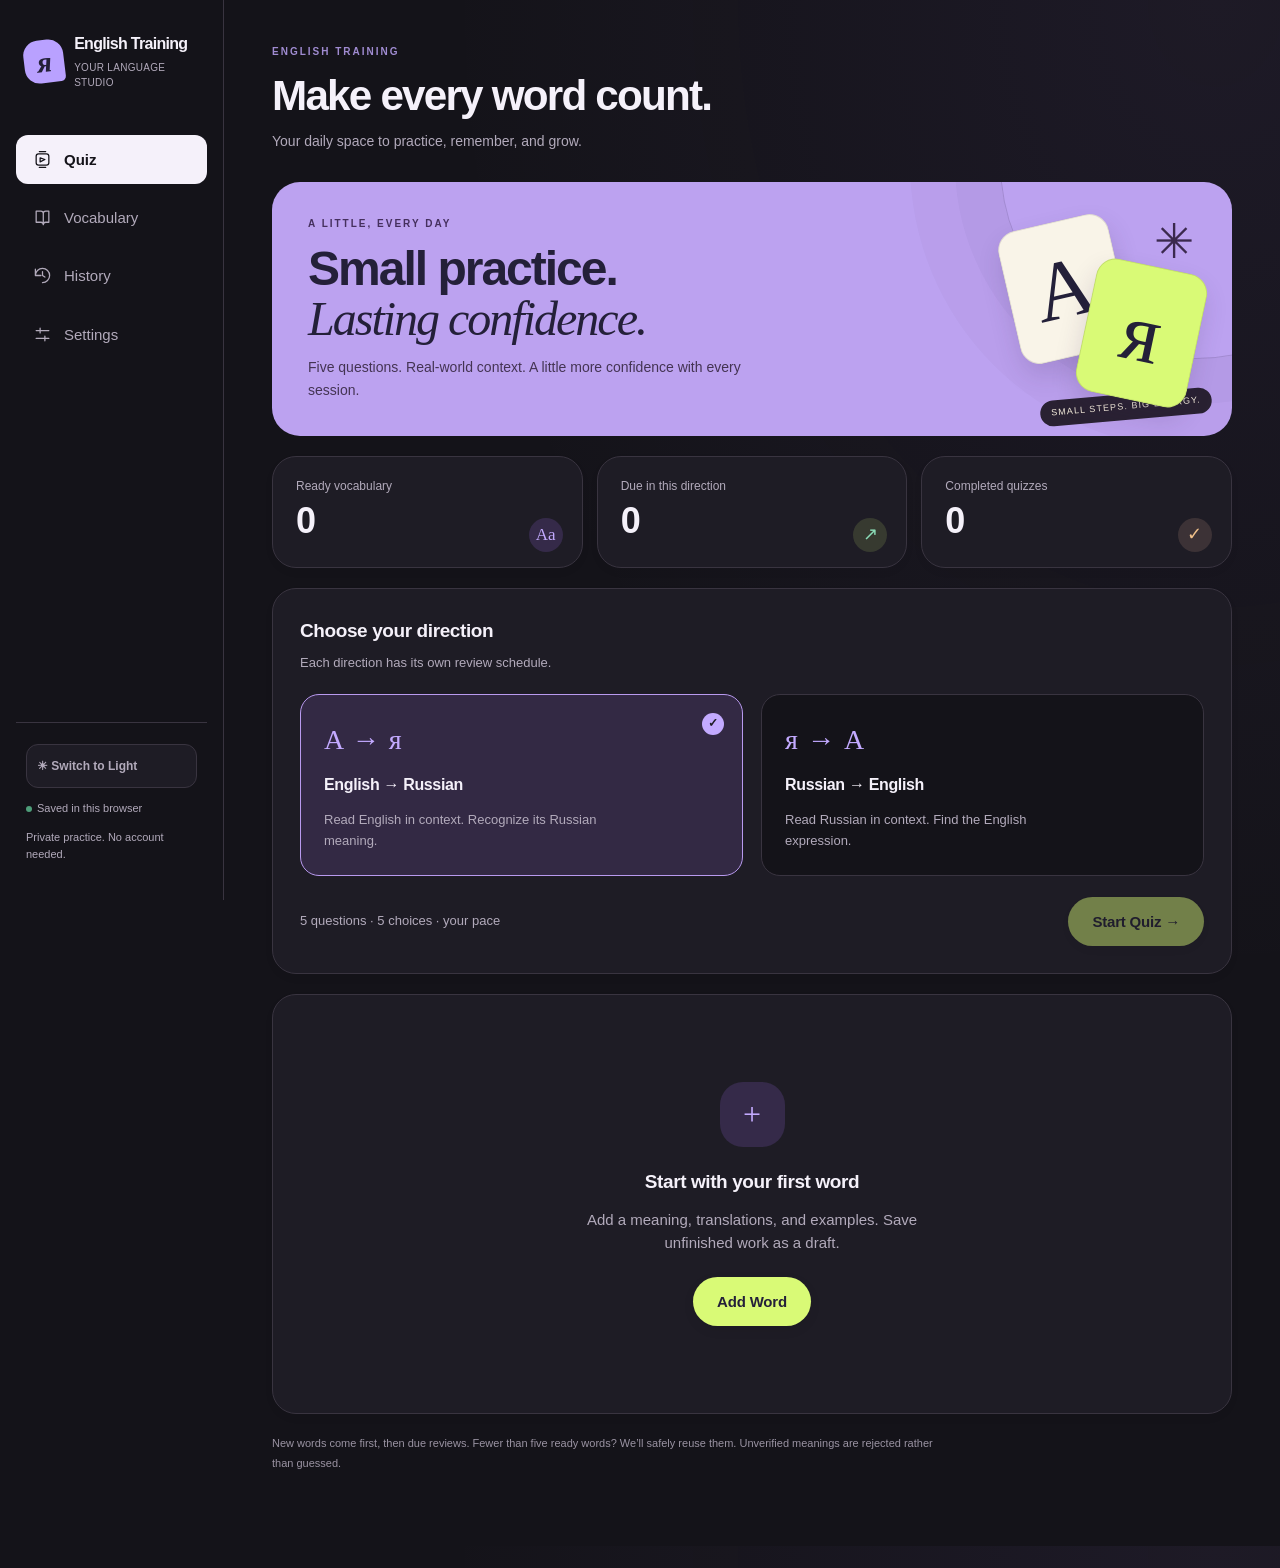
==== index.html @ c555d063 "Publish existing English Training app with supplied vocabulary pack" ====
<!doctype html>
<html lang="en" data-theme="dark"><head><meta charset="utf-8"><meta name="viewport" content="width=device-width,initial-scale=1">
<meta http-equiv="Content-Security-Policy" content="default-src 'none'; script-src 'unsafe-inline'; style-src 'unsafe-inline'; img-src data:; connect-src 'self'; base-uri 'none'; form-action 'none'">
<meta name="description" content="Private, offline English vocabulary practice with Russian translations, contextual quizzes, and spaced repetition.">
<title>English Training — Your daily vocabulary practice</title><style>:root{--blue:#4264dd;--blue-soft:#edf1ff;--ink:#1d293d;--muted:#6e7889;--line:#e6e9f0;--paper:#fff;--bg:#f6f7fb;--green:#267e5b;--orange:#a86321;--radius:18px;font:15px/1.55 -apple-system,BlinkMacSystemFont,"Segoe UI",sans-serif;color:var(--ink);color-scheme:light;--primary-bg:#4264dd;--primary-hover:#3454c9;--hover:#f0f2f9;--subtle:#f7f8fc;--selected:#f4f7ff;--word-selected:#f0f3ff;--direction-selected:#f7f9ff;--hero-start:#edf2ff;--hero-end:#f8f9ff;--hero-border:#dfe6fe;--field-border:#dce1ea;--focus:#7d98f0;--focus-ring:#91a6ff;--selection-border:#9caff6;--choice-border:#8ca3f5;--placeholder:#9ba2ae;--context:#566079;--info-bg:#f7f9ff;--info-text:#53617c;--info-border:#e4e9fa;--warn-bg:#fff8ee;--warn-text:#896638;--warn-border:#f5e6cd;--error-bg:#fff1ef;--error-text:#a64039;--error-border:#f3d4cf;--green-bg:#ebf6f0;--orange-bg:#fff3e6;--gray-bg:#f0f2f5;--correct-bg:#f1faf5;--correct-border:#9ccdb7;--progress-bg:#e7ebf6;--dialog-footer:#fcfcfe;--code-bg:#edf0f6;--danger:#b64b47;--toast-bg:#253552;--toast-text:#fff;--decorative:#4264dd0b;--feedback-green:#60a282;--feedback-orange:#dba264}*{box-sizing:border-box}body{margin:0;background:var(--bg)}button,input,textarea,select{font:inherit}button{cursor:pointer;border:1px solid var(--line);background:var(--paper);color:var(--ink);padding:9px 15px;border-radius:9px;font-weight:600;transition:background .15s,transform .15s}button:hover:not(:disabled){background:var(--hover)}button:active:not(:disabled){transform:translateY(1px)}button:disabled{opacity:.45;cursor:not-allowed}button:focus-visible,a:focus-visible{outline:3px solid var(--focus-ring);outline-offset:3px}.primary{background:var(--primary-bg);color:white;border-color:var(--primary-bg)}.primary:hover:not(:disabled){background:var(--primary-hover)}.quiet{border:0;background:transparent;color:var(--blue)}.danger{color:var(--danger)}.small{font-size:12px;padding:6px 10px}.app{display:grid;grid-template-columns:238px minmax(0,1fr);min-height:100vh}.sidebar{background:var(--paper);border-right:1px solid var(--line);padding:30px 18px 20px;display:flex;flex-direction:column;position:sticky;top:0;height:100vh}.brand{display:flex;gap:12px;align-items:center;margin:0 7px 38px}.logo{display:grid;place-items:center;color:white;background:linear-gradient(140deg,#6b8af3,#4264dd);width:43px;height:43px;border-radius:13px;font-size:23px;font-weight:700;box-shadow:0 5px 12px #4264dd22}.brand strong{font-size:15px;letter-spacing:-.3px}.brand small{display:block;color:var(--muted);font-size:11px;margin-top:3px}.nav{display:flex;flex-direction:column;gap:7px}.nav button{display:flex;gap:12px;align-items:center;border:0;text-align:left;background:transparent;font-weight:500;padding:12px 16px;color:var(--muted)}.nav button.active{background:var(--blue-soft);color:var(--blue);font-weight:650}.nav svg{width:19px;height:19px}.sidebar-foot{margin-top:auto;font-size:11px;color:var(--muted);padding:15px 10px;display:grid;gap:12px}.sidebar-foot .dot{display:inline-block;width:6px;height:6px;background:#4e9d79;border-radius:50%;margin-right:5px}main{padding:44px 48px 65px;max-width:1400px;width:100%;margin:auto}h1,h2,h3,p{margin:0}h1{font-size:32px;line-height:1.25;letter-spacing:-1.1px;font-weight:700}h2{font-size:19px;letter-spacing:-.4px}h3{font-size:15px}.eyebrow{color:var(--blue);font-size:10px;font-weight:750;letter-spacing:1.7px;text-transform:uppercase;margin-bottom:12px}.sub{color:var(--muted);margin-top:11px;max-width:690px;line-height:1.6}.heading{display:flex;justify-content:space-between;align-items:flex-start;gap:20px;margin-bottom:30px}.heading .primary{white-space:nowrap}.stack{display:grid;gap:23px}.card{background:var(--paper);border:1px solid var(--line);border-radius:var(--radius);padding:26px;box-shadow:0 2px 4px #17294d02}.hero{background:linear-gradient(120deg,var(--hero-start),var(--hero-end));border:1px solid var(--hero-border);padding:34px;border-radius:20px;position:relative;overflow:hidden}.hero .hero-text{max-width:590px}.hero .primary{margin-top:24px}.hero .decoration{position:absolute;right:30px;top:25px;font-size:110px;line-height:1;color:var(--decorative);font-weight:800;pointer-events:none}.stats{display:grid;grid-template-columns:repeat(3,1fr);gap:18px}.stat{padding:20px 24px}.stat .value{font-size:29px;font-weight:700;letter-spacing:-1px;margin-top:9px}.caption,.muted{color:var(--muted)}.caption{font-size:12px}.row{display:flex;align-items:center;gap:12px}.between{justify-content:space-between}.wrap{flex-wrap:wrap}.badge{font-size:10px;font-weight:700;letter-spacing:.25px;color:var(--blue);background:var(--blue-soft);padding:4px 9px;border-radius:20px;white-space:nowrap;display:inline-block}.badge.green{background:var(--green-bg);color:var(--green)}.badge.orange{background:var(--orange-bg);color:var(--orange)}.badge.gray{background:var(--gray-bg);color:var(--muted)}.directions{display:grid;grid-template-columns:1fr 1fr;gap:15px;margin:21px 0}.direction{padding:21px;text-align:left;border:1px solid var(--line);border-radius:12px;display:grid;gap:10px;font-weight:400}.direction.selected{border-color:var(--selection-border);background:var(--info-bg);box-shadow:0 0 0 1px #9caff633}.direction .glyph{font-size:24px;color:var(--blue)}.direction strong{font-size:15px}.direction .caption{line-height:1.6}.section-title{margin-bottom:17px}.footer-note{font-size:12px;color:var(--muted);line-height:1.8}.empty{padding:60px 25px;text-align:center;color:var(--muted)}.empty .glyph{display:grid;place-items:center;font-size:29px;background:var(--blue-soft);width:65px;height:65px;border-radius:20px;margin:0 auto 20px;color:var(--blue)}.empty h2{color:var(--ink);margin-bottom:12px}.empty p{max-width:380px;margin:auto}.empty button{margin-top:22px}.toolbar{display:flex;gap:12px;margin-bottom:20px}.toolbar input{flex:1;min-width:140px}input,textarea,select{color:var(--ink);border:1px solid var(--field-border);border-radius:8px;background:var(--paper);padding:10px 12px;outline:none}input:focus,textarea:focus,select:focus{border-color:var(--focus);box-shadow:0 0 0 3px #4264dd10}textarea{resize:vertical;min-height:80px;line-height:1.6;width:100%}input{min-width:0}input::placeholder,textarea::placeholder{color:var(--placeholder)}.library-layout{display:grid;grid-template-columns:minmax(230px,.85fr) minmax(0,1.2fr);gap:21px;align-items:start}.word-list{padding:7px;max-height:75vh;overflow-y:auto}.word-item{border:0;border-radius:10px;display:block;width:100%;padding:17px;text-align:left;font-weight:400;background:var(--paper);margin:3px 0}.word-item.selected{background:var(--word-selected)}.word-item:hover{background:var(--subtle)}.word-item strong{font-size:15px}.word-item .translation{font-size:13px;color:var(--muted);margin:6px 0}.word-item .caption{font-size:10px}.word-detail{display:grid;gap:21px}.detail-title{font-size:30px;letter-spacing:-.8px;line-height:1.3;margin:12px 0}.block{margin-top:17px}.label{font-size:10px;font-weight:750;letter-spacing:1.1px;color:var(--muted);text-transform:uppercase;margin-bottom:7px}.bilingual{display:grid;gap:7px}.bilingual+.bilingual{margin-top:18px;padding-top:18px;border-top:1px solid var(--line)}.learning{background:var(--bg);padding:17px;border-radius:10px;display:grid;gap:8px;margin-top:12px}.notice{padding:15px 18px;background:var(--info-bg);color:var(--info-text);border:1px solid var(--info-border);border-radius:10px;font-size:12px;line-height:1.7}.notice.warn{background:var(--warn-bg);border-color:var(--warn-border);color:var(--warn-text)}.notice.error{background:var(--error-bg);border-color:var(--error-border);color:var(--error-text)}#alert-region{margin-bottom:20px}#alert-region:empty{display:none}.error-actions{display:flex;gap:12px;margin-top:10px}.quiz-progress{height:5px;border-radius:10px;background:var(--progress-bg);overflow:hidden;margin:16px 0 24px}.quiz-progress span{display:block;height:100%;background:var(--blue)}.question .prompt{font-size:31px;line-height:1.35;font-weight:700;letter-spacing:-.5px;margin:15px 0}.question .context{font-size:18px;color:var(--context);line-height:1.7}.choices{display:grid;gap:11px}.choice{display:flex;gap:15px;align-items:center;padding:16px 18px;width:100%;text-align:left;font-weight:400;border-radius:12px}.choice .num{display:grid;place-items:center;width:28px;height:28px;border-radius:7px;background:var(--bg);color:var(--muted);font-size:11px;flex-shrink:0}.choice .check{margin-left:auto;color:var(--blue);font-weight:750}.choice.selected{border-color:var(--choice-border);background:var(--selected)}.choice.correct{border-color:var(--correct-border);background:var(--correct-bg)}.choice:disabled{opacity:1;cursor:default}.feedback{border-left:3px solid var(--feedback-green)}.feedback h2{color:var(--green)}.feedback.incorrect,.feedback.unknown{border-left-color:var(--feedback-orange)}.feedback.incorrect h2,.feedback.unknown h2{color:var(--orange)}.feedback-section{margin-top:19px}.feedback-section+.feedback-section{padding-top:17px;border-top:1px solid var(--line)}.feedback-label{font-size:19px;font-weight:650;margin-bottom:9px}.feedback-example{font-style:italic;color:var(--muted);margin-top:9px}.score{font-size:55px;color:var(--blue);font-weight:750;letter-spacing:-2px}.counts{display:grid;gap:8px;text-align:right}.history-list{display:grid;gap:13px}.history-item{text-align:left;padding:22px;background:var(--paper);border-radius:14px;font-weight:400}.history-item:hover{border-color:#bac9f7}.history-item .score-mini{font-size:24px;font-weight:700;color:var(--blue)}.review-choice{font-size:13px;padding:5px 0;color:var(--muted)}.review-choice.correct{color:var(--green);font-weight:600}.import-record{padding:17px 0;border-top:1px solid var(--line);display:grid;gap:7px}.import-record:first-of-type{margin-top:17px}.file-name{font-weight:600;font-size:13px;overflow-wrap:anywhere}.settings-grid{display:grid;gap:23px}details>summary{cursor:pointer;font-weight:600;list-style-position:outside;margin:5px 0}.meanings{display:grid;grid-template-columns:1fr 1fr;gap:12px;margin-top:16px;max-height:350px;overflow:auto}.meaning{padding:13px;background:var(--bg);border-radius:9px;font-size:12px}.meaning span{display:block;color:var(--muted);margin-top:5px}.guide{font-size:13px;color:var(--muted);line-height:1.85}.guide li+li{margin-top:9px}dialog{border:1px solid var(--line);border-radius:20px;padding:0;color:var(--ink);box-shadow:0 30px 100px #0f234e30;max-height:91vh;width:660px;max-width:94vw}dialog::backdrop{background:#1b294d55;backdrop-filter:blur(3px)}.dialog-head{padding:25px 28px 21px;border-bottom:1px solid var(--line)}.dialog-content{padding:24px 28px;max-height:62vh;overflow-y:auto;display:grid;gap:23px}.dialog-foot{padding:18px 28px;display:flex;gap:10px;justify-content:flex-end;border-top:1px solid var(--line);background:var(--dialog-footer)}.dialog-foot .cancel{margin-right:auto}label.field{display:grid;gap:9px;font-weight:600;font-size:13px}.fields{display:grid;gap:10px}.translation-field{display:flex;gap:10px}.translation-field input{flex:1}.example-fields{padding:17px;border:1px solid var(--line);border-radius:12px;display:grid;gap:12px}.example-fields textarea{min-height:62px}.file-input{position:absolute;width:1px;height:1px;overflow:hidden;opacity:0}.spinner{display:inline-block;width:13px;height:13px;border:2px solid #ccd5f5;border-top-color:var(--blue);border-radius:50%;animation:spin 1s linear infinite}@keyframes spin{to{transform:rotate(360deg)}}.toast{position:fixed;bottom:24px;right:24px;padding:14px 22px;color:var(--toast-text);background:var(--toast-bg);border-radius:12px;box-shadow:0 5px 30px #1d293d22;z-index:10;max-width:90vw}.hidden{display:none!important}.divider{height:1px;background:var(--line);margin:19px 0}code{background:var(--code-bg);padding:2px 5px;border-radius:4px;font-size:12px}.network-note{font-size:11px;opacity:.8}a{color:var(--blue)}.two-columns{display:grid;grid-template-columns:1fr 1fr;gap:13px}@media(min-width:1350px){main{padding:48px 65px}}@media(max-width:1000px){main{padding:30px 26px}.app{grid-template-columns:204px 1fr}.sidebar{padding:25px 12px}.brand{gap:8px;margin-left:0}.brand strong{font-size:13px}.library-layout{grid-template-columns:1fr}.word-list{max-height:330px}.stats{gap:10px}.stat{padding:17px}.directions{grid-template-columns:1fr}.hero .decoration{display:none}}@media(max-width:650px){.app{display:block}.sidebar{position:sticky;top:0;height:auto;border-right:0;border-bottom:1px solid var(--line);z-index:4;padding:12px 15px}.brand{margin:0 0 10px}.brand small,.sidebar-foot{display:none}.logo{width:31px;height:31px;font-size:19px;border-radius:9px}.brand strong{font-size:14px}.nav{flex-direction:row;justify-content:space-between;gap:4px}.nav button{padding:8px 10px;font-size:11px;gap:6px}.nav svg{width:15px;height:15px}main{padding:26px 18px 45px}h1{font-size:27px}.heading{flex-wrap:wrap;gap:15px}.card{padding:20px}.hero{padding:24px}.stats{grid-template-columns:1fr 1fr}.stats .stat:last-child{grid-column:1/-1}.toolbar{flex-wrap:wrap}.toolbar input{flex-basis:100%}.toolbar select{flex:1}.meanings,.two-columns{grid-template-columns:1fr}.question .prompt{font-size:27px}.row.wrap-mobile{flex-wrap:wrap}.dialog-foot{padding:15px}.dialog-head,.dialog-content{padding:20px}.direction{padding:17px}.score{font-size:46px}}@media(prefers-reduced-motion:reduce){*{transition:none!important;animation:none!important}}

/* Appearance settings: native controls and all semantic surfaces follow the same palette. */
:root[data-theme="dark"]{--blue:#a4baff;--blue-soft:#253552;--ink:#e6ecf6;--muted:#a7b4c9;--line:#334158;--paper:#1a2434;--bg:#111824;--green:#8bdbb6;--orange:#f0c18b;--primary-bg:#4963cf;--primary-hover:#3e55bc;--hover:#27364c;--subtle:#202e43;--selected:#26395e;--word-selected:#26395e;--direction-selected:#22334e;--hero-start:#1c2d49;--hero-end:#192438;--hero-border:#384d6c;--field-border:#41516b;--focus:#a4baff;--focus-ring:#b4c7ff;--selection-border:#8ba5e9;--choice-border:#8ba5e9;--placeholder:#9daac0;--context:#bdc9dd;--info-bg:#1e2e47;--info-text:#c4d1e8;--info-border:#3c5070;--warn-bg:#372d20;--warn-text:#f0cd98;--warn-border:#6b573a;--error-bg:#3b252a;--error-text:#ffbbb3;--error-border:#77505a;--green-bg:#193a31;--orange-bg:#3c2d1d;--gray-bg:#2b3546;--correct-bg:#1b392f;--correct-border:#5da585;--progress-bg:#2b3850;--dialog-footer:#172131;--code-bg:#2b3850;--danger:#ffb1ab;--toast-bg:#dce7ff;--toast-text:#18223b;--decorative:#a4baff16;--feedback-green:#8bdbb6;--feedback-orange:#f0c18b;color-scheme:dark}
@media(prefers-color-scheme:dark){:root[data-theme="system"]{--blue:#a4baff;--blue-soft:#253552;--ink:#e6ecf6;--muted:#a7b4c9;--line:#334158;--paper:#1a2434;--bg:#111824;--green:#8bdbb6;--orange:#f0c18b;--primary-bg:#4963cf;--primary-hover:#3e55bc;--hover:#27364c;--subtle:#202e43;--selected:#26395e;--word-selected:#26395e;--direction-selected:#22334e;--hero-start:#1c2d49;--hero-end:#192438;--hero-border:#384d6c;--field-border:#41516b;--focus:#a4baff;--focus-ring:#b4c7ff;--selection-border:#8ba5e9;--choice-border:#8ba5e9;--placeholder:#9daac0;--context:#bdc9dd;--info-bg:#1e2e47;--info-text:#c4d1e8;--info-border:#3c5070;--warn-bg:#372d20;--warn-text:#f0cd98;--warn-border:#6b573a;--error-bg:#3b252a;--error-text:#ffbbb3;--error-border:#77505a;--green-bg:#193a31;--orange-bg:#3c2d1d;--gray-bg:#2b3546;--correct-bg:#1b392f;--correct-border:#5da585;--progress-bg:#2b3850;--dialog-footer:#172131;--code-bg:#2b3850;--danger:#ffb1ab;--toast-bg:#dce7ff;--toast-text:#18223b;--decorative:#a4baff16;--feedback-green:#8bdbb6;--feedback-orange:#f0c18b;color-scheme:dark}}
.theme-controls{display:flex;gap:7px;align-items:center;flex-wrap:wrap}.theme-controls button{font-size:12px;padding:8px 13px}.theme-controls button[aria-pressed="true"]{background:var(--blue-soft);color:var(--blue);border-color:var(--selection-border)}#theme-toggle{display:flex;align-items:center;gap:8px;text-align:left;padding:9px 10px;color:var(--muted);font-size:12px}@media(max-width:650px){.sidebar-foot{display:flex;padding:8px 0 0;align-items:center;justify-content:space-between;gap:8px}.sidebar-foot>span{display:none}.sidebar-foot #resume-side{font-size:11px;padding:5px}.sidebar-foot #theme-toggle{font-size:11px;padding:5px 9px}}
dialog{background:var(--paper)}

/* Focused practice layout and accessible interaction refinements. */
main{max-width:1240px}button{min-height:44px}.small{min-height:36px}.caption{font-size:13px}.eyebrow,.label{font-size:11px}.heading{margin-bottom:28px}.card{box-shadow:0 6px 24px #00000008}.nav button{border-radius:12px}.nav button.active{box-shadow:inset 3px 0 var(--blue)}.hero{padding:28px 32px}.direction{position:relative;min-height:155px}.direction.selected::after{content:'✓';position:absolute;right:18px;top:18px;width:26px;height:26px;border-radius:50%;display:grid;place-items:center;background:var(--blue-soft);color:var(--blue);font-weight:700}.direction:hover:not(:disabled),.choice:hover:not(:disabled){border-color:var(--selection-border)}.question{padding:30px}.question .prompt{font-size:clamp(28px,3.2vw,40px);overflow-wrap:anywhere}.question .context{border-left:3px solid var(--line);padding-left:18px;margin-top:18px}.quiz-progress{height:8px}.quiz-progress span{transition:width .2s ease}.choice{min-height:62px}.choice.selected{box-shadow:inset 3px 0 var(--blue)}.choice.correct{box-shadow:inset 3px 0 var(--green)}.choice.wrong{border-color:var(--error-border);background:var(--error-bg);box-shadow:inset 3px 0 var(--danger)}.choice.wrong .check{color:var(--danger)}.choice[data-id="unknown"]{border-style:dashed;color:var(--muted);min-height:48px}.quiz-actions{position:sticky;bottom:16px;z-index:3;background:var(--paper);border:1px solid var(--line);border-radius:14px;padding:16px 20px;box-shadow:0 8px 28px #00000018;gap:16px}.quiz-actions .primary{min-width:155px}.keyboard-hint{font-size:12px;color:var(--muted);margin-top:5px}kbd{font:inherit;font-size:11px;border:1px solid var(--line);border-bottom-width:2px;border-radius:4px;padding:1px 5px;background:var(--bg)}.word-list{scrollbar-gutter:stable}.word-item.selected{box-shadow:inset 3px 0 var(--blue)}.word-item strong,.translation,.feedback-label{overflow-wrap:anywhere}.toolbar input{min-height:46px}.feedback{scroll-margin:24px}.feedback h2{font-size:21px}.feedback-example{line-height:1.8}dialog{overscroll-behavior:contain}.dialog-content{scrollbar-gutter:stable}.history-item{min-height:125px}
@media(min-width:1001px){.library-layout>div:last-child{position:sticky;top:24px}.directions{gap:18px}}
@media(max-width:650px){main{padding:24px 16px 36px}.sidebar{background:var(--paper)}.nav button{min-height:44px;flex:1;justify-content:center}.nav button.active{box-shadow:inset 0 -3px var(--blue)}.hero{padding:24px}.question{padding:23px}.question .context{font-size:16px}.quiz-actions{bottom:8px;padding:13px;flex-wrap:wrap}.quiz-actions>span{flex:1;min-width:130px}.quiz-actions .primary{min-width:130px;flex:1}.keyboard-hint{display:none}.choice{padding:15px 13px;gap:11px}.stats{grid-template-columns:repeat(3,minmax(0,1fr));gap:8px}.stats .stat:last-child{grid-column:auto}.stat{padding:14px 10px}.stat .caption{font-size:11px}.stat .value{font-size:25px}.dialog-foot{flex-wrap:wrap}.dialog-foot button{flex:1;white-space:nowrap}.heading .primary{width:100%}}
@media(prefers-reduced-motion:reduce){.quiz-progress span{transition:none}}

/* Language studio — expressive typography, tactile cards, restrained motion. */
:root{--studio-accent:#d9fa76;--studio-violet:#b9a1ff;--studio-peach:#ffc4a3;--studio-ink:#242039;--radius:24px;--blue:#6741c4;--blue-soft:#eee8ff;--bg:#f4f1eb;--paper:#fffcf7;--line:#e0dbd2;--primary-bg:#6842c7;--primary-hover:#5633ad;--focus-ring:#8661d6;--hover:#eee9f4;--selected:#eee6ff;--word-selected:#eee6ff;--choice-border:#8862db;--selection-border:#8862db;--hero-border:#c6b1fb;--hero-start:#cdb7ff;--hero-end:#bea1f3;--ink:#272334;--muted:#716c7c}
:root[data-theme="dark"]{--bg:#141319;--paper:#1e1c25;--ink:#f5f1fa;--muted:#b2aabb;--line:#393440;--blue:#c3aaff;--blue-soft:#352a49;--primary-bg:#d9fa76;--primary-hover:#e4ff99;--hover:#2b2635;--selected:#332944;--word-selected:#332944;--choice-border:#c3aaff;--selection-border:#b99aef;--hero-border:#bd9df5;--field-border:#4a4256;--focus:#cfb8ff;--focus-ring:#c3aaff;--info-bg:#2a2535;--info-text:#d4c9e7;--info-border:#483b60;--subtle:#29242f;--progress-bg:#37303f;--dialog-footer:#19161f;--gray-bg:#302a38;--context:#d0c6da;--code-bg:#332c3e}
@media(prefers-color-scheme:dark){:root[data-theme="system"]{--bg:#141319;--paper:#1e1c25;--ink:#f5f1fa;--muted:#b2aabb;--line:#393440;--blue:#c3aaff;--blue-soft:#352a49;--primary-bg:#d9fa76;--primary-hover:#e4ff99;--hover:#2b2635;--selected:#332944;--word-selected:#332944;--choice-border:#c3aaff;--selection-border:#b99aef;--field-border:#4a4256;--focus:#cfb8ff;--focus-ring:#c3aaff;--info-bg:#2a2535;--info-text:#d4c9e7;--info-border:#483b60;--subtle:#29242f;--progress-bg:#37303f;--dialog-footer:#19161f;--gray-bg:#302a38;--context:#d0c6da;--code-bg:#332c3e}}
body{background:radial-gradient(ellipse at 95% 0%,#a078e211,transparent 45%),var(--bg);-webkit-font-smoothing:antialiased}::selection{background:#bba0ff;color:#21172f}.app{grid-template-columns:224px minmax(0,1fr)}main{max-width:1260px;padding:44px 48px 72px}.sidebar{background:var(--bg);padding:32px 16px 22px;border-color:var(--line)}.brand{margin:0 8px 44px;gap:10px}.brand strong{font-size:16px;letter-spacing:-.7px}.brand small{font-size:10px;letter-spacing:.3px}.logo{background:var(--studio-violet);color:var(--studio-ink);border-radius:15px 15px 5px 15px;box-shadow:none;font-family:Georgia,serif;font-style:italic;font-size:29px;transform:rotate(-7deg)}.nav{gap:9px}.nav button{border-radius:14px;padding:13px 17px;transition:background .18s,color .18s}.nav button.active{background:var(--ink);color:var(--bg);box-shadow:none}.nav button svg{stroke-width:1.6}.sidebar-foot{border-top:1px solid var(--line);padding-top:21px}.heading{align-items:center;margin-bottom:30px}.heading .eyebrow{letter-spacing:2px;font-size:10px;opacity:.8}.heading h1{font-size:clamp(30px,3.3vw,44px);font-weight:680;letter-spacing:-1.8px;line-height:1.12}.heading .sub{font-size:14px;max-width:580px}.stack{gap:20px}.card{border-radius:24px;padding:27px;box-shadow:0 4px 15px #00000005}.primary{border:0;border-radius:100px;padding:13px 24px;box-shadow:0 4px 12px #00000012;font-weight:750;letter-spacing:-.2px;transition:transform .18s,background .18s,box-shadow .18s}.primary:hover:not(:disabled){transform:translateY(-2px);box-shadow:0 8px 20px #00000020}.primary:active:not(:disabled){transform:translateY(0)}:root[data-theme="dark"] .primary{color:var(--studio-ink)}@media(prefers-color-scheme:dark){:root[data-theme="system"] .primary{color:var(--studio-ink)}}button:not(.primary){border-radius:12px}.hero{isolation:isolate;background:#bca2f0;color:var(--studio-ink);border:0;border-radius:28px;padding:34px 36px;min-height:254px;display:flex;align-items:center;overflow:hidden}.hero::before{content:'';position:absolute;width:390px;height:390px;right:-160px;top:-215px;border:1px solid #32224430;border-radius:50%;box-shadow:0 0 0 45px #32224408,0 0 0 90px #32224406;z-index:-1}.hero .hero-text{max-width:66%;position:relative;z-index:2}.hero .eyebrow{color:#45305e;font-size:10px;letter-spacing:2px}.hero h2{font-size:clamp(30px,3.8vw,48px)!important;line-height:1.05!important;letter-spacing:-2px;font-weight:650}.hero h2 em{font-family:Georgia,'Times New Roman',serif;font-weight:400}.hero .sub{color:#443453;font-size:14px;line-height:1.65;max-width:440px}.hero-art{position:absolute;right:34px;top:50%;width:190px;height:190px;transform:translateY(-50%);pointer-events:none;z-index:1}.letter-tile{display:grid;place-items:center;position:absolute;width:113px;height:136px;border-radius:20px;border:1px solid #29233220;box-shadow:0 12px 24px #39204b25;font-size:84px;line-height:1;font-family:Georgia,serif}.letter-tile.first{background:#f9f4e8;left:0;top:7px;transform:rotate(-13deg)}.letter-tile.second{background:var(--studio-accent);right:0;bottom:3px;transform:rotate(12deg)}.studio-spark{position:absolute;right:4px;top:-9px;font-size:48px;color:#3b294e}.hero-stamp{position:absolute;bottom:16px;right:20px;background:#292132;color:#f5eddc;border-radius:30px;padding:6px 11px;font-size:9px;letter-spacing:1.1px;transform:rotate(-5deg)}.stats{gap:14px}.stat{position:relative;padding:20px 23px;overflow:hidden;min-height:112px}.stat::after{position:absolute;right:19px;bottom:15px;width:34px;height:34px;border-radius:50%;display:grid;place-items:center;font-size:18px;background:var(--blue-soft);color:var(--blue)}.stat:nth-child(1)::after{content:'Aa';font-family:Georgia,serif;font-size:17px}.stat:nth-child(2)::after{content:'↗';background:#d9fa7622;color:var(--green)}.stat:nth-child(3)::after{content:'✓';background:#ffc4a322;color:var(--orange)}.stat .caption{font-size:12px}.stat .value{font-size:36px;letter-spacing:-1.7px;margin-top:7px;line-height:1}.direction{border-radius:19px!important;background:var(--bg);padding:23px;gap:12px;transition:border-color .18s,background .18s,transform .18s}.direction:hover:not(:disabled){transform:translateY(-2px)}.direction.selected{background:var(--selected);border-color:var(--selection-border);box-shadow:none}.direction .glyph{font-size:28px;letter-spacing:1px;font-family:Georgia,serif}.direction strong{font-size:16px;letter-spacing:-.35px}.direction .caption{font-size:13px;max-width:300px}.direction.selected::after{border-radius:50%;background:var(--blue);color:var(--paper);width:22px;height:22px;font-size:12px}.badge{padding:5px 10px;font-size:10px;letter-spacing:.3px}.question{background:radial-gradient(ellipse at top right,#a478e514,transparent 60%),var(--paper);padding:34px}.question .prompt{font-size:clamp(32px,4vw,48px);letter-spacing:-1.4px}.question .context{font-family:Georgia,'Times New Roman',serif;font-style:italic;font-size:21px;font-weight:400;line-height:1.65;border-left:2px solid var(--blue);padding-left:20px}.choices{gap:10px}.choice{border-radius:17px!important;min-height:65px;padding:15px 19px;font-size:16px}.choice .num{background:var(--bg);border:1px solid var(--line);width:30px;height:30px;border-radius:9px;font-size:12px}.choice.selected .num{background:var(--blue);border-color:transparent;color:var(--paper)}.quiz-progress{height:6px;background:var(--line)}.quiz-progress span{background:var(--studio-violet);border-radius:10px}.quiz-actions{border-radius:20px;background:var(--paper);box-shadow:0 10px 40px #00000026;padding:17px 22px}.feedback{border-radius:20px}.feedback-label{font-size:23px;letter-spacing:-.5px}.feedback-example{font-family:Georgia,serif;font-size:17px}.score{font-size:70px;color:var(--blue);font-weight:650}.toolbar{background:var(--paper);border:1px solid var(--line);border-radius:18px;padding:8px;gap:8px}.toolbar input{border:0;background:transparent;padding-left:15px}.toolbar select{border:0;background:var(--bg);border-radius:11px}.toolbar button{background:var(--bg)}input,textarea,select{border-radius:11px}.word-list{padding:8px}.word-item{border-radius:15px!important;padding:17px 18px;margin:4px 0}.detail-title{font-size:38px;font-weight:650;letter-spacing:-1.3px}.bilingual .muted{font-family:Georgia,serif;font-style:italic}.learning{border-radius:15px}.history-item{border-radius:21px!important;padding:25px}.history-item .score-mini{font-size:33px;letter-spacing:-1px}.settings-grid{gap:18px}.notice{border-radius:14px}.meaning{border-radius:13px}dialog{border-radius:26px;box-shadow:0 30px 100px #00000055}.dialog-head{padding:27px 29px}.dialog-head h2{font-size:25px;letter-spacing:-.8px}.dialog-foot{border-radius:0 0 26px 26px}.empty .glyph{border-radius:23px;font-family:Georgia,serif;font-size:32px}.toast{border-radius:18px}.footer-note{font-size:11px;opacity:.85;max-width:680px}
@media(min-width:1350px){main{padding:48px 60px 80px}}
@media(max-width:1000px){.app{grid-template-columns:190px minmax(0,1fr)}main{padding:30px 25px 60px}.brand strong{font-size:13px}.sidebar{padding:28px 12px}.hero-art{right:20px;transform:translateY(-50%) scale(.8);transform-origin:right center}.hero{padding:30px;min-height:240px}.hero .hero-text{max-width:68%}.directions{grid-template-columns:1fr 1fr}.direction{padding:18px}.direction strong{font-size:14px}}
@media(max-width:650px){.app{display:block}.sidebar{padding:12px 16px 9px;background:var(--bg);border-bottom:1px solid var(--line)}.brand{margin:0 0 9px}.brand strong{font-size:15px}.logo{font-size:23px}.nav{gap:5px}.nav button{padding:10px 6px;border-radius:11px;gap:6px;font-size:11px}.nav button.active{box-shadow:none}.sidebar-foot{border:0;padding:6px 0 0}main{padding:26px 16px 40px}.heading h1{font-size:32px;letter-spacing:-1.1px}.heading .sub{font-size:13px}.hero{border-radius:23px;padding:27px 24px;min-height:260px;align-items:flex-start}.hero .hero-text{max-width:100%;padding-right:0}.hero h2{font-size:36px!important;letter-spacing:-1.4px}.hero .sub{font-size:12px;max-width:70%;margin-top:16px}.hero-art{display:block;right:9px;top:auto;bottom:4px;transform:scale(.48);transform-origin:right bottom}.hero-stamp{display:none}.hero .eyebrow{font-size:9px}.stat{padding:17px 11px;min-height:116px;border-radius:19px}.stat .caption{font-size:10px;max-width:75px;min-height:30px;line-height:1.4}.stat .value{font-size:30px}.stat::after{width:23px;height:23px;right:9px;bottom:12px;font-size:13px}.stat:nth-child(1)::after{font-size:11px}.card{padding:22px;border-radius:22px}.directions{grid-template-columns:1fr;gap:10px}.direction{min-height:120px;padding:19px;gap:7px}.direction .glyph{font-size:24px}.direction strong{font-size:16px}.direction .caption{max-width:none}.question .context{font-size:18px}.choice{font-size:15px;min-height:62px;padding:14px}.quiz-actions{padding:14px;border-radius:18px}.quiz-actions .primary{font-size:14px}.word-list{padding:7px}.toolbar{padding:7px;border-radius:16px}.detail-title{font-size:33px}.question .prompt{font-size:34px}.history-item{padding:20px}.card.stat{padding:17px 11px}.footer-note{font-size:11px}}
@media(prefers-reduced-motion:reduce){.primary:hover:not(:disabled),.direction:hover:not(:disabled){transform:none}}
</style></head>
<body><div class="app"><aside class="sidebar" aria-label="Main navigation"><div class="brand"><div class="logo" aria-hidden="true">я</div><div><strong>English Training</strong><small>YOUR LANGUAGE STUDIO</small></div></div><nav class="nav" aria-label="Learning pages"><button type="button" data-route="quiz"><svg viewBox="0 0 24 24" fill="none" stroke="currentColor" stroke-width="1.7" stroke-linecap="round" stroke-linejoin="round" aria-hidden="true"><rect x="4" y="5" width="16" height="14" rx="3"/><path d="M8 2h8M8 22h8M9 10l6 2-6 3z"/></svg><span>Quiz</span></button><button type="button" data-route="vocabulary"><svg viewBox="0 0 24 24" fill="none" stroke="currentColor" stroke-width="1.7" stroke-linecap="round" stroke-linejoin="round" aria-hidden="true"><path d="M4 4h6a3 3 0 013 3v14a3 3 0 00-3-3H4zm16 0h-4a3 3 0 00-3 3v14a3 3 0 013-3h4z"/></svg><span>Vocabulary</span></button><button type="button" data-route="history"><svg viewBox="0 0 24 24" fill="none" stroke="currentColor" stroke-width="1.7" stroke-linecap="round" stroke-linejoin="round" aria-hidden="true"><path d="M3 12a9 9 0 119 9M3 4v8h7M12 7v5l3 2"/></svg><span>History</span></button><button type="button" data-route="settings"><svg viewBox="0 0 24 24" fill="none" stroke="currentColor" stroke-width="1.7" stroke-linecap="round" stroke-linejoin="round" aria-hidden="true"><path d="M4 7h16M4 17h16M9 4v6M15 14v6"/></svg><span>Settings</span></button></nav><div class="sidebar-foot"><button type="button" id="theme-toggle" data-action="toggle-theme" aria-label="Switch to light mode">☀ Switch to Light</button><button type="button" id="resume-side" class="quiet hidden" data-action="resume">↗ Resume Quiz</button><span><span class="dot"></span><span id="storage-label">Checking storage…</span></span><span>Private practice. No account needed.</span></div></aside><main id="main"><div id="alert-region"></div><div id="page"></div></main></div>
<dialog id="editor-dialog" aria-labelledby="editor-title"></dialog>
<dialog id="discard-dialog" aria-labelledby="discard-title"><div class="dialog-head"><h2 id="discard-title">Discard unsaved changes?</h2><p class="sub">Your changes have not been saved.</p></div><div class="dialog-foot"><button type="button" data-action="discard-cancel">Keep Editing</button><button type="button" class="danger" data-action="discard-confirm">Discard Changes</button></div></dialog>
<dialog id="delete-dialog" aria-labelledby="delete-title"><div class="dialog-head"><h2 id="delete-title">Delete this word?</h2><p id="delete-description" class="sub"></p></div><div class="dialog-foot"><button type="button" data-action="delete-cancel">Cancel</button><button type="button" class="danger" id="delete-confirm" data-action="delete-confirm">Delete Word</button></div></dialog>
<input type="file" id="json-files" class="file-input" accept=".json,application/json" multiple aria-label="Import vocabulary JSON files">
<div id="toast" class="toast hidden" role="status" aria-live="polite"></div><noscript><p style="padding:30px">Enable JavaScript in your browser to use English Training.</p></noscript><script>globalThis.TRAINING_DICTIONARY = [
  {
    "id": "attempt",
    "family": "action",
    "aliases": [
      "attempt",
      "try",
      "make an attempt"
    ],
    "content": {
      "english_term": "attempt",
      "russian_translations": [
        "пытаться",
        "предпринимать попытку",
        "попытка"
      ],
      "explanation_en": "To try to do something, especially something difficult.",
      "explanation_ru": "Пробовать или прилагать усилия для выполнения действия.",
      "examples": [
        {
          "en": "I will attempt to solve the problem.",
          "ru": "Я попытаюсь решить эту проблему."
        }
      ]
    },
    "conflicts": [],
    "partOfSpeech": "verb"
  },
  {
    "id": "achieve",
    "family": "action",
    "aliases": [
      "achieve",
      "accomplish",
      "attain"
    ],
    "content": {
      "english_term": "achieve",
      "russian_translations": [
        "достигать",
        "достичь"
      ],
      "explanation_en": "To successfully reach a goal through effort.",
      "explanation_ru": "Успешно достичь цели благодаря усилиям.",
      "examples": [
        {
          "en": "She worked hard to achieve her goal.",
          "ru": "Она усердно работала, чтобы достичь своей цели."
        }
      ]
    },
    "conflicts": [],
    "partOfSpeech": "verb"
  },
  {
    "id": "avoid",
    "family": "action",
    "aliases": [
      "avoid",
      "shun"
    ],
    "content": {
      "english_term": "avoid",
      "russian_translations": [
        "избегать",
        "избежать"
      ],
      "explanation_en": "To keep away from something or prevent it from happening.",
      "explanation_ru": "Держаться в стороне от чего-либо или предотвращать это.",
      "examples": [
        {
          "en": "We avoid this busy road.",
          "ru": "Мы избегаем этой оживлённой дороги."
        }
      ]
    },
    "conflicts": [],
    "partOfSpeech": "verb"
  },
  {
    "id": "improve",
    "family": "action",
    "aliases": [
      "improve",
      "enhance"
    ],
    "content": {
      "english_term": "improve",
      "russian_translations": [
        "улучшать",
        "улучшаться",
        "улучшить"
      ],
      "explanation_en": "To make something better or become better.",
      "explanation_ru": "Делать что-либо лучше или становиться лучше.",
      "examples": [
        {
          "en": "Practice will improve your skills.",
          "ru": "Практика улучшит ваши навыки."
        }
      ]
    },
    "conflicts": [],
    "partOfSpeech": "verb"
  },
  {
    "id": "remember",
    "family": "memory",
    "aliases": [
      "remember",
      "recall"
    ],
    "content": {
      "english_term": "remember",
      "russian_translations": [
        "помнить",
        "вспоминать"
      ],
      "explanation_en": "To keep or bring information back into your mind.",
      "explanation_ru": "Сохранять сведения в памяти или вспоминать их.",
      "examples": [
        {
          "en": "I remember your name.",
          "ru": "Я помню ваше имя."
        }
      ]
    },
    "conflicts": [],
    "partOfSpeech": "verb"
  },
  {
    "id": "forget",
    "family": "memory",
    "aliases": [
      "forget"
    ],
    "content": {
      "english_term": "forget",
      "russian_translations": [
        "забывать",
        "забыть"
      ],
      "explanation_en": "To fail to remember something.",
      "explanation_ru": "Не суметь вспомнить что-либо.",
      "examples": [
        {
          "en": "Do not forget your keys.",
          "ru": "Не забудьте свои ключи."
        }
      ]
    },
    "conflicts": [],
    "partOfSpeech": "verb"
  },
  {
    "id": "borrow",
    "family": "transfer",
    "aliases": [
      "borrow"
    ],
    "content": {
      "english_term": "borrow",
      "russian_translations": [
        "брать взаймы",
        "одалживать у кого-либо",
        "занимать"
      ],
      "explanation_en": "To receive something temporarily and return it later.",
      "explanation_ru": "Временно брать что-либо с обязательством вернуть.",
      "examples": [
        {
          "en": "May I borrow your pen?",
          "ru": "Можно одолжить у вас ручку?"
        }
      ]
    },
    "conflicts": [],
    "partOfSpeech": "verb"
  },
  {
    "id": "lend",
    "family": "transfer",
    "aliases": [
      "lend"
    ],
    "content": {
      "english_term": "lend",
      "russian_translations": [
        "давать взаймы",
        "одалживать кому-либо"
      ],
      "explanation_en": "To give something temporarily, expecting it back.",
      "explanation_ru": "Временно давать что-либо с ожиданием возврата.",
      "examples": [
        {
          "en": "I can lend you my pen.",
          "ru": "Я могу дать вам свою ручку на время."
        }
      ]
    },
    "conflicts": [],
    "partOfSpeech": "verb"
  },
  {
    "id": "purchase",
    "family": "transfer",
    "aliases": [
      "purchase",
      "buy"
    ],
    "content": {
      "english_term": "purchase",
      "russian_translations": [
        "покупать",
        "покупка",
        "купить"
      ],
      "explanation_en": "To obtain something by paying for it.",
      "explanation_ru": "Приобретать что-либо за деньги.",
      "examples": [
        {
          "en": "They will purchase a new table.",
          "ru": "Они купят новый стол."
        }
      ]
    },
    "conflicts": [],
    "partOfSpeech": "verb"
  },
  {
    "id": "sell",
    "family": "transfer",
    "aliases": [
      "sell"
    ],
    "content": {
      "english_term": "sell",
      "russian_translations": [
        "продавать",
        "продать"
      ],
      "explanation_en": "To give something to someone in exchange for money.",
      "explanation_ru": "Передавать что-либо другому за деньги.",
      "examples": [
        {
          "en": "They sell fresh bread here.",
          "ru": "Здесь продают свежий хлеб."
        }
      ]
    },
    "conflicts": [],
    "partOfSpeech": "verb"
  },
  {
    "id": "arrive",
    "family": "movement",
    "aliases": [
      "arrive",
      "reach a destination"
    ],
    "content": {
      "english_term": "arrive",
      "russian_translations": [
        "прибывать",
        "прибыть",
        "приезжать"
      ],
      "explanation_en": "To reach a place at the end of a journey.",
      "explanation_ru": "Добраться до места в конце пути.",
      "examples": [
        {
          "en": "We arrive at noon.",
          "ru": "Мы прибываем в полдень."
        }
      ]
    },
    "conflicts": [],
    "partOfSpeech": "verb"
  },
  {
    "id": "depart",
    "family": "movement",
    "aliases": [
      "depart",
      "leave"
    ],
    "content": {
      "english_term": "depart",
      "russian_translations": [
        "уезжать",
        "отправляться",
        "отбывать"
      ],
      "explanation_en": "To leave a place, especially to start a journey.",
      "explanation_ru": "Покидать место, особенно отправляясь в путь.",
      "examples": [
        {
          "en": "The train will depart soon.",
          "ru": "Поезд скоро отправится."
        }
      ]
    },
    "conflicts": [],
    "partOfSpeech": "verb"
  },
  {
    "id": "enter",
    "family": "movement",
    "aliases": [
      "enter",
      "go in"
    ],
    "content": {
      "english_term": "enter",
      "russian_translations": [
        "входить",
        "войти"
      ],
      "explanation_en": "To go into a place.",
      "explanation_ru": "Перемещаться внутрь какого-либо места.",
      "examples": [
        {
          "en": "Please enter the room quietly.",
          "ru": "Пожалуйста, войдите в комнату тихо."
        }
      ]
    },
    "conflicts": [],
    "partOfSpeech": "verb"
  },
  {
    "id": "return",
    "family": "movement",
    "aliases": [
      "return",
      "come back",
      "go back"
    ],
    "content": {
      "english_term": "return",
      "russian_translations": [
        "возвращаться",
        "вернуться",
        "возвращать"
      ],
      "explanation_en": "To come or go back to a place.",
      "explanation_ru": "Приходить или отправляться обратно.",
      "examples": [
        {
          "en": "We will return home tomorrow.",
          "ru": "Мы вернёмся домой завтра."
        }
      ]
    },
    "conflicts": [],
    "partOfSpeech": "verb"
  },
  {
    "id": "increase",
    "family": "change",
    "aliases": [
      "increase",
      "grow"
    ],
    "content": {
      "english_term": "increase",
      "russian_translations": [
        "увеличивать",
        "увеличиваться",
        "увеличение"
      ],
      "explanation_en": "To become greater in size, number, or amount.",
      "explanation_ru": "Становиться больше по размеру, числу или количеству.",
      "examples": [
        {
          "en": "Prices may increase next month.",
          "ru": "Цены могут увеличиться в следующем месяце."
        }
      ]
    },
    "conflicts": [],
    "partOfSpeech": "verb"
  },
  {
    "id": "decrease",
    "family": "change",
    "aliases": [
      "decrease",
      "reduce",
      "diminish"
    ],
    "content": {
      "english_term": "decrease",
      "russian_translations": [
        "уменьшать",
        "уменьшаться",
        "уменьшение"
      ],
      "explanation_en": "To become smaller in size, number, or amount.",
      "explanation_ru": "Становиться меньше по размеру, числу или количеству.",
      "examples": [
        {
          "en": "The noise began to decrease.",
          "ru": "Шум начал уменьшаться."
        }
      ]
    },
    "conflicts": [],
    "partOfSpeech": "verb"
  },
  {
    "id": "begin",
    "family": "change",
    "aliases": [
      "begin",
      "start"
    ],
    "content": {
      "english_term": "begin",
      "russian_translations": [
        "начинать",
        "начинаться",
        "начать"
      ],
      "explanation_en": "To start doing something or start happening.",
      "explanation_ru": "Приступать к действию или начинать происходить.",
      "examples": [
        {
          "en": "The lesson will begin at nine.",
          "ru": "Урок начнётся в девять."
        }
      ]
    },
    "conflicts": [],
    "partOfSpeech": "verb"
  },
  {
    "id": "finish",
    "family": "change",
    "aliases": [
      "finish",
      "complete",
      "end"
    ],
    "content": {
      "english_term": "finish",
      "russian_translations": [
        "заканчивать",
        "закончить",
        "завершать"
      ],
      "explanation_en": "To bring an activity to an end.",
      "explanation_ru": "Доводить действие до конца.",
      "examples": [
        {
          "en": "Please finish your work today.",
          "ru": "Пожалуйста, закончите свою работу сегодня."
        }
      ]
    },
    "conflicts": [],
    "partOfSpeech": "verb"
  },
  {
    "id": "explain",
    "family": "communication",
    "aliases": [
      "explain",
      "clarify"
    ],
    "content": {
      "english_term": "explain",
      "russian_translations": [
        "объяснять",
        "объяснить"
      ],
      "explanation_en": "To make something clear by giving details.",
      "explanation_ru": "Делать что-либо понятным, сообщая подробности.",
      "examples": [
        {
          "en": "Can you explain this rule?",
          "ru": "Можете объяснить это правило?"
        }
      ]
    },
    "conflicts": [],
    "partOfSpeech": "verb"
  },
  {
    "id": "ask",
    "family": "communication",
    "aliases": [
      "ask",
      "inquire"
    ],
    "content": {
      "english_term": "ask",
      "russian_translations": [
        "спрашивать",
        "спросить",
        "задавать вопрос"
      ],
      "explanation_en": "To say a question in order to get information.",
      "explanation_ru": "Задавать вопрос, чтобы получить сведения.",
      "examples": [
        {
          "en": "I want to ask a question.",
          "ru": "Я хочу задать вопрос."
        }
      ]
    },
    "conflicts": [],
    "partOfSpeech": "verb"
  },
  {
    "id": "answer",
    "family": "communication",
    "aliases": [
      "answer",
      "respond",
      "reply"
    ],
    "content": {
      "english_term": "answer",
      "russian_translations": [
        "отвечать",
        "ответить",
        "ответ"
      ],
      "explanation_en": "To respond to a question.",
      "explanation_ru": "Давать ответ на вопрос.",
      "examples": [
        {
          "en": "Please answer the question.",
          "ru": "Пожалуйста, ответьте на вопрос."
        }
      ]
    },
    "conflicts": [],
    "partOfSpeech": "verb"
  },
  {
    "id": "listen",
    "family": "communication",
    "aliases": [
      "listen"
    ],
    "content": {
      "english_term": "listen",
      "russian_translations": [
        "слушать",
        "выслушивать"
      ],
      "explanation_en": "To pay attention to sounds or someone speaking.",
      "explanation_ru": "Внимательно воспринимать звуки или чью-либо речь.",
      "examples": [
        {
          "en": "Listen to the instructions carefully.",
          "ru": "Внимательно слушайте инструкции."
        }
      ]
    },
    "conflicts": [],
    "partOfSpeech": "verb"
  },
  {
    "id": "happy",
    "family": "feeling",
    "aliases": [
      "happy",
      "joyful",
      "glad",
      "cheerful"
    ],
    "content": {
      "english_term": "happy",
      "russian_translations": [
        "счастливый",
        "радостный",
        "довольный"
      ],
      "explanation_en": "Feeling pleasure or joy.",
      "explanation_ru": "Испытывающий радость или удовольствие.",
      "examples": [
        {
          "en": "She felt happy after the visit.",
          "ru": "Она чувствовала себя счастливой после визита."
        }
      ]
    },
    "conflicts": [],
    "partOfSpeech": "adjective"
  },
  {
    "id": "sad",
    "family": "feeling",
    "aliases": [
      "sad",
      "sorrowful",
      "unhappy"
    ],
    "content": {
      "english_term": "sad",
      "russian_translations": [
        "грустный",
        "печальный"
      ],
      "explanation_en": "Feeling sorrow or unhappiness.",
      "explanation_ru": "Испытывающий грусть или печаль.",
      "examples": [
        {
          "en": "He felt sad when his friend left.",
          "ru": "Ему было грустно, когда друг уехал."
        }
      ]
    },
    "conflicts": [],
    "partOfSpeech": "adjective"
  },
  {
    "id": "angry",
    "family": "feeling",
    "aliases": [
      "angry",
      "furious",
      "annoyed"
    ],
    "content": {
      "english_term": "angry",
      "russian_translations": [
        "сердитый",
        "злой",
        "разгневанный"
      ],
      "explanation_en": "Feeling strong displeasure or annoyance.",
      "explanation_ru": "Испытывающий сильное недовольство или раздражение.",
      "examples": [
        {
          "en": "She was angry about the delay.",
          "ru": "Она сердилась из-за задержки."
        }
      ]
    },
    "conflicts": [],
    "partOfSpeech": "adjective"
  },
  {
    "id": "afraid",
    "family": "feeling",
    "aliases": [
      "afraid",
      "scared",
      "frightened"
    ],
    "content": {
      "english_term": "afraid",
      "russian_translations": [
        "испуганный",
        "боящийся"
      ],
      "explanation_en": "Feeling fear about danger or harm.",
      "explanation_ru": "Испытывающий страх перед опасностью или вредом.",
      "examples": [
        {
          "en": "The child was afraid of the storm.",
          "ru": "Ребёнок боялся грозы."
        }
      ]
    },
    "conflicts": [],
    "partOfSpeech": "adjective"
  },
  {
    "id": "tired",
    "family": "feeling",
    "aliases": [
      "tired",
      "exhausted",
      "weary"
    ],
    "content": {
      "english_term": "tired",
      "russian_translations": [
        "уставший",
        "усталый"
      ],
      "explanation_en": "Needing rest because of effort or lack of sleep.",
      "explanation_ru": "Нуждающийся в отдыхе из-за нагрузки или недосыпания.",
      "examples": [
        {
          "en": "I am tired after the long walk.",
          "ru": "Я устал после долгой прогулки."
        }
      ]
    },
    "conflicts": [],
    "partOfSpeech": "adjective"
  },
  {
    "id": "confident",
    "family": "feeling",
    "aliases": [
      "confident",
      "self-assured"
    ],
    "content": {
      "english_term": "confident",
      "russian_translations": [
        "уверенный",
        "уверенный в себе"
      ],
      "explanation_en": "Believing in your ability to do something.",
      "explanation_ru": "Верящий в свою способность сделать что-либо.",
      "examples": [
        {
          "en": "She is confident about the exam.",
          "ru": "Она уверена в себе перед экзаменом."
        }
      ]
    },
    "conflicts": [],
    "partOfSpeech": "adjective"
  },
  {
    "id": "careful",
    "family": "quality",
    "aliases": [
      "careful",
      "cautious"
    ],
    "content": {
      "english_term": "careful",
      "russian_translations": [
        "осторожный",
        "внимательный"
      ],
      "explanation_en": "Taking care to avoid mistakes or danger.",
      "explanation_ru": "Действующий внимательно, чтобы избежать ошибок или опасности.",
      "examples": [
        {
          "en": "Be careful on the wet floor.",
          "ru": "Будьте осторожны на мокром полу."
        }
      ]
    },
    "conflicts": [],
    "partOfSpeech": "adjective"
  },
  {
    "id": "brave",
    "family": "quality",
    "aliases": [
      "brave",
      "courageous"
    ],
    "content": {
      "english_term": "brave",
      "russian_translations": [
        "смелый",
        "храбрый"
      ],
      "explanation_en": "Willing to face danger despite fear.",
      "explanation_ru": "Готовый встретиться с опасностью, несмотря на страх.",
      "examples": [
        {
          "en": "The brave firefighter entered the building.",
          "ru": "Храбрый пожарный вошёл в здание."
        }
      ]
    },
    "conflicts": [],
    "partOfSpeech": "adjective"
  },
  {
    "id": "honest",
    "family": "quality",
    "aliases": [
      "honest",
      "truthful"
    ],
    "content": {
      "english_term": "honest",
      "russian_translations": [
        "честный",
        "правдивый"
      ],
      "explanation_en": "Telling the truth and not deceiving people.",
      "explanation_ru": "Говорящий правду и не обманывающий людей.",
      "examples": [
        {
          "en": "Give me an honest answer.",
          "ru": "Дайте мне честный ответ."
        }
      ]
    },
    "conflicts": [],
    "partOfSpeech": "adjective"
  },
  {
    "id": "patient",
    "family": "quality",
    "aliases": [
      "patient"
    ],
    "content": {
      "english_term": "patient",
      "russian_translations": [
        "терпеливый"
      ],
      "explanation_en": "Able to wait calmly without becoming annoyed.",
      "explanation_ru": "Способный спокойно ждать, не раздражаясь.",
      "examples": [
        {
          "en": "Our teacher is very patient.",
          "ru": "Наш учитель очень терпелив."
        }
      ]
    },
    "conflicts": [],
    "partOfSpeech": "adjective"
  },
  {
    "id": "generous",
    "family": "quality",
    "aliases": [
      "generous"
    ],
    "content": {
      "english_term": "generous",
      "russian_translations": [
        "щедрый"
      ],
      "explanation_en": "Willing to give money, time, or help freely.",
      "explanation_ru": "Охотно отдающий деньги, время или помощь.",
      "examples": [
        {
          "en": "That was a generous gift.",
          "ru": "Это был щедрый подарок."
        }
      ]
    },
    "conflicts": [],
    "partOfSpeech": "adjective"
  },
  {
    "id": "reliable",
    "family": "quality",
    "aliases": [
      "reliable",
      "dependable",
      "trustworthy"
    ],
    "content": {
      "english_term": "reliable",
      "russian_translations": [
        "надёжный",
        "надежный"
      ],
      "explanation_en": "Able to be trusted to do what is expected.",
      "explanation_ru": "Тот, кому можно доверять выполнение ожидаемого.",
      "examples": [
        {
          "en": "This is a reliable service.",
          "ru": "Это надёжная служба."
        }
      ]
    },
    "conflicts": [],
    "partOfSpeech": "adjective"
  },
  {
    "id": "quiet",
    "family": "sound",
    "aliases": [
      "quiet",
      "silent"
    ],
    "content": {
      "english_term": "quiet",
      "russian_translations": [
        "тихий",
        "спокойный"
      ],
      "explanation_en": "Making little or no noise.",
      "explanation_ru": "Создающий мало шума или не создающий его.",
      "examples": [
        {
          "en": "The library is quiet.",
          "ru": "В библиотеке тихо."
        }
      ]
    },
    "conflicts": [],
    "partOfSpeech": "adjective"
  },
  {
    "id": "loud",
    "family": "sound",
    "aliases": [
      "loud",
      "noisy"
    ],
    "content": {
      "english_term": "loud",
      "russian_translations": [
        "громкий"
      ],
      "explanation_en": "Producing a strong or high-volume sound.",
      "explanation_ru": "Создающий сильный, хорошо слышимый звук.",
      "examples": [
        {
          "en": "The music is too loud.",
          "ru": "Музыка слишком громкая."
        }
      ]
    },
    "conflicts": [],
    "partOfSpeech": "adjective"
  },
  {
    "id": "ancient",
    "family": "age",
    "aliases": [
      "ancient"
    ],
    "content": {
      "english_term": "ancient",
      "russian_translations": [
        "древний"
      ],
      "explanation_en": "Belonging to the very distant past.",
      "explanation_ru": "Относящийся к очень далёкому прошлому.",
      "examples": [
        {
          "en": "We visited an ancient city.",
          "ru": "Мы посетили древний город."
        }
      ]
    },
    "conflicts": [],
    "partOfSpeech": "adjective"
  },
  {
    "id": "modern",
    "family": "age",
    "aliases": [
      "modern",
      "contemporary"
    ],
    "content": {
      "english_term": "modern",
      "russian_translations": [
        "современный"
      ],
      "explanation_en": "Relating to the present or recent times.",
      "explanation_ru": "Относящийся к настоящему или недавнему времени.",
      "examples": [
        {
          "en": "They live in a modern building.",
          "ru": "Они живут в современном здании."
        }
      ]
    },
    "conflicts": [],
    "partOfSpeech": "adjective"
  },
  {
    "id": "expensive",
    "family": "cost",
    "aliases": [
      "expensive",
      "costly"
    ],
    "content": {
      "english_term": "expensive",
      "russian_translations": [
        "дорогой",
        "дорогостоящий"
      ],
      "explanation_en": "Costing a lot of money.",
      "explanation_ru": "Стоящий много денег.",
      "examples": [
        {
          "en": "This coat is expensive.",
          "ru": "Это пальто дорогое."
        }
      ]
    },
    "conflicts": [],
    "partOfSpeech": "adjective"
  },
  {
    "id": "cheap",
    "family": "cost",
    "aliases": [
      "cheap",
      "inexpensive"
    ],
    "content": {
      "english_term": "cheap",
      "russian_translations": [
        "дешёвый",
        "дешевый",
        "недорогой"
      ],
      "explanation_en": "Costing little money.",
      "explanation_ru": "Стоящий мало денег.",
      "examples": [
        {
          "en": "We found a cheap hotel.",
          "ru": "Мы нашли недорогую гостиницу."
        }
      ]
    },
    "conflicts": [],
    "partOfSpeech": "adjective"
  },
  {
    "id": "journey",
    "family": "noun",
    "aliases": [
      "journey",
      "trip"
    ],
    "content": {
      "english_term": "journey",
      "russian_translations": [
        "путешествие",
        "поездка",
        "путь"
      ],
      "explanation_en": "An act of travelling from one place to another.",
      "explanation_ru": "Перемещение из одного места в другое.",
      "examples": [
        {
          "en": "The journey took three hours.",
          "ru": "Поездка заняла три часа."
        }
      ]
    },
    "conflicts": [],
    "partOfSpeech": "noun"
  },
  {
    "id": "opportunity",
    "family": "noun",
    "aliases": [
      "opportunity",
      "chance"
    ],
    "content": {
      "english_term": "opportunity",
      "russian_translations": [
        "возможность",
        "благоприятная возможность"
      ],
      "explanation_en": "A suitable situation that makes something possible.",
      "explanation_ru": "Подходящая ситуация, позволяющая что-либо сделать.",
      "examples": [
        {
          "en": "This is an opportunity to learn.",
          "ru": "Это возможность научиться."
        }
      ]
    },
    "conflicts": [],
    "partOfSpeech": "noun"
  },
  {
    "id": "challenge",
    "family": "noun",
    "aliases": [
      "challenge"
    ],
    "content": {
      "english_term": "challenge",
      "russian_translations": [
        "сложная задача",
        "вызов",
        "трудность"
      ],
      "explanation_en": "A difficult task that tests your ability.",
      "explanation_ru": "Трудная задача, проверяющая способности.",
      "examples": [
        {
          "en": "Learning a new language is a challenge.",
          "ru": "Изучение нового языка — сложная задача."
        }
      ]
    },
    "conflicts": [],
    "partOfSpeech": "noun"
  },
  {
    "id": "knowledge",
    "family": "noun",
    "aliases": [
      "knowledge"
    ],
    "content": {
      "english_term": "knowledge",
      "russian_translations": [
        "знание",
        "знания"
      ],
      "explanation_en": "Information and understanding gained through experience or study.",
      "explanation_ru": "Сведения и понимание, полученные благодаря опыту или учёбе.",
      "examples": [
        {
          "en": "Reading increases your knowledge.",
          "ru": "Чтение расширяет ваши знания."
        }
      ]
    },
    "conflicts": [],
    "partOfSpeech": "noun"
  },
  {
    "id": "effort",
    "family": "noun",
    "aliases": [
      "effort"
    ],
    "content": {
      "english_term": "effort",
      "russian_translations": [
        "усилие",
        "усилия"
      ],
      "explanation_en": "Physical or mental energy used to do something.",
      "explanation_ru": "Физическая или умственная энергия, затраченная на действие.",
      "examples": [
        {
          "en": "This task requires effort.",
          "ru": "Эта задача требует усилий."
        }
      ]
    },
    "conflicts": [],
    "partOfSpeech": "noun"
  },
  {
    "id": "decision",
    "family": "noun",
    "aliases": [
      "decision"
    ],
    "content": {
      "english_term": "decision",
      "russian_translations": [
        "решение"
      ],
      "explanation_en": "A choice made after considering possibilities.",
      "explanation_ru": "Выбор, сделанный после рассмотрения возможностей.",
      "examples": [
        {
          "en": "We made a decision together.",
          "ru": "Мы приняли решение вместе."
        }
      ]
    },
    "conflicts": [],
    "partOfSpeech": "noun"
  },
  {
    "id": "weather",
    "family": "noun",
    "aliases": [
      "weather"
    ],
    "content": {
      "english_term": "weather",
      "russian_translations": [
        "погода"
      ],
      "explanation_en": "The conditions outside, including temperature, rain, and wind.",
      "explanation_ru": "Состояние атмосферы: температура, осадки и ветер.",
      "examples": [
        {
          "en": "The weather is warm today.",
          "ru": "Сегодня тёплая погода."
        }
      ]
    },
    "conflicts": [],
    "partOfSpeech": "noun"
  },
  {
    "id": "book",
    "family": "object",
    "aliases": [
      "book"
    ],
    "content": {
      "english_term": "book",
      "russian_translations": [
        "книга"
      ],
      "explanation_en": "A set of written or printed pages bound together.",
      "explanation_ru": "Скреплённые вместе страницы с текстом.",
      "examples": [
        {
          "en": "She opened the book.",
          "ru": "Она открыла книгу."
        }
      ]
    },
    "conflicts": [],
    "partOfSpeech": "noun"
  },
  {
    "id": "table",
    "family": "object",
    "aliases": [
      "table"
    ],
    "content": {
      "english_term": "table",
      "russian_translations": [
        "стол"
      ],
      "explanation_en": "A piece of furniture with a flat top and legs.",
      "explanation_ru": "Предмет мебели с плоской поверхностью на ножках.",
      "examples": [
        {
          "en": "Put the cup on the table.",
          "ru": "Поставьте чашку на стол."
        }
      ]
    },
    "conflicts": [],
    "partOfSpeech": "noun"
  },
  {
    "id": "window",
    "family": "object",
    "aliases": [
      "window"
    ],
    "content": {
      "english_term": "window",
      "russian_translations": [
        "окно"
      ],
      "explanation_en": "An opening with glass in a wall that lets in light.",
      "explanation_ru": "Проём со стеклом в стене, пропускающий свет.",
      "examples": [
        {
          "en": "Please open the window.",
          "ru": "Пожалуйста, откройте окно."
        }
      ]
    },
    "conflicts": [],
    "partOfSpeech": "noun"
  },
  {
    "id": "door",
    "family": "object",
    "aliases": [
      "door"
    ],
    "content": {
      "english_term": "door",
      "russian_translations": [
        "дверь"
      ],
      "explanation_en": "A movable barrier used to enter or leave a room.",
      "explanation_ru": "Подвижная преграда для входа в помещение и выхода из него.",
      "examples": [
        {
          "en": "He closed the door.",
          "ru": "Он закрыл дверь."
        }
      ]
    },
    "conflicts": [],
    "partOfSpeech": "noun"
  },
  {
    "id": "chair",
    "family": "object",
    "aliases": [
      "chair"
    ],
    "content": {
      "english_term": "chair",
      "russian_translations": [
        "стул"
      ],
      "explanation_en": "A seat for one person, usually with a back.",
      "explanation_ru": "Сиденье для одного человека, обычно со спинкой.",
      "examples": [
        {
          "en": "Please sit on this chair.",
          "ru": "Пожалуйста, сядьте на этот стул."
        }
      ]
    },
    "conflicts": [],
    "partOfSpeech": "noun"
  },
  {
    "id": "v76-01",
    "family": "noun",
    "aliases": [
      "abundance"
    ],
    "content": {
      "english_term": "Abundance",
      "russian_translations": [
        "изобилие",
        "обилие"
      ],
      "explanation_en": "A very large amount of something.",
      "explanation_ru": "Очень большое количество чего-либо.",
      "examples": [
        {
          "en": "The garden has an abundance of flowers.",
          "ru": "В саду обилие цветов."
        }
      ]
    },
    "conflicts": [],
    "partOfSpeech": "noun"
  },
  {
    "id": "v76-02",
    "family": "noun",
    "aliases": [
      "affirmation"
    ],
    "content": {
      "english_term": "Affirmation",
      "russian_translations": [
        "утверждение",
        "подтверждение"
      ],
      "explanation_en": "A statement that expresses support, confidence, or belief.",
      "explanation_ru": "Высказывание, выражающее поддержку, уверенность или убеждение.",
      "examples": [
        {
          "en": "Her words were an affirmation of our progress.",
          "ru": "Её слова были подтверждением нашего прогресса."
        }
      ]
    },
    "conflicts": [],
    "partOfSpeech": "noun"
  },
  {
    "id": "v76-03",
    "family": "adjective",
    "aliases": [
      "ambitious"
    ],
    "content": {
      "english_term": "Ambitious",
      "russian_translations": [
        "амбициозный",
        "честолюбивый"
      ],
      "explanation_en": "Having a strong desire to achieve success.",
      "explanation_ru": "Имеющий сильное стремление добиться успеха.",
      "examples": [
        {
          "en": "She is an ambitious young researcher.",
          "ru": "Она амбициозный молодой исследователь."
        }
      ]
    },
    "conflicts": [],
    "partOfSpeech": "adjective"
  },
  {
    "id": "v76-04",
    "family": "preposition",
    "aliases": [
      "amongst"
    ],
    "content": {
      "english_term": "Amongst",
      "russian_translations": [
        "среди",
        "между"
      ],
      "explanation_en": "In or surrounded by a group; another form of among.",
      "explanation_ru": "Внутри группы или в окружении чего-либо; вариант слова among.",
      "examples": [
        {
          "en": "He felt comfortable amongst friends.",
          "ru": "Он чувствовал себя спокойно среди друзей."
        }
      ]
    },
    "conflicts": [],
    "partOfSpeech": "preposition"
  },
  {
    "id": "v76-05",
    "family": "adjective",
    "aliases": [
      "ascending"
    ],
    "content": {
      "english_term": "Ascending",
      "russian_translations": [
        "возрастающий",
        "идущий вверх"
      ],
      "explanation_en": "Moving upward or increasing in value.",
      "explanation_ru": "Движущийся вверх или увеличивающийся по значению.",
      "examples": [
        {
          "en": "The chart shows an ascending trend.",
          "ru": "График показывает возрастающую тенденцию."
        }
      ]
    },
    "conflicts": [
      "v76-13"
    ],
    "partOfSpeech": "adjective"
  },
  {
    "id": "v76-06",
    "family": "noun",
    "aliases": [
      "ascending order"
    ],
    "content": {
      "english_term": "Ascending order",
      "russian_translations": [
        "порядок возрастания"
      ],
      "explanation_en": "An arrangement from the smallest value to the largest.",
      "explanation_ru": "Расположение от наименьшего значения к наибольшему.",
      "examples": [
        {
          "en": "Put the numbers in ascending order.",
          "ru": "Расположите числа в порядке возрастания."
        }
      ]
    },
    "conflicts": [],
    "partOfSpeech": "noun"
  },
  {
    "id": "v76-07",
    "family": "verb",
    "aliases": [
      "augment"
    ],
    "content": {
      "english_term": "Augment",
      "russian_translations": [
        "увеличивать",
        "дополнять"
      ],
      "explanation_en": "To increase something by adding to it.",
      "explanation_ru": "Увеличивать что-либо, добавляя к нему новые элементы.",
      "examples": [
        {
          "en": "We hired two assistants to augment the team.",
          "ru": "Мы наняли двух помощников, чтобы усилить команду."
        }
      ]
    },
    "conflicts": [],
    "partOfSpeech": "verb"
  },
  {
    "id": "v76-08",
    "family": "noun",
    "aliases": [
      "commodity"
    ],
    "content": {
      "english_term": "Commodity",
      "russian_translations": [
        "товар",
        "сырьевой товар"
      ],
      "explanation_en": "A basic product, often a raw material, that can be bought and sold.",
      "explanation_ru": "Основной товар, часто сырьё, который можно покупать и продавать.",
      "examples": [
        {
          "en": "Wheat is an important agricultural commodity.",
          "ru": "Пшеница — важный сельскохозяйственный товар."
        }
      ]
    },
    "conflicts": [],
    "partOfSpeech": "noun"
  },
  {
    "id": "v76-09",
    "family": "noun",
    "aliases": [
      "crew"
    ],
    "content": {
      "english_term": "Crew",
      "russian_translations": [
        "экипаж",
        "команда"
      ],
      "explanation_en": "A group of people who work together on a ship, aircraft, or similar task.",
      "explanation_ru": "Группа людей, совместно работающих на судне, самолёте или над общей задачей.",
      "examples": [
        {
          "en": "The crew prepared the aircraft for departure.",
          "ru": "Экипаж подготовил самолёт к вылету."
        }
      ]
    },
    "conflicts": [],
    "partOfSpeech": "noun"
  },
  {
    "id": "v76-10",
    "family": "verb",
    "aliases": [
      "delete"
    ],
    "content": {
      "english_term": "Delete",
      "russian_translations": [
        "удалять",
        "удалить"
      ],
      "explanation_en": "To remove text, a file, or another item.",
      "explanation_ru": "Убирать текст, файл или другой элемент.",
      "examples": [
        {
          "en": "Please delete the duplicate file.",
          "ru": "Пожалуйста, удалите дубликат файла."
        }
      ]
    },
    "conflicts": [],
    "partOfSpeech": "verb"
  },
  {
    "id": "v76-11",
    "family": "adjective",
    "aliases": [
      "delusional"
    ],
    "content": {
      "english_term": "Delusional",
      "russian_translations": [
        "страдающий бредовыми убеждениями",
        "оторванный от реальности"
      ],
      "explanation_en": "Holding beliefs that are clearly disconnected from reality; also used informally for unrealistic thinking.",
      "explanation_ru": "Придерживающийся убеждений, явно не соответствующих реальности; в разговорной речи — мыслящий нереалистично.",
      "examples": [
        {
          "en": "It is delusional to expect a year of work to be finished in one afternoon.",
          "ru": "Ожидать, что годовую работу закончат за один день, — значит отрываться от реальности."
        }
      ]
    },
    "conflicts": [],
    "partOfSpeech": "adjective"
  },
  {
    "id": "v76-12",
    "family": "noun",
    "aliases": [
      "deputy"
    ],
    "content": {
      "english_term": "Deputy",
      "russian_translations": [
        "заместитель"
      ],
      "explanation_en": "A person authorized to act for someone with a higher position.",
      "explanation_ru": "Человек, уполномоченный действовать вместо вышестоящего руководителя.",
      "examples": [
        {
          "en": "The deputy director chaired the meeting.",
          "ru": "Заместитель директора провёл совещание."
        }
      ]
    },
    "conflicts": [],
    "partOfSpeech": "noun"
  },
  {
    "id": "v76-13",
    "family": "adjective",
    "aliases": [
      "descending"
    ],
    "content": {
      "english_term": "Descending",
      "russian_translations": [
        "убывающий",
        "идущий вниз"
      ],
      "explanation_en": "Moving downward or decreasing in value.",
      "explanation_ru": "Движущийся вниз или уменьшающийся по значению.",
      "examples": [
        {
          "en": "The melody follows a descending pattern.",
          "ru": "Мелодия движется по нисходящему рисунку."
        }
      ]
    },
    "conflicts": [
      "v76-05"
    ],
    "partOfSpeech": "adjective"
  },
  {
    "id": "v76-14",
    "family": "noun",
    "aliases": [
      "descending order"
    ],
    "content": {
      "english_term": "Descending order",
      "russian_translations": [
        "порядок убывания"
      ],
      "explanation_en": "An arrangement from the largest value to the smallest.",
      "explanation_ru": "Расположение от наибольшего значения к наименьшему.",
      "examples": [
        {
          "en": "Sort the prices in descending order.",
          "ru": "Отсортируйте цены в порядке убывания."
        }
      ]
    },
    "conflicts": [],
    "partOfSpeech": "noun"
  },
  {
    "id": "v76-15",
    "family": "noun",
    "aliases": [
      "deviation"
    ],
    "content": {
      "english_term": "Deviation",
      "russian_translations": [
        "отклонение"
      ],
      "explanation_en": "A difference from what is expected, usual, or planned.",
      "explanation_ru": "Отличие от ожидаемого, обычного или запланированного.",
      "examples": [
        {
          "en": "The report explains the deviation from the original plan.",
          "ru": "В отчёте объясняется отклонение от первоначального плана."
        }
      ]
    },
    "conflicts": [],
    "partOfSpeech": "noun"
  },
  {
    "id": "v76-16",
    "family": "adjective",
    "aliases": [
      "different"
    ],
    "content": {
      "english_term": "Different",
      "russian_translations": [
        "другой",
        "отличающийся"
      ],
      "explanation_en": "Not the same as something or someone else.",
      "explanation_ru": "Не такой, как что-либо или кто-либо другой.",
      "examples": [
        {
          "en": "We need a different approach.",
          "ru": "Нам нужен другой подход."
        }
      ]
    },
    "conflicts": [],
    "partOfSpeech": "adjective"
  },
  {
    "id": "v76-17",
    "family": "adjective",
    "aliases": [
      "distinctive"
    ],
    "content": {
      "english_term": "Distinctive",
      "russian_translations": [
        "отличительный",
        "характерный"
      ],
      "explanation_en": "Having a quality that makes something easy to recognize.",
      "explanation_ru": "Обладающий качеством, по которому легко узнать предмет или человека.",
      "examples": [
        {
          "en": "The building has a distinctive roof.",
          "ru": "У здания характерная крыша."
        }
      ]
    },
    "conflicts": [],
    "partOfSpeech": "adjective"
  },
  {
    "id": "v76-18",
    "family": "noun",
    "aliases": [
      "distinctive feature"
    ],
    "content": {
      "english_term": "Distinctive feature",
      "russian_translations": [
        "отличительная черта",
        "отличительная особенность"
      ],
      "explanation_en": "A characteristic that helps distinguish something from others.",
      "explanation_ru": "Характеристика, позволяющая отличить что-либо от других объектов.",
      "examples": [
        {
          "en": "Its red roof is the house's most distinctive feature.",
          "ru": "Красная крыша — самая заметная отличительная особенность этого дома."
        }
      ]
    },
    "conflicts": [],
    "partOfSpeech": "noun"
  },
  {
    "id": "v76-19",
    "family": "verb",
    "aliases": [
      "distract"
    ],
    "content": {
      "english_term": "Distract",
      "russian_translations": [
        "отвлекать"
      ],
      "explanation_en": "To take someone's attention away from something.",
      "explanation_ru": "Переключать чьё-либо внимание с одного предмета на другой.",
      "examples": [
        {
          "en": "Notifications distract me from my work.",
          "ru": "Уведомления отвлекают меня от работы."
        }
      ]
    },
    "conflicts": [],
    "partOfSpeech": "verb"
  },
  {
    "id": "v76-20",
    "family": "noun",
    "aliases": [
      "domain"
    ],
    "content": {
      "english_term": "Domain",
      "russian_translations": [
        "область",
        "сфера"
      ],
      "explanation_en": "A particular field of knowledge or activity.",
      "explanation_ru": "Определённая область знаний или деятельности.",
      "examples": [
        {
          "en": "This problem is outside my domain of expertise.",
          "ru": "Эта проблема находится вне моей области компетенции."
        }
      ]
    },
    "conflicts": [],
    "partOfSpeech": "noun"
  },
  {
    "id": "v76-21",
    "family": "adjective",
    "aliases": [
      "embedded"
    ],
    "content": {
      "english_term": "Embedded",
      "russian_translations": [
        "встроенный",
        "внедрённый"
      ],
      "explanation_en": "Fixed or included firmly within something else.",
      "explanation_ru": "Прочно включённый или встроенный во что-либо другое.",
      "examples": [
        {
          "en": "The sensor is embedded in the device.",
          "ru": "Датчик встроен в устройство."
        }
      ]
    },
    "conflicts": [],
    "partOfSpeech": "adjective"
  },
  {
    "id": "v76-22",
    "family": "noun",
    "aliases": [
      "evolution"
    ],
    "content": {
      "english_term": "Evolution",
      "russian_translations": [
        "эволюция",
        "постепенное развитие"
      ],
      "explanation_en": "Gradual development or change over time.",
      "explanation_ru": "Постепенное развитие или изменение с течением времени.",
      "examples": [
        {
          "en": "The book describes the evolution of written language.",
          "ru": "В книге описывается развитие письменной речи."
        }
      ]
    },
    "conflicts": [],
    "partOfSpeech": "noun"
  },
  {
    "id": "v76-23",
    "family": "adjective",
    "aliases": [
      "fat"
    ],
    "content": {
      "english_term": "Fat",
      "russian_translations": [
        "толстый",
        "полный"
      ],
      "explanation_en": "Having a large amount of body fat; describing a person this way can sound rude.",
      "explanation_ru": "Имеющий много жировой ткани; такое описание человека может звучать грубо.",
      "examples": [
        {
          "en": "The cat became fat after eating too many treats.",
          "ru": "Кот растолстел, потому что ел слишком много лакомств."
        }
      ]
    },
    "conflicts": [],
    "partOfSpeech": "adjective"
  },
  {
    "id": "v76-24",
    "family": "adjective",
    "aliases": [
      "generic"
    ],
    "content": {
      "english_term": "Generic",
      "russian_translations": [
        "общий",
        "неспецифический",
        "типовой"
      ],
      "explanation_en": "Not specific to a particular person, product, or situation.",
      "explanation_ru": "Не относящийся к конкретному человеку, продукту или ситуации.",
      "examples": [
        {
          "en": "The website displayed a generic error message.",
          "ru": "На сайте появилось общее сообщение об ошибке."
        }
      ]
    },
    "conflicts": [],
    "partOfSpeech": "adjective"
  },
  {
    "id": "v76-25",
    "family": "adjective",
    "aliases": [
      "genuine"
    ],
    "content": {
      "english_term": "Genuine",
      "russian_translations": [
        "подлинный",
        "настоящий"
      ],
      "explanation_en": "Real or authentic rather than false or copied.",
      "explanation_ru": "Настоящий, а не поддельный или скопированный.",
      "examples": [
        {
          "en": "The museum confirmed that the painting was genuine.",
          "ru": "Музей подтвердил, что картина подлинная."
        }
      ]
    },
    "conflicts": [],
    "partOfSpeech": "adjective"
  },
  {
    "id": "v76-26",
    "family": "noun",
    "aliases": [
      "homie"
    ],
    "content": {
      "english_term": "Homie",
      "russian_translations": [
        "приятель",
        "кореш"
      ],
      "explanation_en": "An informal slang word for a close friend.",
      "explanation_ru": "Разговорное сленговое слово для близкого друга.",
      "examples": [
        {
          "en": "He's my homie from school.",
          "ru": "Он мой школьный кореш."
        }
      ]
    },
    "conflicts": [],
    "partOfSpeech": "noun"
  },
  {
    "id": "v76-27",
    "family": "noun",
    "aliases": [
      "hypocrisy"
    ],
    "content": {
      "english_term": "Hypocrisy",
      "russian_translations": [
        "лицемерие"
      ],
      "explanation_en": "Claiming to have moral standards that one's own behavior does not follow.",
      "explanation_ru": "Провозглашение моральных принципов, которым собственное поведение не соответствует.",
      "examples": [
        {
          "en": "He criticized the hypocrisy of demanding honesty while telling lies.",
          "ru": "Он осудил лицемерие людей, которые требуют честности, но сами лгут."
        }
      ]
    },
    "conflicts": [],
    "partOfSpeech": "noun"
  },
  {
    "id": "v76-28",
    "family": "verb",
    "aliases": [
      "i can't be bothered to"
    ],
    "content": {
      "english_term": "I can't be bothered to",
      "russian_translations": [
        "мне лень",
        "не хочу утруждать себя"
      ],
      "explanation_en": "An informal expression meaning that one does not want to make the effort to do something; it is followed by a verb.",
      "explanation_ru": "Разговорное выражение, означающее нежелание прилагать усилия; после него ставится глагол.",
      "examples": [
        {
          "en": "I can't be bothered to cook tonight.",
          "ru": "Мне лень готовить сегодня вечером."
        }
      ]
    },
    "conflicts": [
      "v76-29",
      "v76-30"
    ],
    "partOfSpeech": "verb"
  },
  {
    "id": "v76-29",
    "family": "verb",
    "aliases": [
      "i don't feel like going"
    ],
    "content": {
      "english_term": "I don't feel like going",
      "russian_translations": [
        "мне не хочется идти"
      ],
      "explanation_en": "An expression saying that one has no desire to go.",
      "explanation_ru": "Выражение, сообщающее об отсутствии желания идти.",
      "examples": [
        {
          "en": "I don't feel like going to the party tonight.",
          "ru": "Мне не хочется идти на вечеринку сегодня вечером."
        }
      ]
    },
    "conflicts": [
      "v76-28",
      "v76-30"
    ],
    "partOfSpeech": "verb"
  },
  {
    "id": "v76-30",
    "family": "verb",
    "aliases": [
      "i'm too lazy to go"
    ],
    "content": {
      "english_term": "I'm too lazy to go",
      "russian_translations": [
        "мне слишком лень идти"
      ],
      "explanation_en": "An informal way to say that unwillingness to make an effort prevents one from going.",
      "explanation_ru": "Разговорный способ сказать, что идти мешает нежелание прилагать усилия.",
      "examples": [
        {
          "en": "I'm too lazy to go to the shop today.",
          "ru": "Мне слишком лень идти в магазин сегодня."
        }
      ]
    },
    "conflicts": [
      "v76-28",
      "v76-29"
    ],
    "partOfSpeech": "verb"
  },
  {
    "id": "v76-31",
    "family": "adjective",
    "aliases": [
      "idle"
    ],
    "content": {
      "english_term": "Idle",
      "russian_translations": [
        "бездействующий",
        "незанятый"
      ],
      "explanation_en": "Not working, active, or being used.",
      "explanation_ru": "Не работающий, не действующий или не используемый.",
      "examples": [
        {
          "en": "The machine stood idle all morning.",
          "ru": "Станок бездействовал всё утро."
        }
      ]
    },
    "conflicts": [],
    "partOfSpeech": "adjective"
  },
  {
    "id": "v76-32",
    "family": "verb",
    "aliases": [
      "imitate"
    ],
    "content": {
      "english_term": "Imitate",
      "russian_translations": [
        "подражать",
        "имитировать"
      ],
      "explanation_en": "To copy someone's actions, behavior, or way of doing something.",
      "explanation_ru": "Копировать чьи-либо действия, поведение или способ выполнения чего-либо.",
      "examples": [
        {
          "en": "Children often imitate their parents.",
          "ru": "Дети часто подражают родителям."
        }
      ]
    },
    "conflicts": [
      "v76-33"
    ],
    "partOfSpeech": "verb"
  },
  {
    "id": "v76-33",
    "family": "verb",
    "aliases": [
      "impersonate"
    ],
    "content": {
      "english_term": "Impersonate",
      "russian_translations": [
        "выдавать себя за другого",
        "изображать другого человека"
      ],
      "explanation_en": "To pretend to be another person or copy their voice and manner.",
      "explanation_ru": "Притворяться другим человеком или копировать его голос и манеры.",
      "examples": [
        {
          "en": "The actor can impersonate several famous singers.",
          "ru": "Актёр умеет изображать нескольких известных певцов."
        }
      ]
    },
    "conflicts": [
      "v76-32"
    ],
    "partOfSpeech": "verb"
  },
  {
    "id": "v76-34",
    "family": "noun",
    "aliases": [
      "impersonation"
    ],
    "content": {
      "english_term": "Impersonation",
      "russian_translations": [
        "имитация",
        "изображение другого человека"
      ],
      "explanation_en": "An act of pretending to be another person or copying their voice and manner.",
      "explanation_ru": "Действие, при котором изображают другого человека, копируя его голос и манеры.",
      "examples": [
        {
          "en": "Her impersonation of the presenter made everyone laugh.",
          "ru": "Её пародия на ведущего всех рассмешила."
        }
      ]
    },
    "conflicts": [],
    "partOfSpeech": "noun"
  },
  {
    "id": "v76-35",
    "family": "noun",
    "aliases": [
      "impersonator"
    ],
    "content": {
      "english_term": "Impersonator",
      "russian_translations": [
        "пародист",
        "человек, выдающий себя за другого"
      ],
      "explanation_en": "Someone who pretends to be another person, often as entertainment.",
      "explanation_ru": "Человек, который изображает другого, часто ради развлечения.",
      "examples": [
        {
          "en": "An Elvis impersonator performed at the event.",
          "ru": "На мероприятии выступил пародист, изображающий Элвиса."
        }
      ]
    },
    "conflicts": [],
    "partOfSpeech": "noun"
  },
  {
    "id": "v76-36",
    "family": "noun",
    "aliases": [
      "incentive"
    ],
    "content": {
      "english_term": "Incentive",
      "russian_translations": [
        "стимул",
        "побуждение"
      ],
      "explanation_en": "Something that encourages a person to take action.",
      "explanation_ru": "То, что побуждает человека к действию.",
      "examples": [
        {
          "en": "The bonus provides an incentive to finish early.",
          "ru": "Премия служит стимулом закончить работу раньше."
        }
      ]
    },
    "conflicts": [],
    "partOfSpeech": "noun"
  },
  {
    "id": "v76-37",
    "family": "noun",
    "aliases": [
      "inference"
    ],
    "content": {
      "english_term": "Inference",
      "russian_translations": [
        "вывод",
        "умозаключение"
      ],
      "explanation_en": "A conclusion reached from evidence and reasoning rather than a direct statement.",
      "explanation_ru": "Заключение, сделанное на основе фактов и рассуждений, а не прямого сообщения.",
      "examples": [
        {
          "en": "Her inference was based on the available evidence.",
          "ru": "Её вывод основывался на имеющихся фактах."
        }
      ]
    },
    "conflicts": [],
    "partOfSpeech": "noun"
  },
  {
    "id": "v76-38",
    "family": "noun",
    "aliases": [
      "ingratitude"
    ],
    "content": {
      "english_term": "Ingratitude",
      "russian_translations": [
        "неблагодарность"
      ],
      "explanation_en": "A failure to show appreciation for help or kindness.",
      "explanation_ru": "Отсутствие признательности за помощь или доброту.",
      "examples": [
        {
          "en": "His ingratitude upset the people who had helped him.",
          "ru": "Его неблагодарность огорчила людей, которые ему помогли."
        }
      ]
    },
    "conflicts": [],
    "partOfSpeech": "noun"
  },
  {
    "id": "v76-39",
    "family": "adverb",
    "aliases": [
      "in plain english"
    ],
    "content": {
      "english_term": "In plain English",
      "russian_translations": [
        "простыми словами",
        "на понятном языке"
      ],
      "explanation_en": "Using clear, simple English without unnecessary technical language.",
      "explanation_ru": "Используя ясный, простой английский без ненужных специальных терминов.",
      "examples": [
        {
          "en": "Can you explain the result in plain English?",
          "ru": "Можете объяснить результат простыми словами?"
        }
      ]
    },
    "conflicts": [],
    "partOfSpeech": "adverb"
  },
  {
    "id": "v76-40",
    "family": "adjective",
    "aliases": [
      "lazy"
    ],
    "content": {
      "english_term": "Lazy",
      "russian_translations": [
        "ленивый"
      ],
      "explanation_en": "Unwilling to work or make an effort.",
      "explanation_ru": "Не желающий работать или прилагать усилия.",
      "examples": [
        {
          "en": "I felt lazy and stayed on the sofa.",
          "ru": "Мне было лень что-либо делать, и я остался на диване."
        }
      ]
    },
    "conflicts": [],
    "partOfSpeech": "adjective"
  },
  {
    "id": "v76-41",
    "family": "noun",
    "aliases": [
      "legal precedent"
    ],
    "content": {
      "english_term": "Legal precedent",
      "russian_translations": [
        "судебный прецедент"
      ],
      "explanation_en": "An earlier court decision used as a reference when considering similar legal questions.",
      "explanation_ru": "Предыдущее судебное решение, используемое как ориентир при рассмотрении сходных правовых вопросов.",
      "examples": [
        {
          "en": "The earlier judgment was cited as a legal precedent.",
          "ru": "На предыдущее решение сослались как на судебный прецедент."
        }
      ]
    },
    "conflicts": [
      "v76-53"
    ],
    "partOfSpeech": "noun"
  },
  {
    "id": "v76-42",
    "family": "verb",
    "aliases": [
      "leverage"
    ],
    "content": {
      "english_term": "Leverage",
      "russian_translations": [
        "использовать с выгодой",
        "эффективно использовать"
      ],
      "explanation_en": "To use an existing resource or advantage to achieve a result.",
      "explanation_ru": "Использовать имеющийся ресурс или преимущество для достижения результата.",
      "examples": [
        {
          "en": "We can leverage our experience to improve the process.",
          "ru": "Мы можем использовать наш опыт для улучшения процесса."
        }
      ]
    },
    "conflicts": [],
    "partOfSpeech": "verb"
  },
  {
    "id": "v76-43",
    "family": "adjective",
    "aliases": [
      "lightweight"
    ],
    "content": {
      "english_term": "Lightweight",
      "russian_translations": [
        "лёгкий",
        "маловесный"
      ],
      "explanation_en": "Weighing little compared with similar things.",
      "explanation_ru": "Имеющий небольшой вес по сравнению с похожими предметами.",
      "examples": [
        {
          "en": "This lightweight jacket is easy to pack.",
          "ru": "Эту лёгкую куртку удобно брать с собой."
        }
      ]
    },
    "conflicts": [],
    "partOfSpeech": "adjective"
  },
  {
    "id": "v76-44",
    "family": "adjective",
    "aliases": [
      "mechanical"
    ],
    "content": {
      "english_term": "Mechanical",
      "russian_translations": [
        "механический"
      ],
      "explanation_en": "Relating to machines or their moving parts.",
      "explanation_ru": "Относящийся к механизмам или их движущимся частям.",
      "examples": [
        {
          "en": "The car has a mechanical problem.",
          "ru": "У автомобиля механическая неисправность."
        }
      ]
    },
    "conflicts": [],
    "partOfSpeech": "adjective"
  },
  {
    "id": "v76-45",
    "family": "noun",
    "aliases": [
      "moat"
    ],
    "content": {
      "english_term": "Moat",
      "russian_translations": [
        "ров",
        "защитный ров"
      ],
      "explanation_en": "A deep ditch, often filled with water, around a castle or fort.",
      "explanation_ru": "Глубокая канава, часто заполненная водой, вокруг замка или крепости.",
      "examples": [
        {
          "en": "A wide moat surrounded the castle.",
          "ru": "Замок окружал широкий ров."
        }
      ]
    },
    "conflicts": [],
    "partOfSpeech": "noun"
  },
  {
    "id": "v76-46",
    "family": "adverb",
    "aliases": [
      "occasionally"
    ],
    "content": {
      "english_term": "Occasionally",
      "russian_translations": [
        "иногда",
        "изредка"
      ],
      "explanation_en": "Sometimes, but not often or regularly.",
      "explanation_ru": "Время от времени, но не часто и не регулярно.",
      "examples": [
        {
          "en": "We occasionally have lunch together.",
          "ru": "Мы иногда обедаем вместе."
        }
      ]
    },
    "conflicts": [],
    "partOfSpeech": "adverb"
  },
  {
    "id": "v76-47",
    "family": "adjective",
    "aliases": [
      "overseen"
    ],
    "content": {
      "english_term": "Overseen",
      "russian_translations": [
        "под контролем",
        "под наблюдением"
      ],
      "explanation_en": "The past participle of oversee: supervised or managed.",
      "explanation_ru": "Причастие прошедшего времени от oversee: находившийся под наблюдением или управлением.",
      "examples": [
        {
          "en": "The project was overseen by an experienced manager.",
          "ru": "Проект находился под контролем опытного руководителя."
        }
      ]
    },
    "conflicts": [
      "v76-48"
    ],
    "partOfSpeech": "adjective"
  },
  {
    "id": "v76-48",
    "family": "verb",
    "aliases": [
      "overseeing"
    ],
    "content": {
      "english_term": "Overseeing",
      "russian_translations": [
        "контролирующий",
        "осуществляющий надзор"
      ],
      "explanation_en": "Supervising or managing an activity; the -ing form of oversee.",
      "explanation_ru": "Наблюдение за деятельностью или управление ею; форма глагола oversee с окончанием -ing.",
      "examples": [
        {
          "en": "She is overseeing the installation of the new equipment.",
          "ru": "Она контролирует установку нового оборудования."
        }
      ]
    },
    "conflicts": [
      "v76-47"
    ],
    "partOfSpeech": "verb"
  },
  {
    "id": "v76-49",
    "family": "adjective",
    "aliases": [
      "perplexed"
    ],
    "content": {
      "english_term": "Perplexed",
      "russian_translations": [
        "озадаченный",
        "недоумевающий"
      ],
      "explanation_en": "Confused because something is difficult to understand.",
      "explanation_ru": "Растерянный из-за того, что что-либо трудно понять.",
      "examples": [
        {
          "en": "He looked perplexed by the instructions.",
          "ru": "Он выглядел озадаченным инструкциями."
        }
      ]
    },
    "conflicts": [],
    "partOfSpeech": "adjective"
  },
  {
    "id": "v76-50",
    "family": "noun",
    "aliases": [
      "pillars"
    ],
    "content": {
      "english_term": "Pillars",
      "russian_translations": [
        "столбы",
        "колонны"
      ],
      "explanation_en": "Tall vertical structures that support a building or part of it.",
      "explanation_ru": "Высокие вертикальные конструкции, поддерживающие здание или его часть.",
      "examples": [
        {
          "en": "Four stone pillars support the roof.",
          "ru": "Четыре каменные колонны поддерживают крышу."
        }
      ]
    },
    "conflicts": [],
    "partOfSpeech": "noun"
  },
  {
    "id": "v76-51",
    "family": "noun",
    "aliases": [
      "plain english"
    ],
    "content": {
      "english_term": "Plain English",
      "russian_translations": [
        "простой английский",
        "понятный английский"
      ],
      "explanation_en": "Clear English that avoids unnecessary complexity and jargon.",
      "explanation_ru": "Ясный английский язык без ненужных сложностей и профессионального жаргона.",
      "examples": [
        {
          "en": "The guide is written in plain English.",
          "ru": "Руководство написано понятным английским языком."
        }
      ]
    },
    "conflicts": [
      "v76-52"
    ],
    "partOfSpeech": "noun"
  },
  {
    "id": "v76-52",
    "family": "noun",
    "aliases": [
      "plain language"
    ],
    "content": {
      "english_term": "Plain language",
      "russian_translations": [
        "простой язык",
        "понятный язык"
      ],
      "explanation_en": "Language organized and written so its intended readers can understand it easily.",
      "explanation_ru": "Язык, организованный так, чтобы целевая аудитория могла легко его понять.",
      "examples": [
        {
          "en": "Please rewrite the notice in plain language.",
          "ru": "Пожалуйста, перепишите уведомление понятным языком."
        }
      ]
    },
    "conflicts": [
      "v76-51"
    ],
    "partOfSpeech": "noun"
  },
  {
    "id": "v76-53",
    "family": "noun",
    "aliases": [
      "precedent"
    ],
    "content": {
      "english_term": "Precedent",
      "russian_translations": [
        "прецедент"
      ],
      "explanation_en": "An earlier event or decision that serves as an example for later situations.",
      "explanation_ru": "Предыдущее событие или решение, служащее примером для последующих случаев.",
      "examples": [
        {
          "en": "There is a precedent for extending the deadline.",
          "ru": "Прецедент продления срока уже существует."
        }
      ]
    },
    "conflicts": [
      "v76-41"
    ],
    "partOfSpeech": "noun"
  },
  {
    "id": "v76-54",
    "family": "verb",
    "aliases": [
      "retrieve"
    ],
    "content": {
      "english_term": "Retrieve",
      "russian_translations": [
        "извлекать",
        "получать обратно"
      ],
      "explanation_en": "To get something back or obtain stored information.",
      "explanation_ru": "Получать что-либо обратно или извлекать сохранённую информацию.",
      "examples": [
        {
          "en": "The system can retrieve the saved document.",
          "ru": "Система может извлечь сохранённый документ."
        }
      ]
    },
    "conflicts": [],
    "partOfSpeech": "verb"
  },
  {
    "id": "v76-55",
    "family": "noun",
    "aliases": [
      "rollout"
    ],
    "content": {
      "english_term": "Rollout",
      "russian_translations": [
        "внедрение",
        "поэтапный запуск"
      ],
      "explanation_en": "The introduction of a new product, service, or system, often in stages.",
      "explanation_ru": "Вывод нового продукта, услуги или системы в использование, часто поэтапный.",
      "examples": [
        {
          "en": "The rollout of the new app begins next week.",
          "ru": "Внедрение нового приложения начнётся на следующей неделе."
        }
      ]
    },
    "conflicts": [],
    "partOfSpeech": "noun"
  },
  {
    "id": "v76-56",
    "family": "verb",
    "aliases": [
      "self-replicate"
    ],
    "content": {
      "english_term": "Self-replicate",
      "russian_translations": [
        "самовоспроизводиться"
      ],
      "explanation_en": "To produce copies of oneself or itself.",
      "explanation_ru": "Создавать копии самого себя.",
      "examples": [
        {
          "en": "Some simple organisms can self-replicate.",
          "ru": "Некоторые простые организмы способны самовоспроизводиться."
        }
      ]
    },
    "conflicts": [],
    "partOfSpeech": "verb"
  },
  {
    "id": "v76-57",
    "family": "adjective",
    "aliases": [
      "self-replicating"
    ],
    "content": {
      "english_term": "Self-replicating",
      "russian_translations": [
        "самовоспроизводящийся"
      ],
      "explanation_en": "Able to produce copies of itself.",
      "explanation_ru": "Способный создавать собственные копии.",
      "examples": [
        {
          "en": "The researchers studied a self-replicating molecule.",
          "ru": "Исследователи изучали самовоспроизводящуюся молекулу."
        }
      ]
    },
    "conflicts": [],
    "partOfSpeech": "adjective"
  },
  {
    "id": "v76-58",
    "family": "noun",
    "aliases": [
      "self-replication"
    ],
    "content": {
      "english_term": "Self-replication",
      "russian_translations": [
        "самовоспроизведение"
      ],
      "explanation_en": "The process of producing copies of oneself or itself.",
      "explanation_ru": "Процесс создания копий самого себя.",
      "examples": [
        {
          "en": "The experiment examined the process of self-replication.",
          "ru": "В эксперименте изучался процесс самовоспроизведения."
        }
      ]
    },
    "conflicts": [],
    "partOfSpeech": "noun"
  },
  {
    "id": "v76-59",
    "family": "verb",
    "aliases": [
      "set a precedent"
    ],
    "content": {
      "english_term": "Set a precedent",
      "russian_translations": [
        "создать прецедент"
      ],
      "explanation_en": "To establish an example that may influence similar situations in the future.",
      "explanation_ru": "Создать пример, способный повлиять на аналогичные ситуации в будущем.",
      "examples": [
        {
          "en": "This decision could set a precedent for future requests.",
          "ru": "Это решение может создать прецедент для будущих запросов."
        }
      ]
    },
    "conflicts": [
      "v76-60"
    ],
    "partOfSpeech": "verb"
  },
  {
    "id": "v76-60",
    "family": "verb",
    "aliases": [
      "set a dangerous precedent"
    ],
    "content": {
      "english_term": "Set a dangerous precedent",
      "russian_translations": [
        "создать опасный прецедент"
      ],
      "explanation_en": "To establish an example that could encourage harmful decisions or behavior later.",
      "explanation_ru": "Создать пример, который впоследствии может способствовать вредным решениям или действиям.",
      "examples": [
        {
          "en": "Ignoring this rule could set a dangerous precedent.",
          "ru": "Игнорирование этого правила может создать опасный прецедент."
        }
      ]
    },
    "conflicts": [
      "v76-59"
    ],
    "partOfSpeech": "verb"
  },
  {
    "id": "v76-61",
    "family": "adjective",
    "aliases": [
      "short"
    ],
    "content": {
      "english_term": "Short",
      "russian_translations": [
        "невысокий",
        "низкорослый"
      ],
      "explanation_en": "Having less than average height, when describing a person.",
      "explanation_ru": "Имеющий рост ниже среднего, если речь идёт о человеке.",
      "examples": [
        {
          "en": "He is short, but his brother is tall.",
          "ru": "Он невысокий, а его брат высокий."
        }
      ]
    },
    "conflicts": [],
    "partOfSpeech": "adjective"
  },
  {
    "id": "v76-62",
    "family": "adjective",
    "aliases": [
      "skinny"
    ],
    "content": {
      "english_term": "Skinny",
      "russian_translations": [
        "тощий",
        "очень худой"
      ],
      "explanation_en": "Very thin, often in a way that suggests being too thin; informal.",
      "explanation_ru": "Очень худой, часто с оттенком чрезмерной худобы; разговорное слово.",
      "examples": [
        {
          "en": "The rescued dog was skinny and hungry.",
          "ru": "Спасённая собака была тощей и голодной."
        }
      ]
    },
    "conflicts": [
      "v76-63",
      "v76-65"
    ],
    "partOfSpeech": "adjective"
  },
  {
    "id": "v76-63",
    "family": "adjective",
    "aliases": [
      "slim"
    ],
    "content": {
      "english_term": "Slim",
      "russian_translations": [
        "стройный"
      ],
      "explanation_en": "Thin in an attractive or healthy-looking way.",
      "explanation_ru": "Худощавый в привлекательном или здоровом смысле.",
      "examples": [
        {
          "en": "She has a slim build.",
          "ru": "У неё стройное телосложение."
        }
      ]
    },
    "conflicts": [
      "v76-62",
      "v76-65"
    ],
    "partOfSpeech": "adjective"
  },
  {
    "id": "v76-64",
    "family": "adjective",
    "aliases": [
      "tall"
    ],
    "content": {
      "english_term": "Tall",
      "russian_translations": [
        "высокий"
      ],
      "explanation_en": "Having greater than average height, especially when describing a person.",
      "explanation_ru": "Имеющий рост выше среднего, особенно если речь идёт о человеке.",
      "examples": [
        {
          "en": "Her brother is very tall.",
          "ru": "Её брат очень высокий."
        }
      ]
    },
    "conflicts": [],
    "partOfSpeech": "adjective"
  },
  {
    "id": "v76-65",
    "family": "adjective",
    "aliases": [
      "thin"
    ],
    "content": {
      "english_term": "Thin",
      "russian_translations": [
        "худой",
        "худощавый"
      ],
      "explanation_en": "Having little body fat; a relatively neutral description of body build.",
      "explanation_ru": "Имеющий мало жировой ткани; относительно нейтральное описание телосложения.",
      "examples": [
        {
          "en": "He was thin when he was younger.",
          "ru": "В молодости он был худым."
        }
      ]
    },
    "conflicts": [
      "v76-62",
      "v76-63"
    ],
    "partOfSpeech": "adjective"
  },
  {
    "id": "v76-66",
    "family": "preposition",
    "aliases": [
      "through"
    ],
    "content": {
      "english_term": "Through",
      "russian_translations": [
        "через",
        "сквозь"
      ],
      "explanation_en": "From one side or end of something to the other.",
      "explanation_ru": "С одной стороны или из одного конца чего-либо на другую сторону или в другой конец.",
      "examples": [
        {
          "en": "We walked through the tunnel.",
          "ru": "Мы прошли через туннель."
        }
      ]
    },
    "conflicts": [],
    "partOfSpeech": "preposition"
  },
  {
    "id": "v76-67",
    "family": "noun",
    "aliases": [
      "throughput"
    ],
    "content": {
      "english_term": "Throughput",
      "russian_translations": [
        "пропускная способность",
        "объём обработки"
      ],
      "explanation_en": "The amount of work, material, or data processed in a given time.",
      "explanation_ru": "Количество работы, материала или данных, обрабатываемых за определённое время.",
      "examples": [
        {
          "en": "The upgrade increased the system's throughput.",
          "ru": "Обновление увеличило пропускную способность системы."
        }
      ]
    },
    "conflicts": [],
    "partOfSpeech": "noun"
  },
  {
    "id": "v76-68",
    "family": "noun",
    "aliases": [
      "thumb"
    ],
    "content": {
      "english_term": "Thumb",
      "russian_translations": [
        "большой палец руки"
      ],
      "explanation_en": "The short, thick finger on the side of the hand.",
      "explanation_ru": "Короткий толстый палец, расположенный сбоку кисти руки.",
      "examples": [
        {
          "en": "He pressed the button with his thumb.",
          "ru": "Он нажал кнопку большим пальцем руки."
        }
      ]
    },
    "conflicts": [],
    "partOfSpeech": "noun"
  },
  {
    "id": "v76-69",
    "family": "adjective",
    "aliases": [
      "transactional"
    ],
    "content": {
      "english_term": "Transactional",
      "russian_translations": [
        "основанный на обмене",
        "ориентированный на выгоду"
      ],
      "explanation_en": "Based mainly on an exchange of goods, services, or benefits.",
      "explanation_ru": "Основанный прежде всего на обмене товарами, услугами или выгодами.",
      "examples": [
        {
          "en": "Their relationship was purely transactional.",
          "ru": "Их отношения строились исключительно на взаимной выгоде."
        }
      ]
    },
    "conflicts": [],
    "partOfSpeech": "adjective"
  },
  {
    "id": "v76-70",
    "family": "noun",
    "aliases": [
      "turnover"
    ],
    "content": {
      "english_term": "Turnover",
      "russian_translations": [
        "оборот",
        "выручка"
      ],
      "explanation_en": "The total value of a business's sales during a period; this entry uses the business-sales meaning.",
      "explanation_ru": "Общая стоимость продаж компании за период; здесь используется значение, связанное с выручкой.",
      "examples": [
        {
          "en": "The company reported higher annual turnover.",
          "ru": "Компания сообщила об увеличении годового оборота."
        }
      ]
    },
    "conflicts": [],
    "partOfSpeech": "noun"
  },
  {
    "id": "v76-71",
    "family": "adjective",
    "aliases": [
      "unique"
    ],
    "content": {
      "english_term": "Unique",
      "russian_translations": [
        "уникальный",
        "единственный в своём роде"
      ],
      "explanation_en": "Being the only one of its kind.",
      "explanation_ru": "Единственный в своём роде.",
      "examples": [
        {
          "en": "Each handmade bowl is unique.",
          "ru": "Каждая миска ручной работы уникальна."
        }
      ]
    },
    "conflicts": [],
    "partOfSpeech": "adjective"
  },
  {
    "id": "v76-72",
    "family": "adjective",
    "aliases": [
      "unlikely"
    ],
    "content": {
      "english_term": "Unlikely",
      "russian_translations": [
        "маловероятный"
      ],
      "explanation_en": "Not expected or not likely to happen.",
      "explanation_ru": "Такой, который вряд ли произойдёт.",
      "examples": [
        {
          "en": "A delay is unlikely in this weather.",
          "ru": "В такую погоду задержка маловероятна."
        }
      ]
    },
    "conflicts": [],
    "partOfSpeech": "adjective"
  },
  {
    "id": "v76-73",
    "family": "adjective",
    "aliases": [
      "unprecedented"
    ],
    "content": {
      "english_term": "Unprecedented",
      "russian_translations": [
        "беспрецедентный",
        "небывалый"
      ],
      "explanation_en": "Never known or experienced before.",
      "explanation_ru": "Никогда ранее не известный и не наблюдавшийся.",
      "examples": [
        {
          "en": "The storm caused unprecedented damage.",
          "ru": "Буря нанесла небывалый ущерб."
        }
      ]
    },
    "conflicts": [
      "v76-76"
    ],
    "partOfSpeech": "adjective"
  },
  {
    "id": "v76-74",
    "family": "noun",
    "aliases": [
      "unprecedented growth"
    ],
    "content": {
      "english_term": "Unprecedented growth",
      "russian_translations": [
        "беспрецедентный рост"
      ],
      "explanation_en": "An increase on a scale not previously experienced.",
      "explanation_ru": "Увеличение в масштабах, которые ранее не наблюдались.",
      "examples": [
        {
          "en": "The town experienced unprecedented growth.",
          "ru": "Город пережил беспрецедентный рост."
        }
      ]
    },
    "conflicts": [],
    "partOfSpeech": "noun"
  },
  {
    "id": "v76-75",
    "family": "noun",
    "aliases": [
      "variant"
    ],
    "content": {
      "english_term": "Variant",
      "russian_translations": [
        "вариант",
        "разновидность"
      ],
      "explanation_en": "A form or version that differs from another form of the same thing.",
      "explanation_ru": "Форма или версия, отличающаяся от другой формы того же объекта.",
      "examples": [
        {
          "en": "This model is a smaller variant of the original design.",
          "ru": "Эта модель — уменьшенный вариант первоначальной конструкции."
        }
      ]
    },
    "conflicts": [],
    "partOfSpeech": "noun"
  },
  {
    "id": "v76-76",
    "family": "adjective",
    "aliases": [
      "without precedent"
    ],
    "content": {
      "english_term": "Without precedent",
      "russian_translations": [
        "не имеющий прецедента",
        "беспрецедентный"
      ],
      "explanation_en": "Having no known earlier example of the same kind.",
      "explanation_ru": "Не имеющий известного предыдущего примера того же рода.",
      "examples": [
        {
          "en": "The scale of the event was without precedent.",
          "ru": "Масштаб события не имел прецедента."
        }
      ]
    },
    "conflicts": [
      "v76-73"
    ],
    "partOfSpeech": "adjective"
  },
  {
    "id": "extra-before",
    "family": "preposition",
    "aliases": [
      "before"
    ],
    "content": {
      "english_term": "before",
      "russian_translations": [
        "до"
      ],
      "explanation_en": "Earlier than something.",
      "explanation_ru": "Раньше чего-либо.",
      "examples": [
        {
          "en": "Come before noon.",
          "ru": "Приходи до полудня."
        }
      ]
    },
    "conflicts": [],
    "partOfSpeech": "preposition"
  },
  {
    "id": "extra-after",
    "family": "preposition",
    "aliases": [
      "after"
    ],
    "content": {
      "english_term": "after",
      "russian_translations": [
        "после"
      ],
      "explanation_en": "Later than something.",
      "explanation_ru": "Позже чего-либо.",
      "examples": [
        {
          "en": "We rest after lunch.",
          "ru": "Мы отдыхаем после обеда."
        }
      ]
    },
    "conflicts": [],
    "partOfSpeech": "preposition"
  },
  {
    "id": "extra-under",
    "family": "preposition",
    "aliases": [
      "under"
    ],
    "content": {
      "english_term": "under",
      "russian_translations": [
        "под"
      ],
      "explanation_en": "Below something.",
      "explanation_ru": "Ниже чего-либо.",
      "examples": [
        {
          "en": "The cat is under the table.",
          "ru": "Кошка под столом."
        }
      ]
    },
    "conflicts": [],
    "partOfSpeech": "preposition"
  },
  {
    "id": "extra-above",
    "family": "preposition",
    "aliases": [
      "above"
    ],
    "content": {
      "english_term": "above",
      "russian_translations": [
        "над"
      ],
      "explanation_en": "Higher than something.",
      "explanation_ru": "Выше чего-либо.",
      "examples": [
        {
          "en": "The lamp is above the desk.",
          "ru": "Лампа над столом."
        }
      ]
    },
    "conflicts": [],
    "partOfSpeech": "preposition"
  },
  {
    "id": "extra-without",
    "family": "preposition",
    "aliases": [
      "without"
    ],
    "content": {
      "english_term": "without",
      "russian_translations": [
        "без"
      ],
      "explanation_en": "Not having something.",
      "explanation_ru": "При отсутствии чего-либо.",
      "examples": [
        {
          "en": "I drink tea without sugar.",
          "ru": "Я пью чай без сахара."
        }
      ]
    },
    "conflicts": [],
    "partOfSpeech": "preposition"
  },
  {
    "id": "extra-always",
    "family": "adverb",
    "aliases": [
      "always"
    ],
    "content": {
      "english_term": "always",
      "russian_translations": [
        "всегда"
      ],
      "explanation_en": "On every occasion.",
      "explanation_ru": "Каждый раз.",
      "examples": [
        {
          "en": "I always read at night.",
          "ru": "Я всегда читаю вечером."
        }
      ]
    },
    "conflicts": [],
    "partOfSpeech": "adverb"
  },
  {
    "id": "extra-never",
    "family": "adverb",
    "aliases": [
      "never"
    ],
    "content": {
      "english_term": "never",
      "russian_translations": [
        "никогда"
      ],
      "explanation_en": "At no time.",
      "explanation_ru": "Ни в какое время.",
      "examples": [
        {
          "en": "I never smoke.",
          "ru": "Я никогда не курю."
        }
      ]
    },
    "conflicts": [],
    "partOfSpeech": "adverb"
  },
  {
    "id": "extra-quickly",
    "family": "adverb",
    "aliases": [
      "quickly"
    ],
    "content": {
      "english_term": "quickly",
      "russian_translations": [
        "быстро"
      ],
      "explanation_en": "At a fast speed.",
      "explanation_ru": "С большой скоростью.",
      "examples": [
        {
          "en": "She ran quickly.",
          "ru": "Она бежала быстро."
        }
      ]
    },
    "conflicts": [],
    "partOfSpeech": "adverb"
  },
  {
    "id": "extra-carefully",
    "family": "adverb",
    "aliases": [
      "carefully"
    ],
    "content": {
      "english_term": "carefully",
      "russian_translations": [
        "осторожно"
      ],
      "explanation_en": "With attention to avoid mistakes or harm.",
      "explanation_ru": "Внимательно, чтобы избежать ошибок или вреда.",
      "examples": [
        {
          "en": "Drive carefully.",
          "ru": "Веди машину осторожно."
        }
      ]
    },
    "conflicts": [],
    "partOfSpeech": "adverb"
  },
  {
    "id": "extra-here",
    "family": "adverb",
    "aliases": [
      "here"
    ],
    "content": {
      "english_term": "here",
      "russian_translations": [
        "здесь"
      ],
      "explanation_en": "In this place.",
      "explanation_ru": "В этом месте.",
      "examples": [
        {
          "en": "Wait here.",
          "ru": "Жди здесь."
        }
      ]
    },
    "conflicts": [],
    "partOfSpeech": "adverb"
  }
];

/* English Training: pure, browser-independent domain rules. No network or DOM access. */
(function (root) {
'use strict';
const DAY=86400000, MAX_BYTES=1048576;
const norm=s=>String(s??'').trim().normalize('NFC').toLocaleLowerCase('en-US');
const clone=o=>JSON.parse(JSON.stringify(o));
const uid=()=>{const b=new Uint8Array(16); if(root.crypto?.getRandomValues)root.crypto.getRandomValues(b);else for(let i=0;i<16;i++)b[i]=Math.floor(Math.random()*256); b[6]=(b[6]&15)|64;b[8]=(b[8]&63)|128;const h=Array.from(b,x=>x.toString(16).padStart(2,'0')).join('');return `${h.slice(0,8)}-${h.slice(8,12)}-${h.slice(12,16)}-${h.slice(16,20)}-${h.slice(20)}`;};
const shuffle=a=>{a=a.slice();for(let i=a.length-1;i>0;i--){const j=Math.floor(Math.random()*(i+1));[a[i],a[j]]=[a[j],a[i]];}return a;};
const blankContent=()=>({english_term:'',russian_translations:[],explanation_en:'',explanation_ru:'',examples:[]});
const initial=()=>({schema:1,revision:0,words:[],sessions:[],learning:{},scheduling:{},imports:[],settings:{folderName:''}});
const initialLearning=()=>({repetitions:0,intervalDays:0,ease:2.5,nextReview:null,lastPracticed:null,correctCount:0,incorrectCount:0,unknownCount:0});
function invalid(message,existingID){const e=new Error(message);e.existingID=existingID;throw e;}
function validate(c) {
 if(!c||typeof c!=='object'||Array.isArray(c))invalid('One JSON object is required per vocabulary entry.');
 const strings=['english_term','explanation_en','explanation_ru'];
 if(strings.some(k=>typeof c[k]!=='string')||!Array.isArray(c.russian_translations)||c.russian_translations.some(x=>typeof x!=='string')||!Array.isArray(c.examples)||c.examples.some(x=>!x||typeof x.en!=='string'||typeof x.ru!=='string'))invalid('Field types do not match the vocabulary JSON schema.');
 if(!norm(c.english_term))invalid('Enter an English word or phrase.');
 if(!c.russian_translations.length||c.russian_translations.some(x=>!norm(x)))invalid('Add at least one nonempty Russian translation.');
 if(!norm(c.explanation_en)||!norm(c.explanation_ru))invalid('Complete both English and Russian explanations.');
 if(!c.examples.length||c.examples.some(x=>!norm(x.en)||!norm(x.ru)))invalid('Add at least one complete bilingual example; finish both languages of every pair.');
 if(c.english_term.length>300||c.russian_translations.length>50||c.examples.length>50||c.explanation_en.length>20000||c.explanation_ru.length>20000||c.russian_translations.some(x=>x.length>1000)||c.examples.some(x=>x.en.length>10000||x.ru.length>10000))invalid('Entry exceeds the content limits. Shorten its text or reduce the number of examples/translations.');
 return true;
}
function trim(c){return {english_term:c.english_term.trim(),russian_translations:c.russian_translations.map(x=>x.trim()),explanation_en:c.explanation_en.trim(),explanation_ru:c.explanation_ru.trim(),examples:c.examples.map(x=>({en:x.en.trim(),ru:x.ru.trim()}))};}
function duplicate(state,term,excluding){const n=norm(term);return n?state.words.find(w=>w.deletedAt==null&&w.id!==excluding&&norm(w.content.english_term)===n):undefined;}
function saveWord(s,word,status,now=Date.now()) {
 if(!['draft','ready'].includes(status))invalid('Invalid vocabulary status.');
 const c=trim(word.content);
 if(status==='ready')validate(c);
 const existing=duplicate(s,c.english_term,word.id);
 if(existing)invalid('This English term already exists. Open the existing entry to edit its meaning.',existing.id);
 const old=s.words.find(w=>w.id===word.id);
 if(old&&old.deletedAt!=null)invalid('This entry was deleted. Create a new entry instead.');
 const w={id:old?.id||word.id||uid(),content:c,status,createdAt:old?.createdAt??now,updatedAt:now,deletedAt:null};
 if(old)s.words[s.words.indexOf(old)]=w;else s.words.push(w);
 for(const d of ['enRu','ruEn'])s.learning[`${w.id}:${d}`]??=initialLearning();
 return w;
}
function deleteWord(s,id,now=Date.now()){const w=s.words.find(w=>w.id===id);if(w){w.deletedAt=now;w.updatedAt=now;}}
function resolve(c,dictionary){const ru=new Set(c.russian_translations.map(norm));const found=dictionary.filter(m=>m.aliases.map(norm).includes(norm(c.english_term))&&ru.size&&[...ru].every(t=>m.content.russian_translations.map(norm).includes(t)));return found.length===1?found[0]:null;}
function hideAnswers(sentence,aliases){let text=sentence;for(const a of aliases.slice().sort((a,b)=>b.length-a.length)){if(!a.trim())continue;const escaped=a.replace(/[.*+?^${}()|[\]\\]/g,'\\$&');const re=new RegExp('(^|[^\\p{L}\\p{N}])('+escaped+')(?=$|[^\\p{L}\\p{N}])','giu');text=text.replace(re,(_,prefix)=>prefix+'____');}return text;}
function makeChoice(c,meaningID,d,example){return {id:uid(),label:d==='enRu'?c.russian_translations.join('; '):c.english_term,definition:d==='enRu'?c.explanation_ru:c.explanation_en,example:d==='enRu'?example.ru:example.en,meaningID};}
function generate(s,d,dictionary,now=Date.now()){
 if(!['enRu','ruEn'].includes(d))invalid('Choose a quiz direction.');
 const words=shuffle(s.words.filter(w=>w.deletedAt==null&&w.status==='ready'));
 if(!words.length)invalid('Add a ready word before starting a quiz.');
 const rank=w=>{const l=s.learning[`${w.id}:${d}`]||initialLearning();return l.lastPracticed===null?0:(l.nextReview??0)<=now?1:2;};
 words.sort((a,b)=>{const ra=rank(a),rb=rank(b);if(ra!==rb)return ra-rb;if(ra===1){const x=s.learning[`${a.id}:${d}`],y=s.learning[`${b.id}:${d}`];return (y.incorrectCount+y.unknownCount)-(x.incorrectCount+x.unknownCount)||(x.nextReview??0)-(y.nextReview??0);}return 0;});
 const selected=words.slice(0,5),questions=[];
 for(let i=0;i<5;i++){
  const w=selected[i%selected.length],c=w.content;validate(c);const sense=resolve(c,dictionary);
  if(!sense)invalid(`Cannot verify a safe offline quiz for “${c.english_term}”. Check Supported Meanings in Settings and the stored Russian translations. Your entry is saved; no quiz has been created.`);
  const en=new Set(sense.aliases.map(norm)),ru=new Set(sense.content.russian_translations.map(norm));
  const safe=dictionary.filter(m=>m.id!==sense.id&&m.partOfSpeech===sense.partOfSpeech&&!sense.conflicts.includes(m.id)&&!m.conflicts.includes(sense.id)&&!m.aliases.some(a=>en.has(norm(a)))&&!m.content.russian_translations.some(a=>ru.has(norm(a))));
  let question=null;
  for(let attempt=0;attempt<12&&!question;attempt++){
   const candidates=[...shuffle(safe.filter(m=>m.family===sense.family)),...shuffle(safe.filter(m=>m.family!==sense.family))].slice(0,4);
   if(candidates.length!==4)continue;
   const example=c.examples[(i+attempt)%c.examples.length],feedback=c.examples.length>1?c.examples[(i+attempt+1)%c.examples.length]:example;
   const correct=makeChoice(c,sense.id,d,feedback),choices=shuffle([correct,...candidates.map(m=>makeChoice(m.content,m.id,d,m.content.examples[0]))]);
   if(new Set(choices.map(x=>norm(x.label))).size!==5||new Set(choices.map(x=>x.meaningID)).size!==5)continue;
   question={id:uid(),wordID:w.id,prompt:d==='enRu'?c.english_term:c.russian_translations.join('; '),context:hideAnswers(d==='enRu'?example.en:example.ru,d==='enRu'?sense.content.russian_translations:sense.aliases),choices,correctID:correct.id};
  }
  if(!question)invalid(`Could not generate five unambiguous choices for “${c.english_term}” after 12 attempts. Edit its meaning or examples.`);
  questions.push(question);
 }
 return shuffle(questions);
}
function start(s,d,dictionary,now=Date.now()){const active=s.sessions.find(x=>x.status==='in_progress');if(active)return active;const questions=generate(s,d,dictionary,now);const session={id:uid(),direction:d,status:'in_progress',startedAt:now,completedAt:null,currentIndex:0,questions,answers:[],score:0};s.sessions.push(session);return session;}
function schedule(previous,outcomes,now){const s=clone(previous);for(const o of outcomes)s[o==='correct'?'correctCount':o==='incorrect'?'incorrectCount':'unknownCount']++;if(outcomes.every(o=>o==='correct')){s.repetitions++;s.intervalDays=s.repetitions===1?1:s.repetitions===2?6:Math.max(1,Math.round(s.intervalDays*s.ease));}else{s.repetitions=0;s.ease=Math.max(1.3,s.ease-0.2);s.intervalDays=1;}s.lastPracticed=now;s.nextReview=now+s.intervalDays*DAY;return s;}
function submit(s,id,qid,selectedID,now=Date.now()){
 const quiz=s.sessions.find(x=>x.id===id);if(!quiz)invalid('Quiz not found.');
 if(quiz.answers.some(a=>a.questionID===qid))return quiz;
 const q=quiz.questions[quiz.currentIndex];if(quiz.status!=='in_progress'||q.id!==qid)invalid('This is not the current question.');
 const chosen=q.choices.find(x=>x.id===selectedID),correct=q.choices.find(x=>x.id===q.correctID);
 if(selectedID!==null&&!chosen)invalid('Select one of the saved answer choices.');
 const outcome=selectedID===null?'unknown':selectedID===q.correctID?'correct':'incorrect';
 quiz.answers.push({questionID:qid,selectedID,outcome,submittedAt:now,correctFeedback:clone(correct),selectedFeedback:chosen?clone(chosen):null});
 if(quiz.answers.length===5){
  for(const wordID of new Set(quiz.questions.map(q=>q.wordID))){
   const key=`${id}:${wordID}:${quiz.direction}`;if(s.scheduling[key])continue;
   const ids=new Set(quiz.questions.filter(q=>q.wordID===wordID).map(q=>q.id)),outcomes=quiz.answers.filter(a=>ids.has(a.questionID)).map(a=>a.outcome),lk=`${wordID}:${quiz.direction}`;
   s.learning[lk]=schedule(s.learning[lk]||initialLearning(),outcomes,now);s.scheduling[key]={sessionID:id,wordID,direction:quiz.direction,appliedAt:now};
  }
  quiz.status='completed';quiz.completedAt=now;quiz.score=quiz.answers.filter(a=>a.outcome==='correct').length;
 }
 return quiz;
}
function next(s,id){const q=s.sessions.find(x=>x.id===id);if(!q)invalid('Quiz not found.');if(q.status==='completed')return q;if(!q.answers.some(a=>a.questionID===q.questions[q.currentIndex].id))invalid('Apply a response before continuing.');q.currentIndex=Math.min(4,q.currentIndex+1);return q;}
function parseJSON(text,bytes){if(bytes>MAX_BYTES)invalid('File exceeds 1 MiB. Use one vocabulary entry per file.');let c;try{c=JSON.parse(text);}catch{invalid('Malformed or incomplete JSON. Finish the temporary file before renaming it to .json.');}const keys=['english_term','russian_translations','explanation_en','explanation_ru','examples'];if(!c||typeof c!=='object'||Array.isArray(c)||Object.keys(c).sort().join('|')!==keys.sort().join('|')||!Array.isArray(c.examples)||c.examples.some(x=>!x||Object.keys(x).sort().join('|')!=='en|ru'))invalid('JSON must contain exactly english_term, russian_translations, explanation_en, explanation_ru, and examples with en/ru pairs.');validate(c);return trim(c);}
function recordImport(s,path,hash,status,message,wordID=null,now=Date.now()){let r=s.imports.find(x=>x.path===path&&x.hash===hash&&x.status===status);if(!r){r={id:uid(),path,hash,status};s.imports.push(r);}Object.assign(r,{message,wordID,date:now});}
function importContent(s,c,path,hash,now=Date.now()){if(s.imports.some(r=>r.hash===hash&&r.status==='success'))return null;validate(c);const word=saveWord(s,{content:c},'ready',now);recordImport(s,path,hash,'success',`Imported ${word.content.english_term}.`,word.id,now);return word;}
function validateState(s){if(s.schema!==1||!Array.isArray(s.words)||!Array.isArray(s.sessions)||!s.learning||!s.scheduling)invalid('Stored data format is not supported. Use the original browser profile or a compatible app version.');const terms=new Set();for(const w of s.words.filter(w=>!w.deletedAt)){const n=norm(w.content.english_term);if(n&&terms.has(n))invalid('Duplicate active vocabulary detected; no changes were saved.');if(n)terms.add(n);}for(const q of s.sessions){if(q.questions.length!==5||q.questions.some(x=>x.choices.length!==5||!x.choices.some(c=>c.id===x.correctID)))invalid('Saved quiz is invalid. No questions were regenerated.');if(new Set(q.answers.map(x=>x.questionID)).size!==q.answers.length)invalid('Duplicate saved answer.');}}
root.TrainingCore={DAY,MAX_BYTES,norm,clone,uid,shuffle,blankContent,initial,initialLearning,validate,saveWord,deleteWord,duplicate,resolve,hideAnswers,generate,start,schedule,submit,next,parseJSON,recordImport,importContent,validateState};
})(globalThis);

/* All learning mutations commit as one IndexedDB read/modify/write transaction. */
(function(root){
'use strict';
class TrainingStore {
 constructor(){this.db=null;this.listeners=[];this.channel=null;try{if(typeof BroadcastChannel!=='undefined')this.channel=new BroadcastChannel('english-training-updates');}catch{}this.channel?.addEventListener('message',()=>this.listeners.forEach(fn=>fn()));}
 async open(){if(!root.indexedDB)throw new Error('This browser does not allow local database storage here. Open this HTML in a normal Chrome window, or use the included localhost server.');this.db=await new Promise((resolve,reject)=>{const r=indexedDB.open('EnglishTrainingBrowser',1);r.onupgradeneeded=()=>{r.result.createObjectStore('data');r.result.createObjectStore('handles');};r.onerror=()=>reject(r.error);r.onblocked=()=>reject(new Error('Another tab is blocking the database upgrade. Close other English Training tabs and reload.'));r.onsuccess=()=>resolve(r.result);});this.db.onversionchange=()=>{this.db.close();this.listeners.forEach(fn=>fn(new Error('The local database changed in another tab. Reload this page.')));};await this.transact(()=>null);return this;}
 async read(){return new Promise((resolve,reject)=>{const t=this.db.transaction('data','readonly'),r=t.objectStore('data').get('state');r.onsuccess=()=>{try{const s=r.result||TrainingCore.initial();TrainingCore.validateState(s);resolve(s);}catch(e){reject(e);}};r.onerror=()=>reject(r.error);});}
 async transact(mutation){return new Promise((resolve,reject)=>{const t=this.db.transaction('data','readwrite'),store=t.objectStore('data'),r=store.get('state');let result,state,reason;r.onsuccess=()=>{try{state=r.result||TrainingCore.initial();TrainingCore.validateState(state);result=mutation(state);if(result&&typeof result.then==='function')throw new Error('Async work is not allowed inside a local save transaction.');TrainingCore.validateState(state);state.revision++;store.put(state,'state');}catch(e){reason=e;t.abort();}};t.oncomplete=()=>{this.channel?.postMessage('changed');resolve({state,result});};t.onerror=()=>{reason??=t.error;};t.onabort=()=>reject(reason||t.error||new Error('Local save was interrupted. Please retry.'));});}
 async handle(value){return new Promise((resolve,reject)=>{const t=this.db.transaction('handles',value===undefined?'readonly':'readwrite'),s=t.objectStore('handles');const r=value===undefined?s.get('folder'):s.put(value,'folder');let result;r.onsuccess=()=>{result=r.result;};t.oncomplete=()=>resolve(result);t.onerror=()=>reject(t.error);});}
}
root.TrainingStore=TrainingStore;
})(globalThis);

(function(root){
'use strict';
function sha256(bytes){
 const k=[0x428a2f98,0x71374491,0xb5c0fbcf,0xe9b5dba5,0x3956c25b,0x59f111f1,0x923f82a4,0xab1c5ed5,0xd807aa98,0x12835b01,0x243185be,0x550c7dc3,0x72be5d74,0x80deb1fe,0x9bdc06a7,0xc19bf174,0xe49b69c1,0xefbe4786,0x0fc19dc6,0x240ca1cc,0x2de92c6f,0x4a7484aa,0x5cb0a9dc,0x76f988da,0x983e5152,0xa831c66d,0xb00327c8,0xbf597fc7,0xc6e00bf3,0xd5a79147,0x06ca6351,0x14292967,0x27b70a85,0x2e1b2138,0x4d2c6dfc,0x53380d13,0x650a7354,0x766a0abb,0x81c2c92e,0x92722c85,0xa2bfe8a1,0xa81a664b,0xc24b8b70,0xc76c51a3,0xd192e819,0xd6990624,0xf40e3585,0x106aa070,0x19a4c116,0x1e376c08,0x2748774c,0x34b0bcb5,0x391c0cb3,0x4ed8aa4a,0x5b9cca4f,0x682e6ff3,0x748f82ee,0x78a5636f,0x84c87814,0x8cc70208,0x90befffa,0xa4506ceb,0xbef9a3f7,0xc67178f2];
 const n=Math.ceil((bytes.length+9)/64)*64,p=new Uint8Array(n);p.set(bytes);p[bytes.length]=128;const v=new DataView(p.buffer);v.setUint32(n-8,Math.floor(bytes.length/0x20000000));v.setUint32(n-4,(bytes.length*8)>>>0);
 const h=[0x6a09e667,0xbb67ae85,0x3c6ef372,0xa54ff53a,0x510e527f,0x9b05688c,0x1f83d9ab,0x5be0cd19],w=new Uint32Array(64),r=(x,n)=>(x>>>n)|(x<<(32-n));
 for(let block=0;block<n;block+=64){for(let i=0;i<16;i++)w[i]=v.getUint32(block+i*4);for(let i=16;i<64;i++){const a=w[i-15],b=w[i-2];w[i]=(w[i-16]+(r(a,7)^r(a,18)^(a>>>3))+w[i-7]+(r(b,17)^r(b,19)^(b>>>10)))>>>0;}let [a,b,c,d,e,f,g,j]=h;for(let i=0;i<64;i++){const t1=(j+(r(e,6)^r(e,11)^r(e,25))+((e&f)^(~e&g))+k[i]+w[i])>>>0,t2=((r(a,2)^r(a,13)^r(a,22))+((a&b)^(a&c)^(b&c)))>>>0;j=g;g=f;f=e;e=(d+t1)>>>0;d=c;c=b;b=a;a=(t1+t2)>>>0;}[a,b,c,d,e,f,g,j].forEach((x,i)=>h[i]=(h[i]+x)>>>0);}
 return h.map(x=>x.toString(16).padStart(8,'0')).join('');
}
class FolderImporter {
 constructor(store,onChange){this.store=store;this.onChange=onChange;this.folder=null;this.status='No watched folder selected';this.busy=false;this.observations=new Map();this.attempted=new Set();this.pending=0;}
 async restore(){this.folder=await this.store.handle();if(this.folder){this.status='Folder saved · reconnect if permission is needed';await this.scan();}}
 async choose(){if(!root.showDirectoryPicker)throw new Error('Automatic folder watching is not available in this browser. Use Import JSON Files, or open this app in a browser that supports folder access.');const handle=await root.showDirectoryPicker({id:'english-training-inbox',mode:'read'});await this.store.handle(handle);await this.store.transact(s=>{s.settings.folderName=handle.name;});this.folder=handle;this.observations.clear();this.attempted.clear();await this.scan();}
 async reconnect(){if(!this.folder)return this.choose();const p=await this.folder.requestPermission({mode:'read'});if(p!=='granted')throw new Error('Read access was not granted. Choose the folder again or import completed JSON files manually.');this.attempted.clear();await this.scan();}
 async processFile(file,path=file.name){
  let hash=`size:${file.size}`,failure=null,content=null,existingID=null;
  if(!/\.json$/i.test(file.name))throw new Error('Only .json files are accepted.');
  try{
   if(file.size>TrainingCore.MAX_BYTES)throw new Error('File exceeds 1 MiB. Use one entry per file.');
   const data=new Uint8Array(await file.arrayBuffer());if(data.byteLength>TrainingCore.MAX_BYTES)throw new Error('File exceeds 1 MiB.');
   hash=sha256(data);const key=path+':'+hash;if(this.attempted.has(key))return {skipped:true};
   let text;try{text=new TextDecoder('utf-8',{fatal:true}).decode(data);}catch{throw new Error('File must use valid UTF-8 encoding.');}
   content=TrainingCore.parseJSON(text,data.byteLength);
  }catch(e){failure=e;}
  const result=await this.store.transact(s=>{
   if(s.imports.some(r=>r.hash===hash&&r.status==='success'))return {skipped:true};
   if(!failure){try{return {word:TrainingCore.importContent(s,content,path,hash)};}catch(e){failure=e;existingID=e.existingID||null;}}
   TrainingCore.recordImport(s,path,hash,'failed',failure.message,existingID);return {error:failure.message};
  });
  this.attempted.add(path+':'+hash);this.onChange?.(result.state);return result.result;
 }
 async manual(files){let success=0,failed=0,skipped=0;for(const file of files){if(!/\.json$/i.test(file.name)){failed++;continue;}for(const key of this.attempted)if(key.startsWith(file.name+':'))this.attempted.delete(key);const result=await this.processFile(file);if(result.error)failed++;else if(result.word)success++;else skipped++;}return {success,failed,skipped};}
 async scan(now=Date.now()){
  if(this.busy||!this.folder)return;this.busy=true;let changed=false;
  try{
   if(await this.folder.queryPermission({mode:'read'})!=='granted'){this.status='Read permission needed · click Reconnect Folder';return;}
   this.pending=0;const seen=new Set();
   for await(const [name,handle] of this.folder.entries()){
    if(handle.kind!=='file'||name.startsWith('.')||!/\.json$/i.test(name))continue;seen.add(name);
    const file=await handle.getFile(),signature=`${file.size}:${file.lastModified}`,prior=this.observations.get(name);
    if(!prior||prior.signature!==signature){this.observations.set(name,{signature,since:now,count:1});this.pending++;continue;}
    prior.count++;if(prior.count<3||now-prior.since<4000){this.pending++;continue;}
    // A second metadata check catches replacement during file acquisition. Producers use atomic handoff.
    const check=await handle.getFile();if(check.size!==file.size||check.lastModified!==file.lastModified){this.observations.delete(name);this.pending++;continue;}
    await this.processFile(file,`${this.folder.name}/${name}`);changed=true;
   }
   for(const key of this.observations.keys())if(!seen.has(key))this.observations.delete(key);
   this.status=`Watching ${this.folder.name}${this.pending?` · ${this.pending} file(s) settling`:' · up to date'}`;
  }catch(e){this.status=`Folder unavailable: ${e.message}. Reconnect the folder or finish synchronization.`;try{await this.store.transact(s=>TrainingCore.recordImport(s,this.folder.name,'folder-access','failed',this.status));changed=true;}catch{} }
  finally{this.busy=false;this.onChange?.(null,changed);}
 }
}
root.TrainingSHA256=sha256;root.TrainingImporter=FolderImporter;
})(globalThis);

(function(){
'use strict';
const C=TrainingCore,D=TRAINING_DICTIONARY,store=new TrainingStore();
let data=C.initial(),route='quiz',direction='enRu',quizID=null,showResults=false,selectedWord=null,selectedHistory=null,selection=null,search='',filter='all',ascending=true,busy=false,storageReady=false,error=null,errorID=null,editing=null,originalEditor='',editorError=null,editorDuplicate=null,importer=null,toastTimer;
const $=s=>document.querySelector(s),esc=s=>String(s??'').replace(/[&<>"']/g,c=>({'&':'&amp;','<':'&lt;','>':'&gt;','"':'&quot;',"'":'&#39;'}[c]));
const title=d=>d==='enRu'?'English → Russian':'Russian → English';
const date=t=>t===null?'Not practiced':new Date(t).toLocaleString(undefined,{dateStyle:'medium',timeStyle:'short'});
const dateOnly=t=>new Date(t).toLocaleDateString(undefined,{month:'short',day:'numeric',year:'numeric'});
const active=()=>data.sessions.find(s=>s.status==='in_progress');
function appearance(){return ['light','dark','system'].includes(data.settings.appearance)?data.settings.appearance:'dark';}
function applyAppearance(){
 const mode=appearance();document.documentElement.dataset.theme=mode;
 const isDark=mode==='dark'||(mode==='system'&&window.matchMedia('(prefers-color-scheme: dark)').matches);
 const toggle=$('#theme-toggle');if(toggle){toggle.textContent=isDark?'☀ Switch to Light':'☾ Switch to Dark';toggle.setAttribute('aria-label',isDark?'Switch to light mode':'Switch to dark mode');toggle.disabled=!storageReady||busy;}
}
async function setAppearance(mode){
 if(!['light','dark','system'].includes(mode))return;
 await mutation(state=>{state.settings.appearance=mode;});render();
}
const words=()=>data.words.filter(w=>w.deletedAt===null);
const wordTitle=w=>w.content.english_term||'Untitled draft';
const badge=(s,color='')=>`<span class="badge ${color}">${esc(s)}</span>`;
const icon=name=>{const paths={quiz:'<rect x="4" y="5" width="16" height="14" rx="3"/><path d="M8 2h8M8 22h8M9 10l6 2-6 3z"/>',vocabulary:'<path d="M4 4h6a3 3 0 013 3v14a3 3 0 00-3-3H4zm16 0h-4a3 3 0 00-3 3v14a3 3 0 013-3h4z"/>',history:'<path d="M3 12a9 9 0 119 9M3 4v8h7M12 7v5l3 2"/>',settings:'<path d="M4 7h16M4 17h16M9 4v6M15 14v6"/>'};return `<svg viewBox="0 0 24 24" fill="none" stroke="currentColor" stroke-width="1.7" stroke-linecap="round" stroke-linejoin="round" aria-hidden="true">${paths[name]||''}</svg>`;};
const heading=(name,sub,action='')=>`<div class="heading"><div><div class="eyebrow">ENGLISH TRAINING</div><h1>${esc(name)}</h1><p class="sub">${esc(sub)}</p></div>${action}</div>`;
const button=(label,action,classes='',extra='')=>`<button type="button" class="${classes}" data-action="${action}" ${extra}>${label}</button>`;
const empty=(glyph,name,text,action='')=>`<div class="empty"><div class="glyph" aria-hidden="true">${glyph}</div><h2>${esc(name)}</h2><p>${esc(text)}</p>${action}</div>`;
function notify(text){$('#toast').textContent=text;$('#toast').classList.remove('hidden');clearTimeout(toastTimer);toastTimer=setTimeout(()=>$('#toast').classList.add('hidden'),5000);}
function friendly(e){if(e?.name==='QuotaExceededError')return 'Browser storage is full. No changes were saved. Free device space and retry.';return e?.message||'The action could not be completed.';}
function fail(e){error=friendly(e);errorID=e?.existingID||null;renderAlert();}
function renderAlert(){const el=$('#alert-region');el.innerHTML=error?`<div class="notice error" role="alert">${esc(error)}<div class="error-actions">${errorID?button('Open Existing Entry','open-duplicate','small'):''}${button('Dismiss','dismiss-error','small')}</div></div>`:'';}
async function mutation(fn){if(busy)return null;busy=true;syncBusy();try{const result=await store.transact(fn);data=result.state;return result.result;}catch(e){fail(e);return null;}finally{busy=false;syncBusy();}}
function syncBusy(){applyAppearance();document.querySelectorAll('[data-save-action]').forEach(b=>{const action=b.dataset.action;b.disabled=busy||!storageReady||(action==='apply'&&selection===null)||(action==='start'&&!words().some(w=>w.status==='ready'));});}
function render(){
 applyAppearance();
 const focused=document.activeElement,focusID=focused?.id,position=focused?.selectionStart,meaningsOpen=!!$('#supported-meanings')?.open;
 document.querySelectorAll('.nav button').forEach(b=>{const on=b.dataset.route===route;b.classList.toggle('active',on);if(on)b.setAttribute('aria-current','page');else b.removeAttribute('aria-current');});
 $('#resume-side').classList.toggle('hidden',!active());$('#storage-label').textContent=storageReady?'Saved in this browser':'Checking browser storage…';
 if(!storageReady){$('#page').innerHTML=empty('↻','Opening your learning space','Checking whether this browser can save your vocabulary and quizzes.');renderAlert();return;}
 $('#page').innerHTML=route==='quiz'?quizPage():route==='vocabulary'?vocabularyPage():route==='history'?historyPage():settingsPage();renderAlert();syncBusy();
 if(meaningsOpen&&$('#supported-meanings'))$('#supported-meanings').open=true;
 if(focusID&&document.getElementById(focusID)){const field=document.getElementById(focusID);field.focus();if(typeof field.setSelectionRange==='function'&&position!==null)try{field.setSelectionRange(position,position);}catch{}}
}
function quizPage(){
 const session=data.sessions.find(s=>s.id===quizID);
 if(session)return showResults?`<div class="stack">${review(session)}<div>${button('Back to Quiz Setup','quiz-setup','primary')}</div></div>`:activeQuiz(session);
 const ready=words().filter(w=>w.status==='ready'),completed=data.sessions.filter(s=>s.status==='completed'),current=active();
 const due=ready.filter(w=>{const l=data.learning[`${w.id}:${direction}`];return l?.nextReview!==null&&l?.nextReview<=Date.now();}).length;
 return `${heading('Make every word count.','Your daily space to practice, remember, and grow.')}
 <div class="stack"><div class="hero"><div class="hero-art" aria-hidden="true"><span class="letter-tile first">A</span><span class="letter-tile second">я</span><span class="studio-spark">✳</span></div><span class="hero-stamp" aria-hidden="true">SMALL STEPS. BIG ENERGY.</span><div class="hero-text"><div class="eyebrow">A LITTLE, EVERY DAY</div><h2 style="font-size:26px;line-height:1.4">Small practice.<br><em>Lasting confidence.</em></h2><p class="sub">Five questions. Real-world context. A little more confidence with every session.</p></div></div>
 <div class="stats"><div class="card stat"><div class="caption">Ready vocabulary</div><div class="value">${ready.length}</div></div><div class="card stat"><div class="caption">Due in this direction</div><div class="value">${due}</div></div><div class="card stat"><div class="caption">Completed quizzes</div><div class="value">${completed.length}</div></div></div>
 ${current?`<div class="card row between wrap-mobile"><div>${badge('IN PROGRESS','orange')}<h2 style="margin-top:12px">Your next question is waiting.</h2><p class="sub">${title(current.direction)} · ${current.answers.length} of 5 answers saved</p></div>${button('Resume Quiz →','resume','primary')}</div>`:''}
 <section class="card"><h2>Choose your direction</h2><p class="caption" style="margin-top:7px">Each direction has its own review schedule.</p><div class="directions">${['enRu','ruEn'].map(d=>`<button type="button" class="direction ${direction===d?'selected':''}" data-action="direction" data-id="${d}" aria-pressed="${direction===d}"><span class="glyph" aria-hidden="true">${d==='enRu'?'A → я':'я → A'}</span><strong>${title(d)}</strong><span class="caption">${d==='enRu'?'Read English in context. Recognize its Russian meaning.':'Read Russian in context. Find the English expression.'}</span></button>`).join('')}</div><div class="row between wrap-mobile"><span class="caption">5 questions · 5 choices · your pace</span>${button(current?'Resume Quiz →':'Start Quiz →',current?'resume':'start','primary',`data-save-action ${!ready.length&&!current?'disabled':''}`)}</div></section>
 ${!ready.length?`<div class="card">${empty('+','Start with your first word','Add a meaning, translations, and examples. Save unfinished work as a draft.',button('Add Word','add-word','primary'))}</div>`:''}<p class="footer-note">New words come first, then due reviews. Fewer than five ready words? We’ll safely reuse them. Unverified meanings are rejected rather than guessed.</p></div>`;
}
function activeQuiz(session){
 const q=session.questions[session.currentIndex],answer=session.answers.find(a=>a.questionID===q.id),isComplete=session.status==='completed';
 return `${heading('A moment to practice',title(session.direction),button('Leave Quiz','leave'))}<div class="row between"><span class="eyebrow" style="margin:0">QUESTION ${session.currentIndex+1} OF 5</span><span class="caption">${session.answers.length} answers saved</span></div><div class="quiz-progress" role="progressbar" aria-label="Quiz completion" aria-valuemin="0" aria-valuemax="5" aria-valuenow="${session.answers.length}"><span style="width:${(session.answers.length/5)*100}%"></span></div><div class="stack"><section class="card question"><div class="caption">Choose the ${session.direction==='enRu'?'Russian meaning':'English expression'} used in this context.</div><h2 class="prompt">${esc(q.prompt)}</h2><p class="context">${esc(q.context)}</p></section><div class="choices" role="group" aria-label="Answer choices">${[...q.choices,{id:'unknown',label:"I don't know"}].map((choice,i)=>{
 const chosen=answer?(answer.selectedID??'unknown')===choice.id:selection===choice.id,correct=!!answer&&choice.id===q.correctID;
 return `<button type="button" class="choice ${chosen?'selected':''} ${correct?'correct':''} ${answer&&chosen&&answer.outcome==='incorrect'?'wrong':''}" data-action="choose-answer" data-id="${esc(choice.id)}" aria-pressed="${chosen}" ${answer?'disabled':''}><span class="num">${i<5?i+1:'?'}</span><span>${esc(choice.label)}</span><span class="check">${correct?'✓':chosen?(answer?'×':'●'):''}</span></button>`;
 }).join('')}</div>${answer?`<section class="card feedback ${answer.outcome}" aria-live="polite">${feedback(answer)}</section><div class="row between quiz-actions"><span class="caption">Response saved${isComplete?' · review schedule updated':''}</span>${button(isComplete?'View Results →':'Next →',isComplete?'results':'next','primary','data-save-action')}</div>`:`<div class="row between quiz-actions"><span class="caption">${selection===null?'Choose an answer to continue.':'Ready? Check your answer.'}<span class="keyboard-hint" style="display:block"><kbd>1</kbd>–<kbd>5</kbd> choose · <kbd>?</kbd> skip · <kbd>Enter</kbd> check</span></span>${button('Check Answer','apply','primary',`data-save-action ${selection===null?'disabled':''}`)}</div>`}</div>`;
}
function choiceFeedback(choice,label){return `<div class="feedback-section"><div class="label">${esc(label)}</div><div class="feedback-label">${esc(choice.label)}</div><p>${esc(choice.definition)}</p><p class="feedback-example">${esc(choice.example)}</p></div>`;}
function feedback(answer){return `<h2>${answer.outcome==='correct'?'✓ Correct':answer.outcome==='unknown'?'Let’s learn this one':'Keep practicing'}</h2>${choiceFeedback(answer.correctFeedback,'Correct answer')}${answer.outcome==='incorrect'&&answer.selectedFeedback?choiceFeedback(answer.selectedFeedback,'Your selected answer'):''}`;}
function review(session){return `${heading(session.status==='completed'?'Practice complete.':'Saved quiz',`${title(session.direction)} · ${date(session.completedAt??session.startedAt)}`)}<div class="card row between"><div><div class="score">${session.answers.filter(a=>a.outcome==='correct').length}<span style="font-size:25px;color:var(--muted)"> / 5</span></div><span class="caption">Correct answers</span></div><div class="counts">${['correct','incorrect','unknown'].map((o,i)=>badge(`${session.answers.filter(a=>a.outcome===o).length} ${o}`,['green','orange','gray'][i])).join('')}</div></div>${session.questions.map((q,i)=>{const a=session.answers.find(a=>a.questionID===q.id);return `<section class="card"><div class="label">Question ${i+1}</div><h2>${esc(q.prompt)}</h2><p class="sub">${esc(q.context)}</p><div class="block">${q.choices.map(c=>`<div class="review-choice ${c.id===q.correctID?'correct':''}">${c.id===q.correctID?'✓':'○'} ${esc(c.label)}${a?.selectedID===c.id?' · your answer':''}</div>`).join('')}</div><div class="divider"></div>${a?feedback(a):'<p class="muted">Not answered yet</p>'}</section>`;}).join('')}`;}
function progressCard(w,d){const l=data.learning[`${w.id}:${d}`]||C.initialLearning();return `<div class="learning"><strong>${title(d)}</strong><p class="caption">${l.lastPracticed===null?'New · not practiced yet':l.nextReview<=Date.now()?'Review due':`Next review ${esc(dateOnly(l.nextReview))}`}</p>${l.lastPracticed===null?'':`<p class="caption">${l.repetitions} repetitions · ${l.intervalDays}-day interval</p>`}<p class="caption">${l.correctCount} correct · ${l.incorrectCount} incorrect · ${l.unknownCount} unknown</p></div>`;}
function vocabularyPage(){
 const query=C.norm(search),filtered=words().filter(w=>(filter==='all'||w.status===filter)&&(!query||C.norm(w.content.english_term).includes(query)||w.content.russian_translations.some(t=>C.norm(t).includes(query)))).sort((a,b)=>(ascending?1:-1)*C.norm(a.content.english_term).localeCompare(C.norm(b.content.english_term)));
 const w=words().find(w=>w.id===selectedWord);
 return `${heading('Words worth knowing.','Your meanings, your examples, your growing vocabulary.',button('+ Add Word','add-word','primary'))}<div class="toolbar"><input id="word-search" aria-label="Search English or Russian" placeholder="Search English or Russian…" value="${esc(search)}"><select id="word-filter" aria-label="Vocabulary status"><option value="all" ${filter==='all'?'selected':''}>All words</option><option value="ready" ${filter==='ready'?'selected':''}>Ready</option><option value="draft" ${filter==='draft'?'selected':''}>Drafts</option></select>${button(ascending?'↓ A–Z':'↑ Z–A','sort')}</div><div class="row between" style="margin-bottom:13px"><span class="label" style="margin:0">${filtered.length} WORD${filtered.length===1?'':'S'}</span>${button('Import JSON','import-files','quiet small')}</div><div class="library-layout"><div class="card word-list">${filtered.length?filtered.map(word=>{const l=data.learning[`${word.id}:enRu`]||C.initialLearning();return `<button type="button" class="word-item ${selectedWord===word.id?'selected':''}" data-action="select-word" data-id="${esc(word.id)}" aria-pressed="${selectedWord===word.id}"><div class="row between"><strong>${esc(wordTitle(word))}</strong>${badge(word.status==='ready'?'Ready':'Draft',word.status==='ready'?'green':'orange')}</div><div class="translation">${esc(word.content.russian_translations.join('; '))||'Translations not added yet'}</div><div class="caption">${l.lastPracticed===null?'New in English → Russian':`${l.correctCount} correct · ${l.intervalDays}-day interval`}</div></button>`;}).join(''):empty('Aa',words().length?'No matches':'Your collection starts here',words().length?'Try another search or filter.':'Add a word or import a completed vocabulary JSON file.')}</div><div>${w?wordDetail(w):`<div class="card">${empty('Aя','Make words your own.','Select a word to explore its meaning, bilingual examples, and learning progress.')}</div>`}</div></div>`;
}
function wordDetail(w){const c=w.content,supported=!!C.resolve(c,D);return `<div class="word-detail"><div class="card"><div class="row between">${badge(w.status==='ready'?'Ready to learn':'Draft',w.status==='ready'?'green':'orange')}<div class="row">${button('Edit','edit-word','small',`data-id="${esc(w.id)}"`)}${button('Delete','delete-word','small danger',`data-id="${esc(w.id)}"`)}</div></div><h2 class="detail-title">${esc(wordTitle(w))}</h2><p class="muted">${esc(c.russian_translations.join('; '))||'No translations yet'}</p>${w.status==='draft'?'<div class="notice block">Drafts stay out of quizzes until every required field is complete.</div>':!supported?'<div class="notice warn block">This meaning is saved. Offline quiz safety cannot yet be verified. See Supported Meanings in Settings.</div>':''}</div><section class="card"><h2>Meaning</h2><div class="block"><div class="label">ENGLISH</div><p>${esc(c.explanation_en)||'Not added yet'}</p></div><div class="block"><div class="label">RUSSIAN</div><p>${esc(c.explanation_ru)||'Not added yet'}</p></div></section><section class="card"><h2 class="section-title">In context</h2>${c.examples.length?c.examples.map(e=>`<div class="bilingual"><p>${esc(e.en)||'English example not added'}</p><p class="muted">${esc(e.ru)||'Russian example not added'}</p></div>`).join(''):'<p class="muted">No examples yet</p>'}</section><section class="card"><h2>Learning progress</h2>${progressCard(w,'enRu')}${progressCard(w,'ruEn')}</section></div>`;}
function historyPage(){const selected=data.sessions.find(s=>s.id===selectedHistory);if(selected)return `<div class="stack"><div class="row between">${button('← All quizzes','history-back')}${selected.status==='in_progress'?button('Resume Quiz','resume','primary'):''}</div>${review(selected)}</div>`;const sessions=data.sessions.slice().sort((a,b)=>b.startedAt-a.startedAt);return `${heading('Look back. Learn more.','Every practice session, preserved exactly as you experienced it.')}<div class="history-list">${sessions.length?sessions.map(s=>`<button type="button" class="history-item" data-action="select-history" data-id="${esc(s.id)}"><div class="row between"><div><strong>${title(s.direction)}</strong><p class="caption" style="margin-top:8px">${esc(date(s.completedAt??s.startedAt))}</p></div><span class="score-mini">${s.answers.filter(a=>a.outcome==='correct').length}/5</span></div><div class="row between" style="margin-top:15px">${badge(s.status==='completed'?'Completed':'In progress',s.status==='completed'?'green':'orange')}<span class="caption">Review questions →</span></div></button>`).join(''):`<div class="card">${empty('↺','Your practice starts here.','Quizzes appear here with their saved questions, responses, and feedback.')}</div>`}</div>`;}
function settingsPage(){const records=data.imports.slice().sort((a,b)=>b.date-a.date).slice(0,100);return `${heading('A space for your learning.','Manage local storage and bring vocabulary into your browser.')}<div class="settings-grid"><section class="card"><h2>Appearance</h2><p class="sub">Choose a comfortable reading experience. Your preference is saved in this browser.</p><div class="theme-controls block" role="group" aria-label="Appearance">${['dark','light','system'].map(mode=>button(mode[0].toUpperCase()+mode.slice(1),'set-theme','',`data-id="${mode}" aria-pressed="${appearance()===mode}" data-save-action`)).join('')}</div><p class="caption block">System follows your Mac’s appearance setting. You can also switch quickly from the sidebar.</p></section><section class="card"><div class="row between"><h2>Local browser storage</h2>${badge('Offline ready','green')}</div><p class="sub">Vocabulary, quiz snapshots, answers, and schedules are saved in this browser profile using IndexedDB. This HTML file contains everything needed to run offline.</p><div class="notice warn block">Use the same browser, profile, and file location each time. Private browsing, clearing website data, changing origins, or browser storage eviction can remove access to your data. The browser version starts separately from the macOS app’s database.</div><p class="caption block">If this browser blocks storage for a local file, use the included localhost server and its fixed address. No browser data is sent to a server.</p></section><section class="card"><div class="row between wrap"><h2>JSON vocabulary import</h2>${button('Import JSON Files…','import-files','primary')}</div><p class="sub">Choose one or more completed .json files. Each file creates one ready vocabulary entry after validation. The 1 MiB limit and duplicate checks apply to every file.</p><div class="divider"></div><h3>Automatic folder watching</h3><p class="caption block">${esc(importer?.status||'No folder selected')}</p>${data.settings.folderName?`<p class="caption">Saved folder: ${esc(data.settings.folderName)}</p>`:''}<div class="row wrap block">${window.showDirectoryPicker?button('Choose Folder…','choose-folder'):'<span class="caption">Folder watching is unavailable in this browser. Manual file import is available above.</span>'}${importer?.folder?button('Reconnect Folder','reconnect-folder'):''}${button('Retry Failed Files','retry-imports','quiet',importer?.folder?'':'disabled')}</div><p class="caption block">Folder access requires your permission and may need reconnecting after reopening. Watching runs only while this page is open, subject to browser background throttling. Producers must finish a .partial file and atomically rename it to .json. Three stable observations over at least four seconds are required before processing.</p><div class="notice block">${badge('ChatGPT write workflow · unverified','orange')}<p style="margin-top:9px">Selecting files or a folder does not connect ChatGPT or grant it write access. An authorized external workflow must write the JSON. No such workflow has been verified.</p></div></section><section class="card"><div class="row between"><h2>Recent imports</h2><span class="caption">Last 100 records</span></div>${records.length?records.map(r=>`<div class="import-record"><div class="row between"><span class="file-name">${esc(r.path)}</span>${badge(r.status==='success'?'Imported':'Needs attention',r.status==='success'?'green':'orange')}</div><p style="font-size:13px">${esc(r.message)}</p><div class="row between"><span class="caption">${esc(date(r.date))}</span>${r.wordID?button('Open Entry','select-word','quiet small',`data-id="${esc(r.wordID)}"`):''}</div></div>`).join(''):'<p class="caption block">No imports yet. Files stay in their original folder, including failed files that need correction.</p>'}</section><section class="card"><h2>Offline quiz safety</h2><p class="sub">Save any vocabulary. Quizzes support the curated meanings below, including their listed English aliases and Russian translations. Other senses fail with an actionable error. Your own stored definitions and examples are used in questions and feedback.</p><details class="block" id="supported-meanings"><summary>Supported Meanings (${D.length})</summary><div class="meanings">${D.map(m=>`<div class="meaning"><strong>${esc(m.aliases.join(', '))}</strong><span>${esc(m.content.russian_translations.join('; '))}</span></div>`).join('')}</div></details></section><section class="card"><h2>How to use English Training</h2><ol class="guide"><li>Add a word with both explanations, translations, and complete bilingual examples. Save unfinished work as a draft. Use the attempt sample if you want a first supported meaning.</li><li>Choose a quiz direction. Select an answer or I don't know, then Apply. Read the feedback before choosing Next.</li><li>Leave and resume anytime. Submitted answers survive closing the tab or browser. Completed quizzes are preserved in History after word edits or deletion.</li><li>Each direction has its own schedule. Correct sessions progress through 1 day, 6 days, then multiplied intervals. Any incorrect or unknown attempt resets that word for the next day, once per session.</li></ol><div class="divider"></div><p class="caption">No backup/export/restore, charts, advanced analytics, database cloud synchronization, or multiuser accounts.</p></section></div>`;}
function readEditor(){if(!editing)return;document.querySelectorAll('[data-editor-field]').forEach(el=>{const p=el.dataset.editorField.split('.');if(p[0]==='translation')editing.content.russian_translations[Number(p[1])]=el.value;else if(p[0]==='example')editing.content.examples[Number(p[1])][p[2]]=el.value;else editing.content[p[0]]=el.value;});}
function editorMarkup(){const c=editing.content;return `<div class="dialog-head"><h2 id="editor-title">${data.words.some(w=>w.id===editing.id)?'Edit word':'Add a word'}</h2><p class="caption" style="margin-top:7px">Capture a meaning. Bring it to life with examples.</p></div><div class="dialog-content"><label class="field">English word or phrase<input id="editor-term" data-editor-field="english_term" value="${esc(c.english_term)}" placeholder="e.g. attempt" maxlength="300"></label><div class="fields"><h3>Russian translations</h3>${c.russian_translations.map((t,i)=>`<div class="translation-field"><input aria-label="Russian translation ${i+1}" data-editor-field="translation.${i}" value="${esc(t)}" placeholder="Russian translation">${button('−','remove-translation','',`data-index="${i}" aria-label="Remove translation ${i+1}"`)}</div>`).join('')}${button('+ Add Translation','add-translation','quiet')}</div><label class="field">English explanation<textarea data-editor-field="explanation_en" placeholder="Explain this specific meaning in English…">${esc(c.explanation_en)}</textarea></label><label class="field">Russian explanation<textarea data-editor-field="explanation_ru" placeholder="Explain the same meaning in Russian…">${esc(c.explanation_ru)}</textarea></label><div class="fields"><h3>Bilingual examples</h3>${c.examples.map((e,i)=>`<div class="example-fields"><div class="row between"><strong class="caption">Example ${i+1}</strong>${button('Remove','remove-example','quiet small',`data-index="${i}"`)}</div><label class="field">English sentence<textarea data-editor-field="example.${i}.en">${esc(e.en)}</textarea></label><label class="field">Russian sentence<textarea data-editor-field="example.${i}.ru">${esc(e.ru)}</textarea></label></div>`).join('')}${button('+ Add Example Pair','add-example','quiet')}</div><div id="editor-error" role="alert">${editorError?`<div class="notice error">${esc(editorError)}${editorDuplicate?`<div class="block">${button('Open Existing Entry','editor-open-duplicate','small')}</div>`:''}</div>`:''}</div><p class="caption">Save requires every field and at least one complete bilingual example. Save as Draft keeps unfinished work out of quizzes.</p>${!data.words.some(w=>w.id===editing.id)?button('Fill with the attempt example','editor-example','quiet small'):''}</div><div class="dialog-foot">${button('Cancel','editor-cancel','cancel')}${button('Save as Draft','save-draft','','data-save-action')}${button('Save','save-ready','primary','data-save-action')}</div>`;}
function renderEditor(){const dialog=$('#editor-dialog'),top=dialog.querySelector('.dialog-content')?.scrollTop||0;dialog.innerHTML=editorMarkup();dialog.querySelector('.dialog-content').scrollTop=top;syncBusy();}
function openEditor(w){editing=w?C.clone(w):{id:C.uid(),content:C.blankContent()};originalEditor=JSON.stringify(editing);editorError=null;editorDuplicate=null;renderEditor();$('#editor-dialog').showModal();$('#editor-term').focus();}
function closeEditor(ask=true){readEditor();if(ask&&JSON.stringify(editing)!==originalEditor){$('#discard-dialog').showModal();return;}$('#editor-dialog').close();editing=null;}
async function saveEditor(status){readEditor();editorError=null;editorDuplicate=null;const input=C.clone(editing);busy=true;syncBusy();try{const result=await store.transact(s=>C.saveWord(s,input,status));data=result.state;selectedWord=result.result.id;route='vocabulary';$('#editor-dialog').close();editing=null;render();notify(status==='ready'?'Word saved and ready to learn.':'Draft saved.');}catch(e){editorError=friendly(e);editorDuplicate=e.existingID||null;renderEditor();}finally{busy=false;syncBusy();}}
function scrollTop(){window.scrollTo({top:0,behavior:'instant'});}
async function handleAction(action,el){
 if(action==='set-theme'){await setAppearance(el.dataset.id);return;}
 if(action==='toggle-theme'){const mode=appearance(),dark=mode==='dark'||(mode==='system'&&window.matchMedia('(prefers-color-scheme: dark)').matches);await setAppearance(dark?'light':'dark');return;}
 if(action==='add-word'){openEditor();return;}
 if(action==='edit-word'){openEditor(words().find(w=>w.id===el.dataset.id));return;}
 if(action==='editor-cancel'){closeEditor();return;}
 if(action==='discard-cancel'){$('#discard-dialog').close();return;}
 if(action==='discard-confirm'){$('#discard-dialog').close();closeEditor(false);return;}
 if(action==='save-draft'||action==='save-ready'){if(!busy)await saveEditor(action==='save-draft'?'draft':'ready');return;}
 if(action==='editor-open-duplicate'){const id=editorDuplicate;$('#editor-dialog').close();editing=null;route='vocabulary';selectedWord=id;render();return;}
 if(['add-translation','remove-translation','add-example','remove-example','editor-example'].includes(action)){
  readEditor();if(action==='add-translation')editing.content.russian_translations.push('');if(action==='remove-translation')editing.content.russian_translations.splice(Number(el.dataset.index),1);if(action==='add-example')editing.content.examples.push({en:'',ru:''});if(action==='remove-example')editing.content.examples.splice(Number(el.dataset.index),1);if(action==='editor-example')editing.content=C.clone(D.find(m=>m.id==='attempt').content);renderEditor();return;
 }
 if(action==='delete-word'){const w=words().find(w=>w.id===el.dataset.id);$('#delete-description').textContent=`Delete “${wordTitle(w)}”? It will be hidden from new quizzes. Saved sessions and history remain available.`;$('#delete-confirm').dataset.id=w.id;$('#delete-dialog').showModal();return;}
 if(action==='delete-cancel'){$('#delete-dialog').close();return;}
 if(action==='delete-confirm'){const id=el.dataset.id;await mutation(s=>C.deleteWord(s,id));$('#delete-dialog').close();selectedWord=null;render();return;}
 if(action==='dismiss-error'){error=null;errorID=null;renderAlert();return;}
 if(action==='open-duplicate'){selectedWord=errorID;route='vocabulary';error=null;errorID=null;render();return;}
 if(action==='direction'){direction=el.dataset.id;render();return;}
 if(action==='start'){const session=await mutation(s=>C.start(s,direction,D));if(session){quizID=session.id;selection=null;showResults=false;render();scrollTop();}return;}
 if(action==='resume'){const s=active();if(s){quizID=s.id;route='quiz';selection=null;showResults=false;render();scrollTop();}return;}
 if(action==='choose-answer'){selection=el.dataset.id;render();document.querySelector('.choice[data-id="'+selection+'"]')?.focus({preventScroll:true});return;}
 if(action==='apply'){if(selection===null)return;const current=data.sessions.find(s=>s.id===quizID),s=await mutation(state=>C.submit(state,current.id,current.questions[current.currentIndex].id,selection==='unknown'?null:selection));if(s){render();const fb=$('.feedback');fb?.scrollIntoView({block:'nearest',behavior:'smooth'});}return;}
 if(action==='next'){const s=await mutation(state=>C.next(state,quizID));if(s){selection=null;render();scrollTop();}return;}
 if(action==='results'){showResults=true;render();scrollTop();return;}
 if(action==='quiz-setup'||action==='leave'){quizID=null;showResults=false;selection=null;render();scrollTop();return;}
 if(action==='select-word'){selectedWord=el.dataset.id;route='vocabulary';render();return;}
 if(action==='sort'){ascending=!ascending;render();return;}
 if(action==='select-history'){selectedHistory=el.dataset.id;render();scrollTop();return;}
 if(action==='history-back'){selectedHistory=null;render();scrollTop();return;}
 if(action==='import-files'){$('#json-files').click();return;}
 if(action==='choose-folder'||action==='reconnect-folder'){try{if(action==='choose-folder')await importer.choose();else await importer.reconnect();data=await store.read();render();}catch(e){if(e.name!=='AbortError')fail(e);}return;}
 if(action==='retry-imports'){importer.attempted.clear();await importer.scan();data=await store.read();render();notify('Retry started. Changing files will settle before import.');return;}
 if(action==='retry-start'){location.reload();return;}
}
document.addEventListener('click',e=>{const routeButton=e.target.closest('[data-route]');if(routeButton){route=routeButton.dataset.route;render();scrollTop();return;}const el=e.target.closest('[data-action]');if(el&&!el.disabled)handleAction(el.dataset.action,el).catch(fail);});
document.addEventListener('input',e=>{if(e.target.id==='word-search'){search=e.target.value;render();}});
document.addEventListener('change',e=>{if(e.target.id==='word-filter'){filter=e.target.value;render();}});
$('#editor-dialog').addEventListener('cancel',e=>{e.preventDefault();closeEditor();});
$('#json-files').addEventListener('change',async e=>{const files=Array.from(e.target.files);e.target.value='';if(!files.length)return;try{const result=await importer.manual(files);data=await store.read();render();notify(`${result.success} imported · ${result.failed} failed · ${result.skipped} already processed`);}catch(e){fail(e);}});
window.addEventListener('unhandledrejection',e=>{e.preventDefault();fail(e.reason);});
window.addEventListener('pageshow',async()=>{if(storageReady)try{data=await store.read();render();}catch(e){fail(e);}});
document.addEventListener('keydown',e=>{if((e.metaKey||e.ctrlKey)&&e.key.toLowerCase()==='s'&&editing){e.preventDefault();if(!busy)saveEditor('ready');}});
document.addEventListener('keydown',e=>{
 if(e.defaultPrevented||e.repeat||e.metaKey||e.ctrlKey||e.altKey||busy||!storageReady||route!=='quiz'||showResults||document.querySelector('dialog[open]')||e.target.closest('input,textarea,select,[contenteditable]'))return;
 const session=data.sessions.find(s=>s.id===quizID);if(!session)return;
 const q=session.questions[session.currentIndex],answered=session.answers.some(a=>a.questionID===q.id);
 if(!answered&&(/^[1-5]$/.test(e.key)||e.key==='?')){e.preventDefault();const id=e.key==='?'?'unknown':q.choices[Number(e.key)-1].id;const choice=Array.from(document.querySelectorAll('.choice')).find(b=>b.dataset.id===id);if(choice&&!choice.disabled)choice.click();return;}
 if(e.key==='Enter'&&!e.target.closest('button,a')){const action=answered?(session.status==='completed'?'results':'next'):'apply';const control=document.querySelector('[data-action="'+action+'"]');if(control&&!control.disabled){e.preventDefault();control.click();}}
 if(e.key==='Enter'&&e.target.closest('.choice')){const control=document.querySelector('[data-action="apply"]');if(control&&!control.disabled){e.preventDefault();control.click();}}
});
window.matchMedia('(prefers-color-scheme: dark)').addEventListener('change',applyAppearance);
async function boot(){render();try{await store.open();data=await store.read();storageReady=true;const current=active();if(current)quizID=current.id;importer=new TrainingImporter(store,async state=>{if(state)data=state;else try{data=await store.read();}catch(e){fail(e);}if(route==='settings'||route==='vocabulary'||(!quizID&&route==='quiz'))render();});store.listeners.push(async e=>{if(e){fail(e);return;}try{data=await store.read();render();}catch(e){fail(e);}});render();await importer.restore();setInterval(()=>importer.scan(),2000);}catch(e){error=friendly(e);$('#page').innerHTML=`<div class="card">${empty('!','Browser storage is unavailable.','Open this file in a normal Chrome window. If storage is still blocked, run the included local server and open its fixed localhost address.',button('Try Again','retry-start','primary'))}<div class="notice error">${esc(error)}</div></div>`;$('#storage-label').textContent='Storage unavailable · no data saved';}}
boot();
})();
</script></body></html>
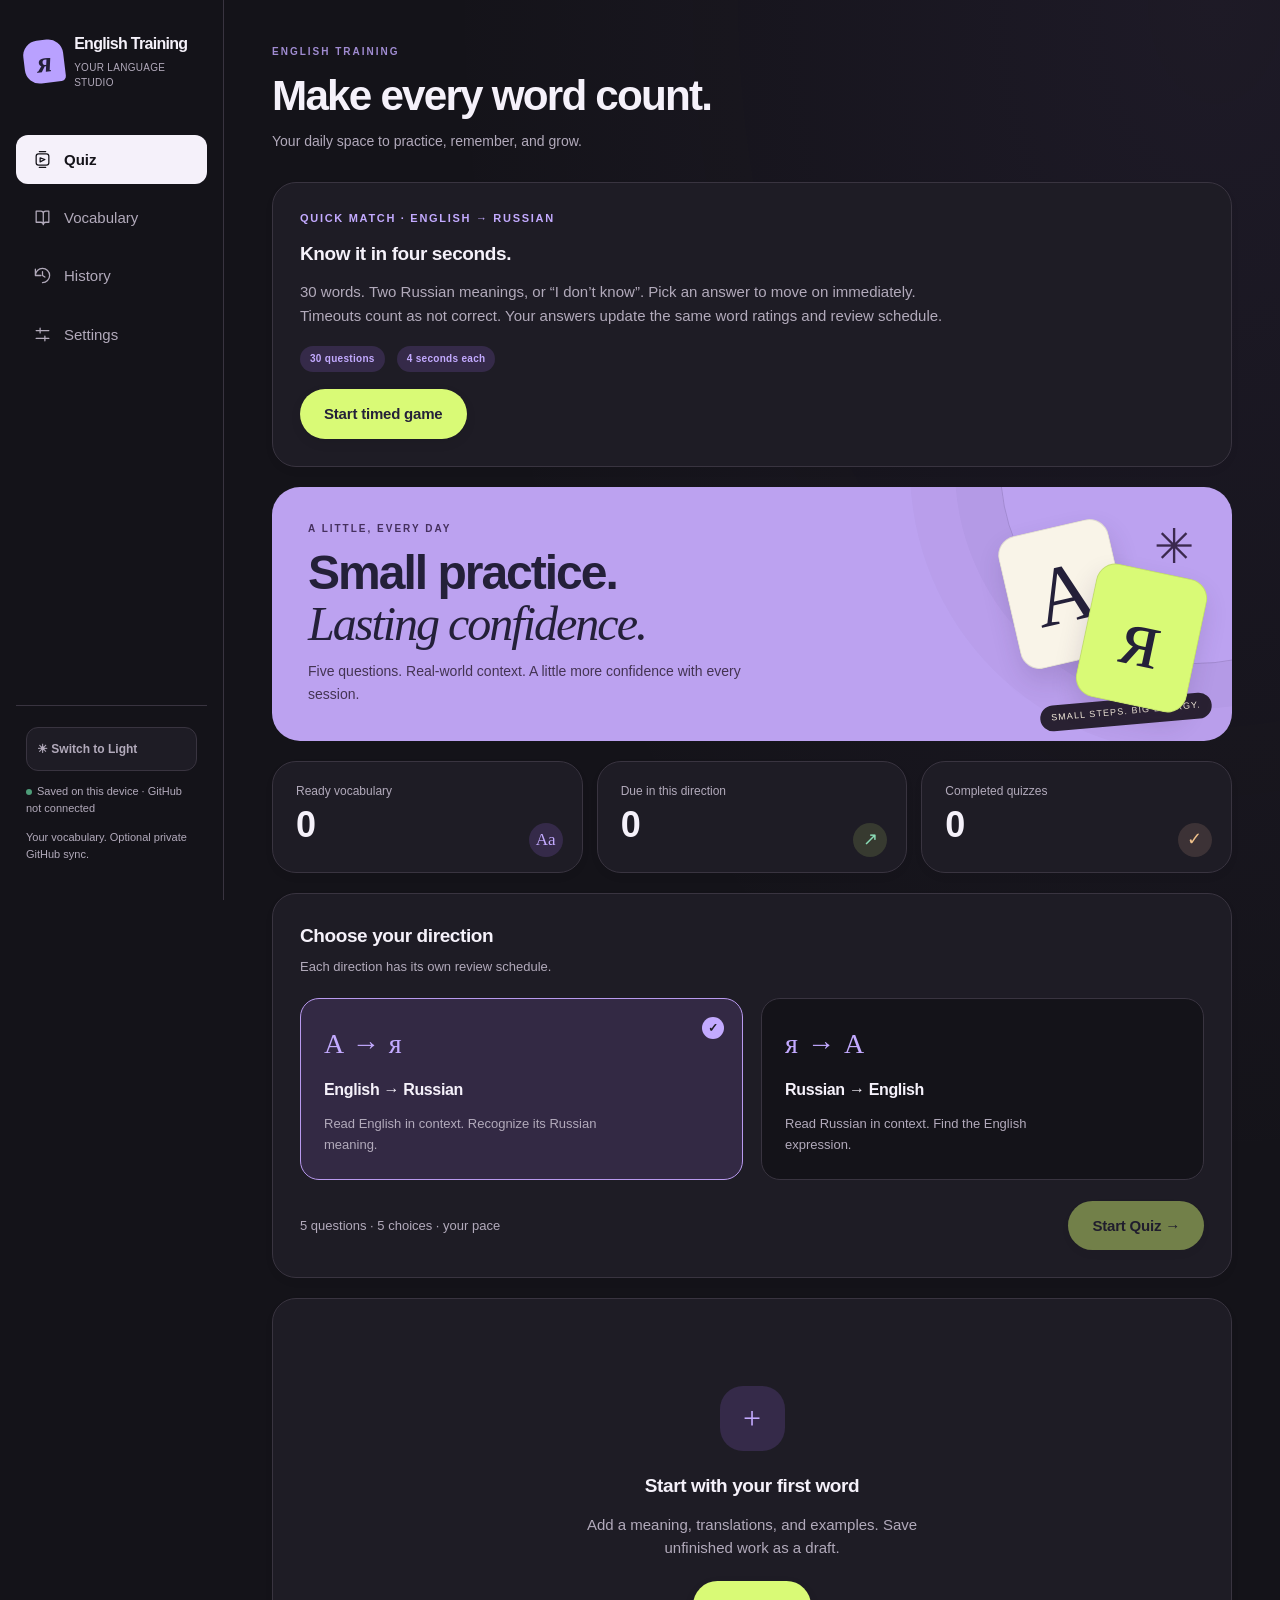
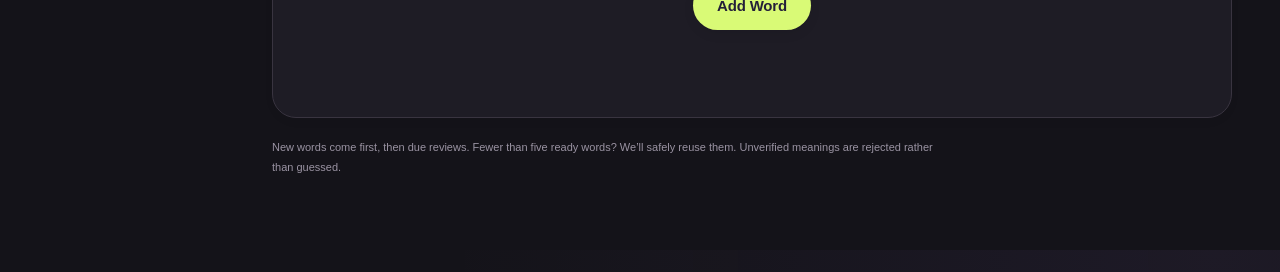
==== commit 335cccbf: "Add Quick Match timed vocabulary game, shared word ratings and private GitHub sync" ====
--- a/index.html
+++ b/index.html
@@ -1,6 +1,7 @@
 <!doctype html>
-<html lang="en" data-theme="dark"><head><meta charset="utf-8"><meta name="viewport" content="width=device-width,initial-scale=1">
-<meta http-equiv="Content-Security-Policy" content="default-src 'none'; script-src 'unsafe-inline'; style-src 'unsafe-inline'; img-src data:; connect-src 'self'; base-uri 'none'; form-action 'none'">
+<html lang="en" data-theme="dark"><head><meta charset="utf-8"><meta name="viewport" content="width=device-width,initial-scale=1,viewport-fit=cover">
+<meta http-equiv="Content-Security-Policy" content="default-src 'none'; script-src 'unsafe-inline'; style-src 'unsafe-inline'; img-src data:; connect-src 'self' https://api.github.com; base-uri 'none'; form-action 'none'">
+<meta name="theme-color" content="#17151d">
 <meta name="description" content="Private, offline English vocabulary practice with Russian translations, contextual quizzes, and spaced repetition.">
 <title>English Training — Your daily vocabulary practice</title><style>:root{--blue:#4264dd;--blue-soft:#edf1ff;--ink:#1d293d;--muted:#6e7889;--line:#e6e9f0;--paper:#fff;--bg:#f6f7fb;--green:#267e5b;--orange:#a86321;--radius:18px;font:15px/1.55 -apple-system,BlinkMacSystemFont,"Segoe UI",sans-serif;color:var(--ink);color-scheme:light;--primary-bg:#4264dd;--primary-hover:#3454c9;--hover:#f0f2f9;--subtle:#f7f8fc;--selected:#f4f7ff;--word-selected:#f0f3ff;--direction-selected:#f7f9ff;--hero-start:#edf2ff;--hero-end:#f8f9ff;--hero-border:#dfe6fe;--field-border:#dce1ea;--focus:#7d98f0;--focus-ring:#91a6ff;--selection-border:#9caff6;--choice-border:#8ca3f5;--placeholder:#9ba2ae;--context:#566079;--info-bg:#f7f9ff;--info-text:#53617c;--info-border:#e4e9fa;--warn-bg:#fff8ee;--warn-text:#896638;--warn-border:#f5e6cd;--error-bg:#fff1ef;--error-text:#a64039;--error-border:#f3d4cf;--green-bg:#ebf6f0;--orange-bg:#fff3e6;--gray-bg:#f0f2f5;--correct-bg:#f1faf5;--correct-border:#9ccdb7;--progress-bg:#e7ebf6;--dialog-footer:#fcfcfe;--code-bg:#edf0f6;--danger:#b64b47;--toast-bg:#253552;--toast-text:#fff;--decorative:#4264dd0b;--feedback-green:#60a282;--feedback-orange:#dba264}*{box-sizing:border-box}body{margin:0;background:var(--bg)}button,input,textarea,select{font:inherit}button{cursor:pointer;border:1px solid var(--line);background:var(--paper);color:var(--ink);padding:9px 15px;border-radius:9px;font-weight:600;transition:background .15s,transform .15s}button:hover:not(:disabled){background:var(--hover)}button:active:not(:disabled){transform:translateY(1px)}button:disabled{opacity:.45;cursor:not-allowed}button:focus-visible,a:focus-visible{outline:3px solid var(--focus-ring);outline-offset:3px}.primary{background:var(--primary-bg);color:white;border-color:var(--primary-bg)}.primary:hover:not(:disabled){background:var(--primary-hover)}.quiet{border:0;background:transparent;color:var(--blue)}.danger{color:var(--danger)}.small{font-size:12px;padding:6px 10px}.app{display:grid;grid-template-columns:238px minmax(0,1fr);min-height:100vh}.sidebar{background:var(--paper);border-right:1px solid var(--line);padding:30px 18px 20px;display:flex;flex-direction:column;position:sticky;top:0;height:100vh}.brand{display:flex;gap:12px;align-items:center;margin:0 7px 38px}.logo{display:grid;place-items:center;color:white;background:linear-gradient(140deg,#6b8af3,#4264dd);width:43px;height:43px;border-radius:13px;font-size:23px;font-weight:700;box-shadow:0 5px 12px #4264dd22}.brand strong{font-size:15px;letter-spacing:-.3px}.brand small{display:block;color:var(--muted);font-size:11px;margin-top:3px}.nav{display:flex;flex-direction:column;gap:7px}.nav button{display:flex;gap:12px;align-items:center;border:0;text-align:left;background:transparent;font-weight:500;padding:12px 16px;color:var(--muted)}.nav button.active{background:var(--blue-soft);color:var(--blue);font-weight:650}.nav svg{width:19px;height:19px}.sidebar-foot{margin-top:auto;font-size:11px;color:var(--muted);padding:15px 10px;display:grid;gap:12px}.sidebar-foot .dot{display:inline-block;width:6px;height:6px;background:#4e9d79;border-radius:50%;margin-right:5px}main{padding:44px 48px 65px;max-width:1400px;width:100%;margin:auto}h1,h2,h3,p{margin:0}h1{font-size:32px;line-height:1.25;letter-spacing:-1.1px;font-weight:700}h2{font-size:19px;letter-spacing:-.4px}h3{font-size:15px}.eyebrow{color:var(--blue);font-size:10px;font-weight:750;letter-spacing:1.7px;text-transform:uppercase;margin-bottom:12px}.sub{color:var(--muted);margin-top:11px;max-width:690px;line-height:1.6}.heading{display:flex;justify-content:space-between;align-items:flex-start;gap:20px;margin-bottom:30px}.heading .primary{white-space:nowrap}.stack{display:grid;gap:23px}.card{background:var(--paper);border:1px solid var(--line);border-radius:var(--radius);padding:26px;box-shadow:0 2px 4px #17294d02}.hero{background:linear-gradient(120deg,var(--hero-start),var(--hero-end));border:1px solid var(--hero-border);padding:34px;border-radius:20px;position:relative;overflow:hidden}.hero .hero-text{max-width:590px}.hero .primary{margin-top:24px}.hero .decoration{position:absolute;right:30px;top:25px;font-size:110px;line-height:1;color:var(--decorative);font-weight:800;pointer-events:none}.stats{display:grid;grid-template-columns:repeat(3,1fr);gap:18px}.stat{padding:20px 24px}.stat .value{font-size:29px;font-weight:700;letter-spacing:-1px;margin-top:9px}.caption,.muted{color:var(--muted)}.caption{font-size:12px}.row{display:flex;align-items:center;gap:12px}.between{justify-content:space-between}.wrap{flex-wrap:wrap}.badge{font-size:10px;font-weight:700;letter-spacing:.25px;color:var(--blue);background:var(--blue-soft);padding:4px 9px;border-radius:20px;white-space:nowrap;display:inline-block}.badge.green{background:var(--green-bg);color:var(--green)}.badge.orange{background:var(--orange-bg);color:var(--orange)}.badge.gray{background:var(--gray-bg);color:var(--muted)}.directions{display:grid;grid-template-columns:1fr 1fr;gap:15px;margin:21px 0}.direction{padding:21px;text-align:left;border:1px solid var(--line);border-radius:12px;display:grid;gap:10px;font-weight:400}.direction.selected{border-color:var(--selection-border);background:var(--info-bg);box-shadow:0 0 0 1px #9caff633}.direction .glyph{font-size:24px;color:var(--blue)}.direction strong{font-size:15px}.direction .caption{line-height:1.6}.section-title{margin-bottom:17px}.footer-note{font-size:12px;color:var(--muted);line-height:1.8}.empty{padding:60px 25px;text-align:center;color:var(--muted)}.empty .glyph{display:grid;place-items:center;font-size:29px;background:var(--blue-soft);width:65px;height:65px;border-radius:20px;margin:0 auto 20px;color:var(--blue)}.empty h2{color:var(--ink);margin-bottom:12px}.empty p{max-width:380px;margin:auto}.empty button{margin-top:22px}.toolbar{display:flex;gap:12px;margin-bottom:20px}.toolbar input{flex:1;min-width:140px}input,textarea,select{color:var(--ink);border:1px solid var(--field-border);border-radius:8px;background:var(--paper);padding:10px 12px;outline:none}input:focus,textarea:focus,select:focus{border-color:var(--focus);box-shadow:0 0 0 3px #4264dd10}textarea{resize:vertical;min-height:80px;line-height:1.6;width:100%}input{min-width:0}input::placeholder,textarea::placeholder{color:var(--placeholder)}.library-layout{display:grid;grid-template-columns:minmax(230px,.85fr) minmax(0,1.2fr);gap:21px;align-items:start}.word-list{padding:7px;max-height:75vh;overflow-y:auto}.word-item{border:0;border-radius:10px;display:block;width:100%;padding:17px;text-align:left;font-weight:400;background:var(--paper);margin:3px 0}.word-item.selected{background:var(--word-selected)}.word-item:hover{background:var(--subtle)}.word-item strong{font-size:15px}.word-item .translation{font-size:13px;color:var(--muted);margin:6px 0}.word-item .caption{font-size:10px}.word-detail{display:grid;gap:21px}.detail-title{font-size:30px;letter-spacing:-.8px;line-height:1.3;margin:12px 0}.block{margin-top:17px}.label{font-size:10px;font-weight:750;letter-spacing:1.1px;color:var(--muted);text-transform:uppercase;margin-bottom:7px}.bilingual{display:grid;gap:7px}.bilingual+.bilingual{margin-top:18px;padding-top:18px;border-top:1px solid var(--line)}.learning{background:var(--bg);padding:17px;border-radius:10px;display:grid;gap:8px;margin-top:12px}.notice{padding:15px 18px;background:var(--info-bg);color:var(--info-text);border:1px solid var(--info-border);border-radius:10px;font-size:12px;line-height:1.7}.notice.warn{background:var(--warn-bg);border-color:var(--warn-border);color:var(--warn-text)}.notice.error{background:var(--error-bg);border-color:var(--error-border);color:var(--error-text)}#alert-region{margin-bottom:20px}#alert-region:empty{display:none}.error-actions{display:flex;gap:12px;margin-top:10px}.quiz-progress{height:5px;border-radius:10px;background:var(--progress-bg);overflow:hidden;margin:16px 0 24px}.quiz-progress span{display:block;height:100%;background:var(--blue)}.question .prompt{font-size:31px;line-height:1.35;font-weight:700;letter-spacing:-.5px;margin:15px 0}.question .context{font-size:18px;color:var(--context);line-height:1.7}.choices{display:grid;gap:11px}.choice{display:flex;gap:15px;align-items:center;padding:16px 18px;width:100%;text-align:left;font-weight:400;border-radius:12px}.choice .num{display:grid;place-items:center;width:28px;height:28px;border-radius:7px;background:var(--bg);color:var(--muted);font-size:11px;flex-shrink:0}.choice .check{margin-left:auto;color:var(--blue);font-weight:750}.choice.selected{border-color:var(--choice-border);background:var(--selected)}.choice.correct{border-color:var(--correct-border);background:var(--correct-bg)}.choice:disabled{opacity:1;cursor:default}.feedback{border-left:3px solid var(--feedback-green)}.feedback h2{color:var(--green)}.feedback.incorrect,.feedback.unknown{border-left-color:var(--feedback-orange)}.feedback.incorrect h2,.feedback.unknown h2{color:var(--orange)}.feedback-section{margin-top:19px}.feedback-section+.feedback-section{padding-top:17px;border-top:1px solid var(--line)}.feedback-label{font-size:19px;font-weight:650;margin-bottom:9px}.feedback-example{font-style:italic;color:var(--muted);margin-top:9px}.score{font-size:55px;color:var(--blue);font-weight:750;letter-spacing:-2px}.counts{display:grid;gap:8px;text-align:right}.history-list{display:grid;gap:13px}.history-item{text-align:left;padding:22px;background:var(--paper);border-radius:14px;font-weight:400}.history-item:hover{border-color:#bac9f7}.history-item .score-mini{font-size:24px;font-weight:700;color:var(--blue)}.review-choice{font-size:13px;padding:5px 0;color:var(--muted)}.review-choice.correct{color:var(--green);font-weight:600}.import-record{padding:17px 0;border-top:1px solid var(--line);display:grid;gap:7px}.import-record:first-of-type{margin-top:17px}.file-name{font-weight:600;font-size:13px;overflow-wrap:anywhere}.settings-grid{display:grid;gap:23px}details>summary{cursor:pointer;font-weight:600;list-style-position:outside;margin:5px 0}.meanings{display:grid;grid-template-columns:1fr 1fr;gap:12px;margin-top:16px;max-height:350px;overflow:auto}.meaning{padding:13px;background:var(--bg);border-radius:9px;font-size:12px}.meaning span{display:block;color:var(--muted);margin-top:5px}.guide{font-size:13px;color:var(--muted);line-height:1.85}.guide li+li{margin-top:9px}dialog{border:1px solid var(--line);border-radius:20px;padding:0;color:var(--ink);box-shadow:0 30px 100px #0f234e30;max-height:91vh;width:660px;max-width:94vw}dialog::backdrop{background:#1b294d55;backdrop-filter:blur(3px)}.dialog-head{padding:25px 28px 21px;border-bottom:1px solid var(--line)}.dialog-content{padding:24px 28px;max-height:62vh;overflow-y:auto;display:grid;gap:23px}.dialog-foot{padding:18px 28px;display:flex;gap:10px;justify-content:flex-end;border-top:1px solid var(--line);background:var(--dialog-footer)}.dialog-foot .cancel{margin-right:auto}label.field{display:grid;gap:9px;font-weight:600;font-size:13px}.fields{display:grid;gap:10px}.translation-field{display:flex;gap:10px}.translation-field input{flex:1}.example-fields{padding:17px;border:1px solid var(--line);border-radius:12px;display:grid;gap:12px}.example-fields textarea{min-height:62px}.file-input{position:absolute;width:1px;height:1px;overflow:hidden;opacity:0}.spinner{display:inline-block;width:13px;height:13px;border:2px solid #ccd5f5;border-top-color:var(--blue);border-radius:50%;animation:spin 1s linear infinite}@keyframes spin{to{transform:rotate(360deg)}}.toast{position:fixed;bottom:24px;right:24px;padding:14px 22px;color:var(--toast-text);background:var(--toast-bg);border-radius:12px;box-shadow:0 5px 30px #1d293d22;z-index:10;max-width:90vw}.hidden{display:none!important}.divider{height:1px;background:var(--line);margin:19px 0}code{background:var(--code-bg);padding:2px 5px;border-radius:4px;font-size:12px}.network-note{font-size:11px;opacity:.8}a{color:var(--blue)}.two-columns{display:grid;grid-template-columns:1fr 1fr;gap:13px}@media(min-width:1350px){main{padding:48px 65px}}@media(max-width:1000px){main{padding:30px 26px}.app{grid-template-columns:204px 1fr}.sidebar{padding:25px 12px}.brand{gap:8px;margin-left:0}.brand strong{font-size:13px}.library-layout{grid-template-columns:1fr}.word-list{max-height:330px}.stats{gap:10px}.stat{padding:17px}.directions{grid-template-columns:1fr}.hero .decoration{display:none}}@media(max-width:650px){.app{display:block}.sidebar{position:sticky;top:0;height:auto;border-right:0;border-bottom:1px solid var(--line);z-index:4;padding:12px 15px}.brand{margin:0 0 10px}.brand small,.sidebar-foot{display:none}.logo{width:31px;height:31px;font-size:19px;border-radius:9px}.brand strong{font-size:14px}.nav{flex-direction:row;justify-content:space-between;gap:4px}.nav button{padding:8px 10px;font-size:11px;gap:6px}.nav svg{width:15px;height:15px}main{padding:26px 18px 45px}h1{font-size:27px}.heading{flex-wrap:wrap;gap:15px}.card{padding:20px}.hero{padding:24px}.stats{grid-template-columns:1fr 1fr}.stats .stat:last-child{grid-column:1/-1}.toolbar{flex-wrap:wrap}.toolbar input{flex-basis:100%}.toolbar select{flex:1}.meanings,.two-columns{grid-template-columns:1fr}.question .prompt{font-size:27px}.row.wrap-mobile{flex-wrap:wrap}.dialog-foot{padding:15px}.dialog-head,.dialog-content{padding:20px}.direction{padding:17px}.score{font-size:46px}}@media(prefers-reduced-motion:reduce){*{transition:none!important;animation:none!important}}
 
@@ -25,8 +26,40 @@
 @media(max-width:1000px){.app{grid-template-columns:190px minmax(0,1fr)}main{padding:30px 25px 60px}.brand strong{font-size:13px}.sidebar{padding:28px 12px}.hero-art{right:20px;transform:translateY(-50%) scale(.8);transform-origin:right center}.hero{padding:30px;min-height:240px}.hero .hero-text{max-width:68%}.directions{grid-template-columns:1fr 1fr}.direction{padding:18px}.direction strong{font-size:14px}}
 @media(max-width:650px){.app{display:block}.sidebar{padding:12px 16px 9px;background:var(--bg);border-bottom:1px solid var(--line)}.brand{margin:0 0 9px}.brand strong{font-size:15px}.logo{font-size:23px}.nav{gap:5px}.nav button{padding:10px 6px;border-radius:11px;gap:6px;font-size:11px}.nav button.active{box-shadow:none}.sidebar-foot{border:0;padding:6px 0 0}main{padding:26px 16px 40px}.heading h1{font-size:32px;letter-spacing:-1.1px}.heading .sub{font-size:13px}.hero{border-radius:23px;padding:27px 24px;min-height:260px;align-items:flex-start}.hero .hero-text{max-width:100%;padding-right:0}.hero h2{font-size:36px!important;letter-spacing:-1.4px}.hero .sub{font-size:12px;max-width:70%;margin-top:16px}.hero-art{display:block;right:9px;top:auto;bottom:4px;transform:scale(.48);transform-origin:right bottom}.hero-stamp{display:none}.hero .eyebrow{font-size:9px}.stat{padding:17px 11px;min-height:116px;border-radius:19px}.stat .caption{font-size:10px;max-width:75px;min-height:30px;line-height:1.4}.stat .value{font-size:30px}.stat::after{width:23px;height:23px;right:9px;bottom:12px;font-size:13px}.stat:nth-child(1)::after{font-size:11px}.card{padding:22px;border-radius:22px}.directions{grid-template-columns:1fr;gap:10px}.direction{min-height:120px;padding:19px;gap:7px}.direction .glyph{font-size:24px}.direction strong{font-size:16px}.direction .caption{max-width:none}.question .context{font-size:18px}.choice{font-size:15px;min-height:62px;padding:14px}.quiz-actions{padding:14px;border-radius:18px}.quiz-actions .primary{font-size:14px}.word-list{padding:7px}.toolbar{padding:7px;border-radius:16px}.detail-title{font-size:33px}.question .prompt{font-size:34px}.history-item{padding:20px}.card.stat{padding:17px 11px}.footer-note{font-size:11px}}
 @media(prefers-reduced-motion:reduce){.primary:hover:not(:disabled),.direction:hover:not(:disabled){transform:none}}
+
+/* Phone layout: safe-area navigation, readable forms, and thumb-sized controls. */
+@media(max-width:650px){
+ html{scroll-padding-top:90px}body{overflow-wrap:break-word}.app{min-height:100dvh;padding-bottom:calc(88px + env(safe-area-inset-bottom))}
+ .sidebar{position:sticky;top:0;z-index:10;display:flex;align-items:center;justify-content:space-between;gap:8px;padding:calc(10px + env(safe-area-inset-top)) max(16px,env(safe-area-inset-right)) 10px max(16px,env(safe-area-inset-left));background:var(--bg)}
+ .brand{margin:0;gap:9px}.brand strong{font-size:15px}.brand small{font-size:8px}.logo{width:36px;height:36px;min-width:36px}
+ .sidebar-foot{margin:0;padding:0;display:flex;gap:6px}.sidebar-foot>span{display:none}#theme-toggle{font-size:0;width:44px;height:44px;padding:0}#theme-toggle::before{content:'◐';font-size:24px}#resume-side{font-size:12px;padding:8px;min-height:44px}
+ .nav{position:fixed;inset:auto 0 0;z-index:20;display:grid;grid-template-columns:repeat(4,minmax(0,1fr));gap:4px;border-top:1px solid var(--line);background:var(--bg);padding:7px max(8px,env(safe-area-inset-right)) calc(7px + env(safe-area-inset-bottom)) max(8px,env(safe-area-inset-left));box-shadow:0 -8px 24px #00000015}
+ .nav button{display:flex;flex-direction:column;justify-content:center;gap:4px;min-height:56px;padding:7px 2px;font-size:11px;line-height:1.2}.nav svg{width:22px;height:22px}.nav button.active{border-radius:14px}
+ main{padding:22px max(16px,env(safe-area-inset-right)) 28px max(16px,env(safe-area-inset-left));min-width:0}.heading{gap:12px;flex-wrap:wrap}.heading h1{font-size:27px}.heading .sub{line-height:1.5}
+ button,.button{min-height:44px}input,textarea,select{font-size:16px!important;min-height:46px}input[type=checkbox],input[type=radio]{min-height:24px;width:24px;height:24px}input[type=file]{max-width:100%}
+ .hero{min-height:184px;padding:23px;border-radius:22px}.hero h2{font-size:30px!important;line-height:1.12}.hero .sub{max-width:100%;margin-top:12px;font-size:14px}.hero-art{display:none}.hero .hero-text{max-width:100%}
+ .stats{gap:8px}.card.stat{min-height:94px;padding:14px 10px}.stat .caption{min-height:30px;font-size:11px}.stat .value{font-size:27px}.stat::after{display:none}
+ .card{padding:19px}.direction{min-height:92px;padding:16px}.direction .caption{font-size:14px}.direction .glyph{font-size:22px}.primary{min-height:50px}.question{padding:20px}.question .prompt{font-size:30px;overflow-wrap:anywhere}.question .context{font-size:18px;padding-left:13px}.choice{min-height:62px;font-size:16px;padding:13px;overflow-wrap:anywhere}.choice .num{flex-shrink:0}
+ .quiz-actions{bottom:calc(78px + env(safe-area-inset-bottom));padding:12px;gap:10px;flex-wrap:wrap}.quiz-actions .primary{min-width:0;flex:1;font-size:16px}.keyboard-hint{display:none}
+ .toolbar{flex-wrap:wrap}.toolbar input{width:100%;min-width:0}.toolbar select{flex:1;min-width:0}.library-layout>*{min-width:0}.word-item{min-height:66px}.word-item strong,.detail-title,.translation{overflow-wrap:anywhere}.detail-title{font-size:29px}
+ dialog{max-width:calc(100vw - 16px);width:660px;max-height:calc(100dvh - env(safe-area-inset-top) - 20px);overflow:auto;border-radius:22px}.dialog-head{padding:22px 20px}.dialog-foot{padding:16px 20px calc(16px + env(safe-area-inset-bottom));flex-wrap:wrap;gap:8px}.dialog-foot button{flex:1;min-width:110px}
+ .toast{bottom:calc(88px + env(safe-area-inset-bottom));left:16px;right:16px;max-width:none}.history-item{padding:18px}.row{min-width:0}.footer-note{line-height:1.6}
+}
+@media(max-width:370px){.brand small{display:none}.brand strong{font-size:14px}.card{padding:15px}.nav button{font-size:10px}.hero h2{font-size:27px!important}}
+@media(max-height:500px) and (max-width:950px){.sidebar{position:relative}.quiz-actions{position:static}}
+
+@media(max-width:650px){.sidebar{flex-direction:row}.sidebar-foot #theme-toggle{font-size:0!important;flex-shrink:0}.sidebar-foot #theme-toggle::before{font-size:24px}.sidebar-foot{width:auto}.brand{flex-shrink:0}}
+@media(max-width:650px){#page>.stack:has(>.hero){display:flex;flex-direction:column;gap:18px}#page>.stack:has(>.hero)>.card{order:0}#page>.stack:has(>.hero)>.stats{order:1}#page>.stack:has(>.hero)>.hero{order:2}#page>.stack:has(>.hero)>.footer-note{order:3}}
+@media(max-width:650px){.quiz-actions .keyboard-hint{display:none!important}.sidebar-foot #resume-side{display:none}.quiz-actions{flex-direction:column;align-items:stretch}.quiz-actions>.caption{font-size:12px}.quiz-actions .primary{width:100%}button[data-action="start"]{width:100%}}
+
+/* Saved-word provenance and answer-based mastery. */
+.word-cloud{display:inline-flex;align-items:center;gap:6px;font-size:12px;line-height:1.5;margin-top:9px;border:1px solid var(--line);border-radius:20px;padding:4px 9px;max-width:100%}.word-cloud.in-cloud{color:var(--green)}.word-cloud.local-only{color:var(--muted)}.word-cloud>span{font-size:17px;line-height:1}.word-rating{display:flex;align-items:center;flex-wrap:wrap;gap:9px;margin-top:9px}.rating-stars{font-size:20px;letter-spacing:2px;color:#e5bd64;white-space:nowrap}.word-rating .caption{font-size:12px}.github-card .row{gap:8px}.github-card input{width:100%;min-width:0}.github-card .caption{line-height:1.65}.github-card details summary{cursor:pointer;min-height:44px}.github-card #github-sync-status{overflow-wrap:anywhere;min-height:48px}
+@media(max-width:650px){.github-card .row button{flex:1;min-width:100px;min-height:48px}.word-item{padding:17px 14px}.word-rating{gap:6px}.word-cloud{font-size:12px}}
+
+.quick-intro .primary{min-height:50px}.quick-intro p{max-width:680px;line-height:1.65}.quick-question{margin-bottom:18px}.quick-question .prompt{font-size:clamp(32px,6vw,52px);margin:24px 0;overflow-wrap:anywhere}.quick-time{font-size:24px;font-variant-numeric:tabular-nums;color:var(--blue);min-width:64px;text-align:right}.quick-time-track{height:6px;border-radius:8px;overflow:hidden;background:var(--line)}.quick-time-track span{display:block;height:100%;width:100%;background:var(--blue)}.quick-choices .choice{display:flex;gap:14px;text-align:left;align-items:center;min-height:64px;width:100%}.quick-word-result{padding:15px 0;border-bottom:1px solid var(--line)}.quick-word-result:last-child{border:0}
+@media(max-width:650px){.quick-intro .primary{width:100%}.quick-question{padding:21px}.quick-choices .choice{min-height:68px;font-size:17px}.quick-time{font-size:24px}}
 </style></head>
-<body><div class="app"><aside class="sidebar" aria-label="Main navigation"><div class="brand"><div class="logo" aria-hidden="true">я</div><div><strong>English Training</strong><small>YOUR LANGUAGE STUDIO</small></div></div><nav class="nav" aria-label="Learning pages"><button type="button" data-route="quiz"><svg viewBox="0 0 24 24" fill="none" stroke="currentColor" stroke-width="1.7" stroke-linecap="round" stroke-linejoin="round" aria-hidden="true"><rect x="4" y="5" width="16" height="14" rx="3"/><path d="M8 2h8M8 22h8M9 10l6 2-6 3z"/></svg><span>Quiz</span></button><button type="button" data-route="vocabulary"><svg viewBox="0 0 24 24" fill="none" stroke="currentColor" stroke-width="1.7" stroke-linecap="round" stroke-linejoin="round" aria-hidden="true"><path d="M4 4h6a3 3 0 013 3v14a3 3 0 00-3-3H4zm16 0h-4a3 3 0 00-3 3v14a3 3 0 013-3h4z"/></svg><span>Vocabulary</span></button><button type="button" data-route="history"><svg viewBox="0 0 24 24" fill="none" stroke="currentColor" stroke-width="1.7" stroke-linecap="round" stroke-linejoin="round" aria-hidden="true"><path d="M3 12a9 9 0 119 9M3 4v8h7M12 7v5l3 2"/></svg><span>History</span></button><button type="button" data-route="settings"><svg viewBox="0 0 24 24" fill="none" stroke="currentColor" stroke-width="1.7" stroke-linecap="round" stroke-linejoin="round" aria-hidden="true"><path d="M4 7h16M4 17h16M9 4v6M15 14v6"/></svg><span>Settings</span></button></nav><div class="sidebar-foot"><button type="button" id="theme-toggle" data-action="toggle-theme" aria-label="Switch to light mode">☀ Switch to Light</button><button type="button" id="resume-side" class="quiet hidden" data-action="resume">↗ Resume Quiz</button><span><span class="dot"></span><span id="storage-label">Checking storage…</span></span><span>Private practice. No account needed.</span></div></aside><main id="main"><div id="alert-region"></div><div id="page"></div></main></div>
+<body><div class="app"><aside class="sidebar" aria-label="Main navigation"><div class="brand"><div class="logo" aria-hidden="true">я</div><div><strong>English Training</strong><small>YOUR LANGUAGE STUDIO</small></div></div><nav class="nav" aria-label="Learning pages"><button type="button" data-route="quiz"><svg viewBox="0 0 24 24" fill="none" stroke="currentColor" stroke-width="1.7" stroke-linecap="round" stroke-linejoin="round" aria-hidden="true"><rect x="4" y="5" width="16" height="14" rx="3"/><path d="M8 2h8M8 22h8M9 10l6 2-6 3z"/></svg><span>Quiz</span></button><button type="button" data-route="vocabulary"><svg viewBox="0 0 24 24" fill="none" stroke="currentColor" stroke-width="1.7" stroke-linecap="round" stroke-linejoin="round" aria-hidden="true"><path d="M4 4h6a3 3 0 013 3v14a3 3 0 00-3-3H4zm16 0h-4a3 3 0 00-3 3v14a3 3 0 013-3h4z"/></svg><span>Vocabulary</span></button><button type="button" data-route="history"><svg viewBox="0 0 24 24" fill="none" stroke="currentColor" stroke-width="1.7" stroke-linecap="round" stroke-linejoin="round" aria-hidden="true"><path d="M3 12a9 9 0 119 9M3 4v8h7M12 7v5l3 2"/></svg><span>History</span></button><button type="button" data-route="settings"><svg viewBox="0 0 24 24" fill="none" stroke="currentColor" stroke-width="1.7" stroke-linecap="round" stroke-linejoin="round" aria-hidden="true"><path d="M4 7h16M4 17h16M9 4v6M15 14v6"/></svg><span>Settings</span></button></nav><div class="sidebar-foot"><button type="button" id="theme-toggle" data-action="toggle-theme" aria-label="Switch to light mode">☀ Switch to Light</button><button type="button" id="resume-side" class="quiet hidden" data-action="resume">↗ Resume Quiz</button><span><span class="dot"></span><span id="storage-label">Checking storage…</span></span><span>Your vocabulary. Optional private GitHub sync.</span></div></aside><main id="main"><div id="alert-region"></div><div id="page"></div></main></div>
 <dialog id="editor-dialog" aria-labelledby="editor-title"></dialog>
 <dialog id="discard-dialog" aria-labelledby="discard-title"><div class="dialog-head"><h2 id="discard-title">Discard unsaved changes?</h2><p class="sub">Your changes have not been saved.</p></div><div class="dialog-foot"><button type="button" data-action="discard-cancel">Keep Editing</button><button type="button" class="danger" data-action="discard-confirm">Discard Changes</button></div></dialog>
 <dialog id="delete-dialog" aria-labelledby="delete-title"><div class="dialog-head"><h2 id="delete-title">Delete this word?</h2><p id="delete-description" class="sub"></p></div><div class="dialog-foot"><button type="button" data-action="delete-cancel">Cancel</button><button type="button" class="danger" id="delete-confirm" data-action="delete-confirm">Delete Word</button></div></dialog>
@@ -3449,11 +3482,11 @@
  const w={id:old?.id||word.id||uid(),content:c,status,createdAt:old?.createdAt??now,updatedAt:now,deletedAt:null};
  if(old)s.words[s.words.indexOf(old)]=w;else s.words.push(w);
  for(const d of ['enRu','ruEn'])s.learning[`${w.id}:${d}`]??=initialLearning();
- return w;
+ if(status==='ready')attachDictionaryHistory(s,w,root.TRAINING_DICTIONARY);return w;
 }
 function deleteWord(s,id,now=Date.now()){const w=s.words.find(w=>w.id===id);if(w){w.deletedAt=now;w.updatedAt=now;}}
 function resolve(c,dictionary){const ru=new Set(c.russian_translations.map(norm));const found=dictionary.filter(m=>m.aliases.map(norm).includes(norm(c.english_term))&&ru.size&&[...ru].every(t=>m.content.russian_translations.map(norm).includes(t)));return found.length===1?found[0]:null;}
-function hideAnswers(sentence,aliases){let text=sentence;for(const a of aliases.slice().sort((a,b)=>b.length-a.length)){if(!a.trim())continue;const escaped=a.replace(/[.*+?^${}()|[\]\\]/g,'\\$&');const re=new RegExp('(^|[^\\p{L}\\p{N}])('+escaped+')(?=$|[^\\p{L}\\p{N}])','giu');text=text.replace(re,(_,prefix)=>prefix+'____');}return text;}
+function hideAnswers(sentence,aliases){let text=sentence;for(const a of aliases.slice().sort((a,b)=>b.length-a.length)){if(!a.trim())continue;const escaped=a.replace(/[.*+?^${}()|[\]\\]/g,'\\__ENGLISH_SCRIPT__');const re=new RegExp('(^|[^\\p{L}\\p{N}])('+escaped+')(?=$|[^\\p{L}\\p{N}])','giu');text=text.replace(re,(_,prefix)=>prefix+'____');}return text;}
 function makeChoice(c,meaningID,d,example){return {id:uid(),label:d==='enRu'?c.russian_translations.join('; '):c.english_term,definition:d==='enRu'?c.explanation_ru:c.explanation_en,example:d==='enRu'?example.ru:example.en,meaningID};}
 function generate(s,d,dictionary,now=Date.now()){
  if(!['enRu','ruEn'].includes(d))invalid('Choose a quiz direction.');
@@ -3481,7 +3514,7 @@
  }
  return shuffle(questions);
 }
-function start(s,d,dictionary,now=Date.now()){const active=s.sessions.find(x=>x.status==='in_progress');if(active)return active;const questions=generate(s,d,dictionary,now);const session={id:uid(),direction:d,status:'in_progress',startedAt:now,completedAt:null,currentIndex:0,questions,answers:[],score:0};s.sessions.push(session);return session;}
+function start(s,d,dictionary,now=Date.now()){const active=s.sessions.find(x=>x.status==='in_progress'&&x.kind!=='quick_match');if(active)return active;const questions=generate(s,d,dictionary,now);const session={id:uid(),direction:d,status:'in_progress',startedAt:now,completedAt:null,currentIndex:0,questions,answers:[],score:0};s.sessions.push(session);return session;}
 function schedule(previous,outcomes,now){const s=clone(previous);for(const o of outcomes)s[o==='correct'?'correctCount':o==='incorrect'?'incorrectCount':'unknownCount']++;if(outcomes.every(o=>o==='correct')){s.repetitions++;s.intervalDays=s.repetitions===1?1:s.repetitions===2?6:Math.max(1,Math.round(s.intervalDays*s.ease));}else{s.repetitions=0;s.ease=Math.max(1.3,s.ease-0.2);s.intervalDays=1;}s.lastPracticed=now;s.nextReview=now+s.intervalDays*DAY;return s;}
 function submit(s,id,qid,selectedID,now=Date.now()){
  const quiz=s.sessions.find(x=>x.id===id);if(!quiz)invalid('Quiz not found.');
@@ -3491,7 +3524,7 @@
  if(selectedID!==null&&!chosen)invalid('Select one of the saved answer choices.');
  const outcome=selectedID===null?'unknown':selectedID===q.correctID?'correct':'incorrect';
  quiz.answers.push({questionID:qid,selectedID,outcome,submittedAt:now,correctFeedback:clone(correct),selectedFeedback:chosen?clone(chosen):null});
- if(quiz.answers.length===5){
+ if(quiz.answers.length===quiz.questions.length){
   for(const wordID of new Set(quiz.questions.map(q=>q.wordID))){
    const key=`${id}:${wordID}:${quiz.direction}`;if(s.scheduling[key])continue;
    const ids=new Set(quiz.questions.filter(q=>q.wordID===wordID).map(q=>q.id)),outcomes=quiz.answers.filter(a=>ids.has(a.questionID)).map(a=>a.outcome),lk=`${wordID}:${quiz.direction}`;
@@ -3501,12 +3534,55 @@
  }
  return quiz;
 }
-function next(s,id){const q=s.sessions.find(x=>x.id===id);if(!q)invalid('Quiz not found.');if(q.status==='completed')return q;if(!q.answers.some(a=>a.questionID===q.questions[q.currentIndex].id))invalid('Apply a response before continuing.');q.currentIndex=Math.min(4,q.currentIndex+1);return q;}
+function next(s,id){const q=s.sessions.find(x=>x.id===id);if(!q)invalid('Quiz not found.');if(q.status==='completed')return q;if(!q.answers.some(a=>a.questionID===q.questions[q.currentIndex].id))invalid('Apply a response before continuing.');q.currentIndex=Math.min(q.questions.length-1,q.currentIndex+1);return q;}
 function parseJSON(text,bytes){if(bytes>MAX_BYTES)invalid('File exceeds 1 MiB. Use one vocabulary entry per file.');let c;try{c=JSON.parse(text);}catch{invalid('Malformed or incomplete JSON. Finish the temporary file before renaming it to .json.');}const keys=['english_term','russian_translations','explanation_en','explanation_ru','examples'];if(!c||typeof c!=='object'||Array.isArray(c)||Object.keys(c).sort().join('|')!==keys.sort().join('|')||!Array.isArray(c.examples)||c.examples.some(x=>!x||Object.keys(x).sort().join('|')!=='en|ru'))invalid('JSON must contain exactly english_term, russian_translations, explanation_en, explanation_ru, and examples with en/ru pairs.');validate(c);return trim(c);}
 function recordImport(s,path,hash,status,message,wordID=null,now=Date.now()){let r=s.imports.find(x=>x.path===path&&x.hash===hash&&x.status===status);if(!r){r={id:uid(),path,hash,status};s.imports.push(r);}Object.assign(r,{message,wordID,date:now});}
 function importContent(s,c,path,hash,now=Date.now()){if(s.imports.some(r=>r.hash===hash&&r.status==='success'))return null;validate(c);const word=saveWord(s,{content:c},'ready',now);recordImport(s,path,hash,'success',`Imported ${word.content.english_term}.`,word.id,now);return word;}
-function validateState(s){if(s.schema!==1||!Array.isArray(s.words)||!Array.isArray(s.sessions)||!s.learning||!s.scheduling)invalid('Stored data format is not supported. Use the original browser profile or a compatible app version.');const terms=new Set();for(const w of s.words.filter(w=>!w.deletedAt)){const n=norm(w.content.english_term);if(n&&terms.has(n))invalid('Duplicate active vocabulary detected; no changes were saved.');if(n)terms.add(n);}for(const q of s.sessions){if(q.questions.length!==5||q.questions.some(x=>x.choices.length!==5||!x.choices.some(c=>c.id===x.correctID)))invalid('Saved quiz is invalid. No questions were regenerated.');if(new Set(q.answers.map(x=>x.questionID)).size!==q.answers.length)invalid('Duplicate saved answer.');}}
-root.TrainingCore={DAY,MAX_BYTES,norm,clone,uid,shuffle,blankContent,initial,initialLearning,validate,saveWord,deleteWord,duplicate,resolve,hideAnswers,generate,start,schedule,submit,next,parseJSON,recordImport,importContent,validateState};
+function validateState(s){if(s.schema!==1||!Array.isArray(s.words)||!Array.isArray(s.sessions)||!s.learning||!s.scheduling)invalid('Stored data format is not supported. Use the original browser profile or a compatible app version.');const terms=new Set();for(const w of s.words.filter(w=>!w.deletedAt)){const n=norm(w.content.english_term);if(n&&terms.has(n))invalid('Duplicate active vocabulary detected; no changes were saved.');if(n)terms.add(n);}for(const q of s.sessions){if(q.kind==='quick_match'&&!(q.status==='completed'?q.deadline===null:Number.isFinite(q.deadline)))invalid('Saved timed game has an invalid deadline.');if(q.questions.length!==(q.kind==='quick_match'?30:5)||q.questions.some(x=>x.choices.length!==(q.kind==='quick_match'?2:5)||!x.choices.some(c=>c.id===x.correctID)))invalid('Saved quiz is invalid. No questions were regenerated.');if(new Set(q.answers.map(x=>x.questionID)).size!==q.answers.length)invalid('Duplicate saved answer.');}}
+
+function quickQuestions(s,dictionary){
+ if(!Array.isArray(dictionary)||dictionary.length<2)invalid('At least two dictionary meanings are required.');
+ const saved=new Map();for(const w of s.words.filter(w=>w.deletedAt===null&&w.status==='ready')){const sense=resolve(w.content,dictionary);if(sense&&!saved.has(sense.id))saved.set(sense.id,w)}
+ const priority=shuffle(dictionary.filter(m=>saved.has(m.id))),rest=shuffle(dictionary.filter(m=>!saved.has(m.id)));
+ const pool=[...priority,...rest];if(!pool.length)invalid('No dictionary words are available.');
+ const result=[];for(let i=0;i<30;i++){
+  const sense=pool[i%pool.length],w=saved.get(sense.id),translations=new Set(sense.content.russian_translations.map(norm));
+  const safe=dictionary.filter(m=>m.id!==sense.id&&!sense.conflicts.includes(m.id)&&!m.conflicts.includes(sense.id)&&!m.content.russian_translations.some(t=>translations.has(norm(t)))&&!m.aliases.some(t=>sense.aliases.map(norm).includes(norm(t))));
+  if(!safe.length)invalid('Could not find an unambiguous second translation for '+sense.content.english_term+'.');
+  const distractor=shuffle(safe)[0],correct=makeChoice(sense.content,sense.id,'enRu',sense.content.examples[0]),wrong=makeChoice(distractor.content,distractor.id,'enRu',distractor.content.examples[0]);
+  result.push({id:uid(),wordID:w?.id||'dictionary:'+sense.id,prompt:sense.content.english_term,context:'',choices:shuffle([correct,wrong]),correctID:correct.id});
+ }
+ return result;
+}
+function startQuick(s,dictionary,now=Date.now()){
+ const old=s.sessions.find(q=>q.kind==='quick_match'&&q.status==='in_progress');if(old)return old;
+ const q={id:uid(),kind:'quick_match',direction:'enRu',status:'in_progress',startedAt:now,completedAt:null,currentIndex:0,questions:quickQuestions(s,dictionary),answers:[],score:0,deadline:now+4000};
+ s.sessions.push(q);return q;
+}
+function answerQuick(s,id,qid,selectedID,now=Date.now(),reason='answer'){
+ const q=s.sessions.find(q=>q.id===id&&q.kind==='quick_match');if(!q)invalid('Timed game not found.');
+ if(q.status!=='in_progress'||q.questions[q.currentIndex]?.id!==qid||q.answers.some(a=>a.questionID===qid))return q;
+ const expired=now>=q.deadline,timeout=reason==='timeout'||expired;
+ if(reason==='timeout'&&!expired)return q;
+ submit(s,id,qid,timeout?null:selectedID,now);q.answers.at(-1).reason=timeout?'timeout':selectedID===null?'unknown':'answer';
+ if(q.status==='in_progress'){next(s,id);q.deadline=now+4000}else q.deadline=null;
+ return q;
+}
+function attachDictionaryHistory(s,w,dictionary){
+ const sense=resolve(w.content,dictionary||[]);if(!sense)return;
+ const old='dictionary:'+sense.id;if(old===w.id)return;
+ for(const q of s.sessions)for(const x of q.questions)if(x.wordID===old)x.wordID=w.id;
+ for(const d of ['enRu','ruEn']){const k=old+':'+d,other=w.id+':'+d;if(s.learning[k]&&!(s.learning[other]?.lastPracticed))s.learning[other]=clone(s.learning[k]);delete s.learning[k]}
+ for(const [key,value] of Object.entries(s.scheduling)){if(value.wordID===old){const next={...value,wordID:w.id};delete s.scheduling[key];s.scheduling[value.sessionID+':'+w.id+':'+value.direction]=next}}
+}
+
+function wordRating(state,wordID){
+ const seen=new Set();let correct=0,incorrect=0,unknown=0;
+ for(const session of state.sessions){const ids=new Set(session.questions.filter(q=>q.wordID===wordID).map(q=>q.id));for(const answer of session.answers){const id=session.id+':'+answer.questionID;if(!ids.has(answer.questionID)||seen.has(id))continue;seen.add(id);if(answer.outcome==='correct')correct++;else if(answer.outcome==='incorrect')incorrect++;else unknown++;}}
+ const total=correct+incorrect+unknown,stars=total?Math.max(1,Math.min(5,Math.round(5*correct/total))):0;
+ return {stars,total,correct,incorrect,unknown,accuracy:total?Math.round(100*correct/total):null};
+}
+root.TrainingCore={quickQuestions,startQuick,answerQuick,wordRating,DAY,MAX_BYTES,norm,clone,uid,shuffle,blankContent,initial,initialLearning,validate,saveWord,deleteWord,duplicate,resolve,hideAnswers,generate,start,schedule,submit,next,parseJSON,recordImport,importContent,validateState};
 })(globalThis);
 
 /* All learning mutations commit as one IndexedDB read/modify/write transaction. */
@@ -3517,9 +3593,121 @@
  async open(){if(!root.indexedDB)throw new Error('This browser does not allow local database storage here. Open this HTML in a normal Chrome window, or use the included localhost server.');this.db=await new Promise((resolve,reject)=>{const r=indexedDB.open('EnglishTrainingBrowser',1);r.onupgradeneeded=()=>{r.result.createObjectStore('data');r.result.createObjectStore('handles');};r.onerror=()=>reject(r.error);r.onblocked=()=>reject(new Error('Another tab is blocking the database upgrade. Close other English Training tabs and reload.'));r.onsuccess=()=>resolve(r.result);});this.db.onversionchange=()=>{this.db.close();this.listeners.forEach(fn=>fn(new Error('The local database changed in another tab. Reload this page.')));};await this.transact(()=>null);return this;}
  async read(){return new Promise((resolve,reject)=>{const t=this.db.transaction('data','readonly'),r=t.objectStore('data').get('state');r.onsuccess=()=>{try{const s=r.result||TrainingCore.initial();TrainingCore.validateState(s);resolve(s);}catch(e){reject(e);}};r.onerror=()=>reject(r.error);});}
  async transact(mutation){return new Promise((resolve,reject)=>{const t=this.db.transaction('data','readwrite'),store=t.objectStore('data'),r=store.get('state');let result,state,reason;r.onsuccess=()=>{try{state=r.result||TrainingCore.initial();TrainingCore.validateState(state);result=mutation(state);if(result&&typeof result.then==='function')throw new Error('Async work is not allowed inside a local save transaction.');TrainingCore.validateState(state);state.revision++;store.put(state,'state');}catch(e){reason=e;t.abort();}};t.oncomplete=()=>{this.channel?.postMessage('changed');resolve({state,result});};t.onerror=()=>{reason??=t.error;};t.onabort=()=>reject(reason||t.error||new Error('Local save was interrupted. Please retry.'));});}
+ async githubReceipt(value){return new Promise((resolve,reject)=>{const t=this.db.transaction('data',value===undefined?'readonly':'readwrite'),s=t.objectStore('data');const r=value===undefined?s.get('githubReceipt'):s.put(value,'githubReceipt');let result;r.onsuccess=()=>{result=r.result};t.oncomplete=()=>resolve(result);t.onerror=()=>reject(t.error);t.onabort=()=>reject(t.error||Error('Could not save GitHub confirmation.'));});}
  async handle(value){return new Promise((resolve,reject)=>{const t=this.db.transaction('handles',value===undefined?'readonly':'readwrite'),s=t.objectStore('handles');const r=value===undefined?s.get('folder'):s.put(value,'folder');let result;r.onsuccess=()=>{result=r.result;};t.oncomplete=()=>resolve(result);t.onerror=()=>reject(t.error);});}
 }
 root.TrainingStore=TrainingStore;
+})(globalThis);
+
+/* Private GitHub storage. Credentials stay in this browser tab, never in synced data. */
+(function(root){
+'use strict';
+const C=root.TrainingCore,FORMAT='english-training-github-sync',FILE='.english-training/progress.json',LIMIT=900000;
+const copy=C.clone,stable=x=>JSON.stringify(x),assert=(x,m)=>{if(!x)throw Error(m)};
+function pack(text){const bytes=encodeURIComponent(text).replace(/%([0-9A-F]{2})/g,(_,h)=>String.fromCharCode(parseInt(h,16)));let out='',abc='ABCDEFGHIJKLMNOPQRSTUVWXYZabcdefghijklmnopqrstuvwxyz0123456789+/';for(let i=0;i<bytes.length;i+=3){const a=bytes.charCodeAt(i),b=bytes.charCodeAt(i+1),c=bytes.charCodeAt(i+2),n=(a<<16)|((b||0)<<8)|(c||0);out+=abc[n>>>18]+abc[(n>>>12)&63]+(i+1<bytes.length?abc[(n>>>6)&63]:'=')+(i+2<bytes.length?abc[n&63]:'=')}return out}
+function unpack(value){const s=value.replace(/\s/g,''),abc='ABCDEFGHIJKLMNOPQRSTUVWXYZabcdefghijklmnopqrstuvwxyz0123456789+/';assert(s.length%4===0&&/^[A-Za-z0-9+/]*={0,2}$/.test(s),'Invalid GitHub file encoding.');let out='';for(let i=0;i<s.length;i+=4){const n=(abc.indexOf(s[i])<<18)|(abc.indexOf(s[i+1])<<12)|((s[i+2]==='='?0:abc.indexOf(s[i+2]))<<6)|(s[i+3]==='='?0:abc.indexOf(s[i+3]));out+='%'+((n>>>16)&255).toString(16).padStart(2,'0');if(s[i+2]!=='=')out+='%'+((n>>>8)&255).toString(16).padStart(2,'0');if(s[i+3]!=='=')out+='%'+(n&255).toString(16).padStart(2,'0')}return decodeURIComponent(out)}
+function validate(s){
+ C.validateState(s);assert(Number.isSafeInteger(s.revision)&&s.revision>=0&&s.words.length<=10000&&s.sessions.length<=10000&&Array.isArray(s.imports)&&s.settings&&typeof s.settings==='object','Unsupported learning data.');
+ const ids=new Set();for(const w of s.words){assert(w&&typeof w.id==='string'&&!ids.has(w.id)&&w.content&&typeof w.content.english_term==='string'&&Array.isArray(w.content.russian_translations)&&Array.isArray(w.content.examples)&&w.content.examples.every(e=>e&&typeof e.en==='string'&&typeof e.ru==='string')&&w.content.russian_translations.every(t=>typeof t==='string')&&typeof w.content.explanation_en==='string'&&typeof w.content.explanation_ru==='string'&&['draft','ready'].includes(w.status)&&Number.isFinite(w.updatedAt)&&Number.isFinite(w.createdAt)&&(w.deletedAt===null||Number.isFinite(w.deletedAt)),'Invalid synced word.');ids.add(w.id);if(w.status==='ready')C.validate(w.content)}
+ const quizzes=new Set();for(const q of s.sessions){assert(typeof q.id==='string'&&!quizzes.has(q.id)&&['enRu','ruEn'].includes(q.direction)&&['in_progress','completed'].includes(q.status)&&Number.isFinite(q.startedAt)&&Number.isInteger(q.currentIndex)&&q.currentIndex>=0&&q.currentIndex<q.questions.length&&q.answers.length<=q.questions.length,'Invalid synced quiz.');quizzes.add(q.id);for(const a of q.answers){const question=q.questions.find(x=>x.id===a.questionID);assert(question&&['correct','incorrect','unknown'].includes(a.outcome)&&Number.isFinite(a.submittedAt)&&a.outcome===(a.selectedID===null?'unknown':a.selectedID===question.correctID?'correct':'incorrect')&&(a.selectedID===null||question.choices.some(x=>x.id===a.selectedID)),'Invalid synced response.')}assert(q.status!=='completed'||(q.answers.length===q.questions.length&&Number.isFinite(q.completedAt)),'Incomplete synced result.')}
+ return s;
+}
+function merge(local,remote){
+ validate(local);if(!remote)return copy(local);validate(remote);
+ const out=C.initial(),all=[...local.words,...remote.words].map(copy),parent=new Map(),byTerm=new Map();
+ const find=id=>{if(!parent.has(id))parent.set(id,id);if(parent.get(id)!==id)parent.set(id,find(parent.get(id)));return parent.get(id)};
+ const union=(a,b)=>{a=find(a);b=find(b);if(a!==b)parent.set(a<b?b:a,a<b?a:b)};
+ for(const w of all){find(w.id);const term=C.norm(w.content.english_term);if(term){if(byTerm.has(term))union(w.id,byTerm.get(term));else byTerm.set(term,w.id)}}
+ const aliases=new Map(),groups=new Map();for(const w of all){const id=find(w.id);aliases.set(w.id,id);if(!groups.has(id))groups.set(id,[]);groups.get(id).push(w)}
+ const conflicts=new Map();for(const x of [...(local.syncConflicts||[]),...(remote.syncConflicts||[])]){assert(x&&typeof x.key==='string'&&x.word,'Invalid saved conflict.');conflicts.set(x.key,copy(x))}
+ for(const [id,versions] of groups){versions.sort((a,b)=>a.updatedAt-b.updatedAt||Number(!!a.deletedAt)-Number(!!b.deletedAt)||stable(a).localeCompare(stable(b)));const winner=copy(versions.at(-1));winner.id=id;winner.createdAt=Math.min(...versions.map(w=>w.createdAt));out.words.push(winner);for(const w of versions){if(stable(w.content)!==stable(winner.content)){const key=stable([w.id,w.updatedAt,w.content]);conflicts.set(key,{key,word:copy(w)})}}}
+ out.syncConflicts=[...conflicts.values()].sort((a,b)=>a.key.localeCompare(b.key));
+ out.words.sort((a,b)=>a.id.localeCompare(b.id));
+ for(const w of out.words){const sense=C.resolve(w.content,root.TRAINING_DICTIONARY||[]);if(sense)aliases.set('dictionary:'+sense.id,w.id)}
+ const sessions=new Map();
+ for(const original of [...local.sessions,...remote.sessions]){
+  const q=copy(original);q.questions.forEach(x=>x.wordID=aliases.get(x.wordID)||x.wordID);const old=sessions.get(q.id);
+  if(!old){sessions.set(q.id,q);continue}
+  assert(stable(old.questions)===stable(q.questions)&&old.direction===q.direction&&old.kind===q.kind,'A quiz has incompatible versions. Your local data is unchanged; use separate quiz sessions on each device.');
+  const responses=new Map(old.answers.map(a=>[a.questionID,a]));for(const a of q.answers){const prev=responses.get(a.questionID);assert(!prev||prev.selectedID===a.selectedID,'The same quiz was answered differently on two devices. Your local data is unchanged. Finish quizzes on one device before switching.');if(!prev||a.submittedAt<prev.submittedAt)responses.set(a.questionID,a)}
+  old.answers=old.questions.map(x=>responses.get(x.id)).filter(Boolean);old.currentIndex=Math.max(old.currentIndex,q.currentIndex);if(old.kind==='quick_match'){old.currentIndex=Math.min(old.answers.length,old.questions.length-1);old.deadline=old.answers.length===old.questions.length?null:Math.max(old.deadline||0,q.deadline||0)}old.score=old.answers.filter(a=>a.outcome==='correct').length;
+  if(old.answers.length===old.questions.length){old.status='completed';if(old.kind==='quick_match')old.deadline=null;old.completedAt=Math.max(...old.answers.map(a=>a.submittedAt))}else{old.status='in_progress';old.completedAt=null}
+ }
+ out.sessions=[...sessions.values()].sort((a,b)=>a.startedAt-b.startedAt||a.id.localeCompare(b.id));
+ // Rebuild schedules from unique completed sessions, so repeated sync never double-counts learning.
+ for(const w of out.words)for(const d of ['enRu','ruEn'])out.learning[w.id+':'+d]=C.initialLearning();
+ for(const q of out.sessions.filter(q=>q.status==='completed').sort((a,b)=>a.completedAt-b.completedAt||a.id.localeCompare(b.id))){
+  q.score=q.answers.filter(a=>a.outcome==='correct').length;
+  for(const id of new Set(q.questions.map(x=>x.wordID))){const key=id+':'+q.direction,questionIDs=new Set(q.questions.filter(x=>x.wordID===id).map(x=>x.id)),outcomes=q.answers.filter(a=>questionIDs.has(a.questionID)).map(a=>a.outcome);out.learning[key]=C.schedule(out.learning[key]||C.initialLearning(),outcomes,q.completedAt);out.scheduling[q.id+':'+id+':'+q.direction]={sessionID:q.id,wordID:id,direction:q.direction,appliedAt:q.completedAt}}
+ }
+ const imports=new Map();for(const r of [...remote.imports,...local.imports]){const x=copy(r);if(x.wordID)x.wordID=aliases.get(x.wordID)||x.wordID;const old=imports.get(x.id);if(!old||x.date>old.date)imports.set(x.id,x)}out.imports=[...imports.values()].sort((a,b)=>a.date-b.date||a.id.localeCompare(b.id));
+ out.settings=copy(local.settings);out.revision=Math.max(local.revision,remote.revision);
+ return validate(out);
+}
+function portable(s){const out=merge(validate(s),C.initial());out.settings={folderName:''};out.imports=[];out.revision=0;return out}
+class GitHubSync {
+ constructor(store,{fetch:request=root.fetch.bind(root),onStatus=()=>{},onData=()=>{}}={}){
+  this.store=store;this.request=request;this.onStatus=onStatus;this.onData=onData;this.token='';this.repo='m-grigoryan/english-training';this.branch='';this.epoch=0;this.pending=false;this.running=null;this.timer=null;this.lastError='';this.status='Not connected. Words are saved on this device.';
+  this.localTransact=store.transact.bind(store);store.transact=async fn=>{const result=await this.localTransact(fn);this.schedule();return result};
+ }
+ say(text){this.status=text;this.onStatus(text)}
+ schedule(){if(!this.token)return;this.pending=true;if(this.timer)root.clearTimeout(this.timer);this.timer=root.setTimeout(()=>{this.timer=null;this.sync().catch(()=>{})},1800)}
+ async api(path,options={}){
+  const controller=new root.AbortController(),timer=root.setTimeout(()=>controller.abort(),20000);
+  try{const response=await this.request('https://api.github.com/repos/'+this.repo+path,{...options,headers:{Accept:'application/vnd.github+json',Authorization:'Bearer '+this.token,'X-GitHub-Api-Version':'2022-11-28',...(options.body?{'Content-Type':'application/json'}:{})},signal:controller.signal,cache:'no-store',redirect:'error'});
+   if(response.status===401)throw Error('GitHub connection expired. Connect again with a valid token.');
+   if(response.status===403)throw Error('GitHub denied access or paused requests. Check this repository’s Contents read/write permission and retry later.');
+   return response;
+  }catch(e){if(e.name==='AbortError')throw Error('GitHub did not respond. Your changes are still saved on this device.');throw e}finally{root.clearTimeout(timer)}
+ }
+ async privateRepository(){const r=await this.api('');assert(r.ok,'Could not open the GitHub repository. Check your token’s repository selection.');const metadata=await r.json();assert(metadata.private===true,'Sync stopped: the storage repository must be private. No data was uploaded.');assert(metadata.permissions?.push!==false,'This connection cannot save to the repository.');return metadata}
+ async connect(token){
+  assert(/^github_pat_[A-Za-z0-9_]{20,}$/.test(token),'Enter a fine-grained GitHub token that can read and write Contents in this private repository.');
+  assert(!this.running,'A sync is already running. Wait before reconnecting.');this.epoch++;this.token=token;this.say('Connecting to your private GitHub repository…');
+  try{const metadata=await this.privateRepository();this.branch=metadata.default_branch;assert(typeof this.branch==='string'&&this.branch.length,'GitHub returned no default branch.');await this.sync()}catch(e){this.token='';this.say(e.message);throw e}
+ }
+ disconnect(){this.epoch++;this.token='';this.pending=false;if(this.timer)root.clearTimeout(this.timer);this.timer=null;this.say('Disconnected. Existing words remain on this device and in GitHub.')}
+ async sync(){
+  if(!this.token)return;if(this.running){this.pending=true;return this.running}
+  const epoch=this.epoch;this.pending=false;this.say('Syncing words and history with GitHub…');
+  this.running=this.perform(epoch).catch(e=>{if(epoch===this.epoch){this.lastError=e.message;this.say('Not synced: '+e.message)}throw e}).finally(()=>{this.running=null;this.onStatus(this.status);if(this.pending&&this.token)this.schedule()});return this.running;
+ }
+ async perform(epoch){
+  const metadata=await this.privateRepository();assert(metadata.default_branch===this.branch,'The repository branch changed. Disconnect and reconnect.');
+  const path='/contents/'+FILE+'?ref='+encodeURIComponent(this.branch);
+  for(let retry=0;retry<4;retry++){
+   assert(epoch===this.epoch&&this.token,'Connection was closed.');const response=await this.api(path);let remote=null,sha=null;
+   if(response.status!==404){assert(response.ok,'Could not read saved GitHub progress. Your local data is unchanged.');const file=await response.json();assert(file.encoding==='base64'&&typeof file.content==='string'&&file.size<=LIMIT,'The GitHub progress file is too large or unsupported. Your local data is unchanged.');const envelope=JSON.parse(unpack(file.content));assert(envelope.format===FORMAT&&envelope.version===1,'Unrecognized GitHub progress file. It was not overwritten.');remote=validate(envelope.state);sha=file.sha}
+   const before=await this.store.read(),merged=merge(before,remote),uploaded=portable(merged);
+   assert(epoch===this.epoch&&this.token,'Connection was closed.');
+   if(!remote||stable(portable(remote))!==stable(uploaded)){
+    // Recheck privacy immediately before every write.
+    await this.privateRepository();assert(epoch===this.epoch&&this.token,'Connection was closed.');
+    const text=stable({format:FORMAT,version:1,state:uploaded}),content=pack(text);assert(content.length*3/4<=LIMIT,'GitHub progress has reached this app’s 900 KB sync limit. Your changes remain local.');
+    const result=await this.api('/contents/'+FILE,{method:'PUT',body:stable({message:'Sync English Training words and learning history [skip ci]',branch:this.branch,content,...(sha?{sha}:{})})});
+    if(result.status===409||result.status===422){if(retry<3)continue;throw Error('Another device is saving. Wait a moment and press Sync now.')}
+    assert(result.ok,'GitHub could not save your progress. Your changes remain on this device.');
+   }
+   assert(epoch===this.epoch&&this.token,'Connection was closed.');
+   const confirmedAt=Date.now(),receipt={repository:this.repo,confirmedAt,words:Object.fromEntries(uploaded.words.map(w=>[w.id,stable([w.content,w.status,w.deletedAt,w.updatedAt])]))};
+   const applied=await this.localTransact(current=>{const next=merge(current,merged);Object.keys(current).forEach(k=>delete current[k]);Object.assign(current,next)});
+   if(stable(portable(applied.state))!==stable(uploaded))this.pending=true;
+   this.lastError='';this.say('Synced with private GitHub · '+new Date().toLocaleTimeString());await this.onData(applied.state,receipt);return;
+  }
+ }
+}
+root.TrainingGitHub={GitHubSync,merge,validate,portable,pack,unpack,FILE,FORMAT};
+})(globalThis);
+
+/* Four-second display clock; keys and generations reject stale callbacks. */
+(function(root){
+'use strict';
+class QuickClock{
+ constructor({now=()=>Date.now(),setTimer=root.setTimeout.bind(root),clearTimer=root.clearTimeout.bind(root)}={}){this.now=now;this.setTimer=setTimer;this.clearTimer=clearTimer;this.generation=0;this.timer=null}
+ stop(){this.generation++;if(this.timer!==null)this.clearTimer(this.timer);this.timer=null}
+ arm(key,deadline,onExpire,onTick=()=>{}){this.stop();const token=this.generation;const tick=()=>{if(token!==this.generation)return;const remaining=Math.max(0,deadline-this.now());onTick(remaining);if(remaining===0){this.timer=null;this.generation++;onExpire(key);return}this.timer=this.setTimer(tick,Math.min(100,remaining))};tick()}
+}
+root.TrainingQuickClock=QuickClock;
 })(globalThis);
 
 (function(root){
@@ -3580,6 +3768,7 @@
 (function(){
 'use strict';
 const C=TrainingCore,D=TRAINING_DICTIONARY,store=new TrainingStore();
+let github=null,githubReceipt=null,githubNotice=false,quickRunning=false,quickClock=new TrainingQuickClock(),quickSubmitting=false;
 let data=C.initial(),route='quiz',direction='enRu',quizID=null,showResults=false,selectedWord=null,selectedHistory=null,selection=null,search='',filter='all',ascending=true,busy=false,storageReady=false,error=null,errorID=null,editing=null,originalEditor='',editorError=null,editorDuplicate=null,importer=null,toastTimer;
 const $=s=>document.querySelector(s),esc=s=>String(s??'').replace(/[&<>"']/g,c=>({'&':'&amp;','<':'&lt;','>':'&gt;','"':'&quot;',"'":'&#39;'}[c]));
 const title=d=>d==='enRu'?'English → Russian':'Russian → English';
@@ -3615,22 +3804,41 @@
  document.querySelectorAll('.nav button').forEach(b=>{const on=b.dataset.route===route;b.classList.toggle('active',on);if(on)b.setAttribute('aria-current','page');else b.removeAttribute('aria-current');});
  $('#resume-side').classList.toggle('hidden',!active());$('#storage-label').textContent=storageReady?'Saved in this browser':'Checking browser storage…';
  if(!storageReady){$('#page').innerHTML=empty('↻','Opening your learning space','Checking whether this browser can save your vocabulary and quizzes.');renderAlert();return;}
- $('#page').innerHTML=route==='quiz'?quizPage():route==='vocabulary'?vocabularyPage():route==='history'?historyPage():settingsPage();renderAlert();syncBusy();
+ $('#page').innerHTML=route==='quiz'?quizPage():route==='vocabulary'?vocabularyPage():route==='history'?historyPage():settingsPage();renderAlert();syncBusy();refreshGitHubStatus();refreshQuickClock();
  if(meaningsOpen&&$('#supported-meanings'))$('#supported-meanings').open=true;
  if(focusID&&document.getElementById(focusID)){const field=document.getElementById(focusID);field.focus();if(typeof field.setSelectionRange==='function'&&position!==null)try{field.setSelectionRange(position,position);}catch{}}
 }
 function quizPage(){
  const session=data.sessions.find(s=>s.id===quizID);
+ if(session?.kind==='quick_match')return quickPage(session);
  if(session)return showResults?`<div class="stack">${review(session)}<div>${button('Back to Quiz Setup','quiz-setup','primary')}</div></div>`:activeQuiz(session);
- const ready=words().filter(w=>w.status==='ready'),completed=data.sessions.filter(s=>s.status==='completed'),current=active();
+ const ready=words().filter(w=>w.status==='ready'),completed=data.sessions.filter(s=>s.status==='completed'),current=data.sessions.find(s=>s.status==='in_progress'&&s.kind!=='quick_match');
  const due=ready.filter(w=>{const l=data.learning[`${w.id}:${direction}`];return l?.nextReview!==null&&l?.nextReview<=Date.now();}).length;
  return `${heading('Make every word count.','Your daily space to practice, remember, and grow.')}
- <div class="stack"><div class="hero"><div class="hero-art" aria-hidden="true"><span class="letter-tile first">A</span><span class="letter-tile second">я</span><span class="studio-spark">✳</span></div><span class="hero-stamp" aria-hidden="true">SMALL STEPS. BIG ENERGY.</span><div class="hero-text"><div class="eyebrow">A LITTLE, EVERY DAY</div><h2 style="font-size:26px;line-height:1.4">Small practice.<br><em>Lasting confidence.</em></h2><p class="sub">Five questions. Real-world context. A little more confidence with every session.</p></div></div>
+ <div class="stack"><section class="card quick-intro"><div class="eyebrow">QUICK MATCH · ENGLISH → RUSSIAN</div><h2>Know it in four seconds.</h2><p class="sub">30 words. Two Russian meanings, or “I don’t know”. Pick an answer to move on immediately. Timeouts count as not correct. Your answers update the same word ratings and review schedule.</p><div class="row wrap block"><span class="badge">30 questions</span><span class="badge">4 seconds each</span></div>${button(data.sessions.some(s=>s.kind==='quick_match'&&s.status==='in_progress')?'Resume timed game':'Start timed game','quick-start','primary block','data-save-action')}</section><div class="hero"><div class="hero-art" aria-hidden="true"><span class="letter-tile first">A</span><span class="letter-tile second">я</span><span class="studio-spark">✳</span></div><span class="hero-stamp" aria-hidden="true">SMALL STEPS. BIG ENERGY.</span><div class="hero-text"><div class="eyebrow">A LITTLE, EVERY DAY</div><h2 style="font-size:26px;line-height:1.4">Small practice.<br><em>Lasting confidence.</em></h2><p class="sub">Five questions. Real-world context. A little more confidence with every session.</p></div></div>
  <div class="stats"><div class="card stat"><div class="caption">Ready vocabulary</div><div class="value">${ready.length}</div></div><div class="card stat"><div class="caption">Due in this direction</div><div class="value">${due}</div></div><div class="card stat"><div class="caption">Completed quizzes</div><div class="value">${completed.length}</div></div></div>
  ${current?`<div class="card row between wrap-mobile"><div>${badge('IN PROGRESS','orange')}<h2 style="margin-top:12px">Your next question is waiting.</h2><p class="sub">${title(current.direction)} · ${current.answers.length} of 5 answers saved</p></div>${button('Resume Quiz →','resume','primary')}</div>`:''}
  <section class="card"><h2>Choose your direction</h2><p class="caption" style="margin-top:7px">Each direction has its own review schedule.</p><div class="directions">${['enRu','ruEn'].map(d=>`<button type="button" class="direction ${direction===d?'selected':''}" data-action="direction" data-id="${d}" aria-pressed="${direction===d}"><span class="glyph" aria-hidden="true">${d==='enRu'?'A → я':'я → A'}</span><strong>${title(d)}</strong><span class="caption">${d==='enRu'?'Read English in context. Recognize its Russian meaning.':'Read Russian in context. Find the English expression.'}</span></button>`).join('')}</div><div class="row between wrap-mobile"><span class="caption">5 questions · 5 choices · your pace</span>${button(current?'Resume Quiz →':'Start Quiz →',current?'resume':'start','primary',`data-save-action ${!ready.length&&!current?'disabled':''}`)}</div></section>
  ${!ready.length?`<div class="card">${empty('+','Start with your first word','Add a meaning, translations, and examples. Save unfinished work as a draft.',button('Add Word','add-word','primary'))}</div>`:''}<p class="footer-note">New words come first, then due reviews. Fewer than five ready words? We’ll safely reuse them. Unverified meanings are rejected rather than guessed.</p></div>`;
 }
+
+function quickReady(session){return heading('Quick Match','30 questions · 4 seconds each')+'<section class="card quick-intro"><h2>Ready when you are.</h2><p class="sub">Choose the correct Russian meaning. “I don’t know” and timeouts earn no point. The game runs only after you press Start or Resume.</p><p class="caption block">'+session.answers.length+' of 30 answers already saved. If the last question’s deadline passed, it will count as a timeout when you resume.</p>'+button('Resume game','quick-start','primary block','data-save-action data-id="'+esc(session.id)+'"')+'</section>'}
+function quickPage(session){
+ if(session.status==='completed'){const correct=session.answers.filter(a=>a.outcome==='correct').length,unknown=session.answers.filter(a=>a.reason==='unknown').length,timeouts=session.answers.filter(a=>a.reason==='timeout').length,wrong=session.answers.filter(a=>a.outcome==='incorrect').length;const unique=[...new Set(session.questions.map(q=>q.wordID))];return heading('Quick Match complete','Your answers are saved and included in your existing word ratings.')+'<div class="stack"><section class="card"><div class="score">'+correct+'<span style="font-size:25px"> / 30</span></div><p class="sub">Correct answers</p><div class="row wrap block">'+badge((30-correct)+' incorrect / not correct','orange')+badge(wrong+' wrong choice')+badge(unknown+' I don’t know')+badge(timeouts+' timed out')+'</div><p class="caption block">Each correct answer earns one point. Wrong choices, “I don’t know”, and timeouts earn zero. Unknown and timed-out answers use the existing unknown outcome in your review schedule.</p><div class="row wrap block">'+button('Play again','quick-again','primary','data-save-action')+button('Back to quiz setup','quiz-setup')+'</div></section><section class="card"><h2>Your word ratings</h2>'+unique.map(id=>{const q=session.questions.find(q=>q.wordID===id),word=data.words.find(w=>w.id===id)||{id};return '<div class="quick-word-result"><strong>'+esc(q.prompt)+'</strong>'+wordStars(word)+'</div>'}).join('')+'</section><details class="card"><summary>Review all 30 answers</summary>'+session.questions.map((q,i)=>{const a=session.answers.find(a=>a.questionID===q.id),correct=q.choices.find(c=>c.id===q.correctID);return '<div class="quick-word-result"><strong>'+(i+1)+'. '+esc(q.prompt)+'</strong><p class="caption">'+esc(correct.label)+' · '+(a.reason==='timeout'?'Timed out':a.reason==='unknown'?'I don’t know':a.outcome==='correct'?'Correct':'Incorrect')+'</p></div>'}).join('')+'</details></div>'}
+ if(!quickRunning)return quickReady(session);
+ const q=session.questions[session.currentIndex];return heading('Quick Match','Choose the Russian meaning.',button('Leave game','quick-leave'))+'<div class="row between"><strong>Question '+(session.currentIndex+1)+' of 30</strong><span class="caption">'+session.answers.filter(a=>a.outcome==='correct').length+' correct</span></div><div class="quiz-progress" role="progressbar" aria-label="Game completion" aria-valuemin="0" aria-valuemax="30" aria-valuenow="'+session.answers.length+'"><span style="width:'+session.answers.length/30*100+'%"></span></div><section class="card question quick-question"><div class="row between"><span class="eyebrow">ENGLISH WORD</span><span class="quick-time" id="quick-seconds" role="timer" aria-label="Seconds remaining">4.0s</span></div><h2 class="prompt" id="quick-prompt" tabindex="-1">'+esc(q.prompt)+'</h2><div class="quick-time-track" aria-hidden="true"><span id="quick-time-bar"></span></div></section><div class="choices quick-choices" role="group" aria-label="Russian translations">'+[...q.choices,{id:'unknown',label:'I don’t know'}].map((c,i)=>button('<span class="num">'+(i<2?i+1:'?')+'</span><span>'+esc(c.label)+'</span>','quick-answer','choice', 'data-id="'+esc(c.id)+'" data-question="'+esc(q.id)+'" data-save-action')).join('')+'</div><p class="caption block">One correct choice · moves on immediately · four seconds per word</p>';
+}
+function refreshQuickClock(){
+ quickClock.stop();const s=data.sessions.find(s=>s.id===quizID);if(!storageReady||!quickRunning||route!=='quiz'||s?.kind!=='quick_match'||s.status!=='in_progress'||quickSubmitting)return;
+ const q=s.questions[s.currentIndex],key=s.id+':'+q.id;
+ quickClock.arm(key,s.deadline,()=>{if(busy){setTimeout(refreshQuickClock,75);return}quickRespond(q.id,null,'timeout').catch(fail)},remaining=>{const label=$('#quick-seconds'),bar=$('#quick-time-bar');if(label)label.textContent=(remaining/1000).toFixed(1)+'s';if(bar)bar.style.width=remaining/4000*100+'%'});
+}
+async function quickRespond(qid,selected,reason='answer'){
+ if(quickSubmitting||busy||!quickRunning||route!=='quiz')return;
+ const current=data.sessions.find(s=>s.id===quizID);if(current?.kind!=='quick_match'||current.status!=='in_progress'||current.questions[current.currentIndex]?.id!==qid)return;
+ quickSubmitting=true;quickClock.stop();try{const session=await mutation(s=>C.answerQuick(s,current.id,qid,selected,Date.now(),reason));if(session){render();$('#quick-prompt')?.focus({preventScroll:true});if(session.status==='completed')scrollTop()}else{quickRunning=false;render()}}finally{quickSubmitting=false;refreshQuickClock()}
+}
+
 function activeQuiz(session){
  const q=session.questions[session.currentIndex],answer=session.answers.find(a=>a.questionID===q.id),isComplete=session.status==='completed';
  return `${heading('A moment to practice',title(session.direction),button('Leave Quiz','leave'))}<div class="row between"><span class="eyebrow" style="margin:0">QUESTION ${session.currentIndex+1} OF 5</span><span class="caption">${session.answers.length} answers saved</span></div><div class="quiz-progress" role="progressbar" aria-label="Quiz completion" aria-valuemin="0" aria-valuemax="5" aria-valuenow="${session.answers.length}"><span style="width:${(session.answers.length/5)*100}%"></span></div><div class="stack"><section class="card question"><div class="caption">Choose the ${session.direction==='enRu'?'Russian meaning':'English expression'} used in this context.</div><h2 class="prompt">${esc(q.prompt)}</h2><p class="context">${esc(q.context)}</p></section><div class="choices" role="group" aria-label="Answer choices">${[...q.choices,{id:'unknown',label:"I don't know"}].map((choice,i)=>{
@@ -3642,22 +3850,42 @@
 function feedback(answer){return `<h2>${answer.outcome==='correct'?'✓ Correct':answer.outcome==='unknown'?'Let’s learn this one':'Keep practicing'}</h2>${choiceFeedback(answer.correctFeedback,'Correct answer')}${answer.outcome==='incorrect'&&answer.selectedFeedback?choiceFeedback(answer.selectedFeedback,'Your selected answer'):''}`;}
 function review(session){return `${heading(session.status==='completed'?'Practice complete.':'Saved quiz',`${title(session.direction)} · ${date(session.completedAt??session.startedAt)}`)}<div class="card row between"><div><div class="score">${session.answers.filter(a=>a.outcome==='correct').length}<span style="font-size:25px;color:var(--muted)"> / 5</span></div><span class="caption">Correct answers</span></div><div class="counts">${['correct','incorrect','unknown'].map((o,i)=>badge(`${session.answers.filter(a=>a.outcome===o).length} ${o}`,['green','orange','gray'][i])).join('')}</div></div>${session.questions.map((q,i)=>{const a=session.answers.find(a=>a.questionID===q.id);return `<section class="card"><div class="label">Question ${i+1}</div><h2>${esc(q.prompt)}</h2><p class="sub">${esc(q.context)}</p><div class="block">${q.choices.map(c=>`<div class="review-choice ${c.id===q.correctID?'correct':''}">${c.id===q.correctID?'✓':'○'} ${esc(c.label)}${a?.selectedID===c.id?' · your answer':''}</div>`).join('')}</div><div class="divider"></div>${a?feedback(a):'<p class="muted">Not answered yet</p>'}</section>`;}).join('')}`;}
 function progressCard(w,d){const l=data.learning[`${w.id}:${d}`]||C.initialLearning();return `<div class="learning"><strong>${title(d)}</strong><p class="caption">${l.lastPracticed===null?'New · not practiced yet':l.nextReview<=Date.now()?'Review due':`Next review ${esc(dateOnly(l.nextReview))}`}</p>${l.lastPracticed===null?'':`<p class="caption">${l.repetitions} repetitions · ${l.intervalDays}-day interval</p>`}<p class="caption">${l.correctCount} correct · ${l.incorrectCount} incorrect · ${l.unknownCount} unknown</p></div>`;}
+
+function githubSaved(w){return githubReceipt?.repository==='m-grigoryan/english-training'&&githubReceipt.words?.[w.id]===JSON.stringify([w.content,w.status,w.deletedAt,w.updatedAt]);}
+function wordCloud(w){const saved=githubSaved(w),text=saved?'Saved to GitHub':github?.token?'Waiting for GitHub':'Only on this device';return '<span class="word-cloud '+(saved?'in-cloud':'local-only')+'" title="'+esc(saved?'Last confirmed in your private GitHub repository.':'Not yet confirmed saved in GitHub.')+'"><span aria-hidden="true">'+(saved?'☁':'◌')+'</span> '+text+'</span>';}
+function wordStars(w){const r=C.wordRating(data,w.id),label=r.total?r.stars+' out of 5 stars · '+r.correct+' correct, '+r.incorrect+' incorrect, '+r.unknown+' unknown · '+r.total+' answers':'Not rated · answer a quiz question to build your rating';return '<div class="word-rating" role="img" aria-label="'+esc(label)+'"><span aria-hidden="true" class="rating-stars">'+('★'.repeat(r.stars)+'☆'.repeat(5-r.stars))+'</span><span class="caption">'+(r.total?r.stars+'/5 · '+r.total+' answer'+(r.total===1?'':'s'):'Not rated yet')+'</span></div>';}
+function refreshGitHubStatus(){const status=$('#github-sync-status');if(status)status.textContent=github?.status||'Not connected. Words are saved only on this device.';const btn=$('[data-action="github-now"]');if(btn)btn.disabled=!github?.token||!!github.running;const stop=$('[data-action="github-disconnect"]');if(stop)stop.disabled=!github?.token;const connect=$('[data-action="github-connect"]');if(connect)connect.disabled=!!github?.running;const label=$('#storage-label');if(label&&storageReady)label.textContent=github?.token?github.status:'Saved on this device · GitHub not connected';}
+function githubSettings(){return '<section class="card github-card"><h2>☁ GitHub storage</h2><p class="sub">Connect each device to the same private repository. New words, edits, answers, and history are saved on this device first, then synced with GitHub.</p><p class="notice block" id="github-sync-status" role="status" aria-live="polite"></p><p class="caption block">Repository: m-grigoryan/english-training · Only a confirmed upload or download earns the cloud icon. Existing local vocabulary is merged on first connection.</p><label class="field block" for="github-token">Fine-grained GitHub access token<input type="password" id="github-token" autocomplete="off" autocapitalize="none" spellcheck="false" placeholder="github_pat_…" aria-describedby="github-token-help"></label><p class="caption" id="github-token-help">Create a token for only this repository with Contents: Read and write. Paste it here on each device. It stays in this page’s memory and is forgotten when you reload or close the page. Never paste it into chat or commit it to the repository.</p><div class="row wrap block">'+button('Connect & sync','github-connect','primary')+button('Sync now','github-now','',github?.token?'':'disabled')+button('Disconnect','github-disconnect','quiet',github?.token?'':'disabled')+'</div><p class="caption block">While connected, changes sync automatically and new changes from another device are checked about once a minute. Offline changes remain here until the next successful sync. If a token expires, reconnect. Do not make the data repository public: it contains your answers and history.</p><p class="caption block">Word rating: 5 × correct answers ÷ all answers, rounded to the nearest star, with a minimum of one star after the first answer. Unanswered words show “Not rated yet.” Both directions and unfinished quizzes count; unknown answers count as not correct.</p>'+(data.syncConflicts?.length?'<details class="block"><summary>Review '+data.syncConflicts.length+' preserved word versions</summary><p class="caption">When two versions differ, the latest edit is displayed. Earlier content is kept here for recovery.</p>'+data.syncConflicts.map((x,i)=>'<p class="block">'+esc(x.word.content.english_term)+' '+button('Open preserved version','github-conflict','small','data-id="'+i+'"')+'</p>').join('')+'</details>':'')+'</section>';}
+
 function vocabularyPage(){
  const query=C.norm(search),filtered=words().filter(w=>(filter==='all'||w.status===filter)&&(!query||C.norm(w.content.english_term).includes(query)||w.content.russian_translations.some(t=>C.norm(t).includes(query)))).sort((a,b)=>(ascending?1:-1)*C.norm(a.content.english_term).localeCompare(C.norm(b.content.english_term)));
  const w=words().find(w=>w.id===selectedWord);
- return `${heading('Words worth knowing.','Your meanings, your examples, your growing vocabulary.',button('+ Add Word','add-word','primary'))}<div class="toolbar"><input id="word-search" aria-label="Search English or Russian" placeholder="Search English or Russian…" value="${esc(search)}"><select id="word-filter" aria-label="Vocabulary status"><option value="all" ${filter==='all'?'selected':''}>All words</option><option value="ready" ${filter==='ready'?'selected':''}>Ready</option><option value="draft" ${filter==='draft'?'selected':''}>Drafts</option></select>${button(ascending?'↓ A–Z':'↑ Z–A','sort')}</div><div class="row between" style="margin-bottom:13px"><span class="label" style="margin:0">${filtered.length} WORD${filtered.length===1?'':'S'}</span>${button('Import JSON','import-files','quiet small')}</div><div class="library-layout"><div class="card word-list">${filtered.length?filtered.map(word=>{const l=data.learning[`${word.id}:enRu`]||C.initialLearning();return `<button type="button" class="word-item ${selectedWord===word.id?'selected':''}" data-action="select-word" data-id="${esc(word.id)}" aria-pressed="${selectedWord===word.id}"><div class="row between"><strong>${esc(wordTitle(word))}</strong>${badge(word.status==='ready'?'Ready':'Draft',word.status==='ready'?'green':'orange')}</div><div class="translation">${esc(word.content.russian_translations.join('; '))||'Translations not added yet'}</div><div class="caption">${l.lastPracticed===null?'New in English → Russian':`${l.correctCount} correct · ${l.intervalDays}-day interval`}</div></button>`;}).join(''):empty('Aa',words().length?'No matches':'Your collection starts here',words().length?'Try another search or filter.':'Add a word or import a completed vocabulary JSON file.')}</div><div>${w?wordDetail(w):`<div class="card">${empty('Aя','Make words your own.','Select a word to explore its meaning, bilingual examples, and learning progress.')}</div>`}</div></div>`;
+ return `${heading('Words worth knowing.','Your meanings, your examples, your growing vocabulary.',button('+ Add Word','add-word','primary'))}<div class="toolbar"><input id="word-search" aria-label="Search English or Russian" placeholder="Search English or Russian…" value="${esc(search)}"><select id="word-filter" aria-label="Vocabulary status"><option value="all" ${filter==='all'?'selected':''}>All words</option><option value="ready" ${filter==='ready'?'selected':''}>Ready</option><option value="draft" ${filter==='draft'?'selected':''}>Drafts</option></select>${button(ascending?'↓ A–Z':'↑ Z–A','sort')}</div><div class="row between" style="margin-bottom:13px"><span class="label" style="margin:0">${filtered.length} WORD${filtered.length===1?'':'S'}</span>${button('Import JSON','import-files','quiet small')}</div><div class="library-layout"><div class="card word-list">${filtered.length?filtered.map(word=>{const l=data.learning[`${word.id}:enRu`]||C.initialLearning();return `<button type="button" class="word-item ${selectedWord===word.id?'selected':''}" data-action="select-word" data-id="${esc(word.id)}" aria-pressed="${selectedWord===word.id}"><div class="row between"><strong>${esc(wordTitle(word))}</strong>${badge(word.status==='ready'?'Ready':'Draft',word.status==='ready'?'green':'orange')}</div><div class="translation">${esc(word.content.russian_translations.join('; '))||'Translations not added yet'}</div>${wordCloud(word)}${wordStars(word)}<div class="caption">${l.lastPracticed===null?'New in English → Russian':`${l.correctCount} correct · ${l.intervalDays}-day interval`}</div></button>`;}).join(''):empty('Aa',words().length?'No matches':'Your collection starts here',words().length?'Try another search or filter.':'Add a word or import a completed vocabulary JSON file.')}</div><div>${w?wordDetail(w):`<div class="card">${empty('Aя','Make words your own.','Select a word to explore its meaning, bilingual examples, and learning progress.')}</div>`}</div></div>`;
 }
-function wordDetail(w){const c=w.content,supported=!!C.resolve(c,D);return `<div class="word-detail"><div class="card"><div class="row between">${badge(w.status==='ready'?'Ready to learn':'Draft',w.status==='ready'?'green':'orange')}<div class="row">${button('Edit','edit-word','small',`data-id="${esc(w.id)}"`)}${button('Delete','delete-word','small danger',`data-id="${esc(w.id)}"`)}</div></div><h2 class="detail-title">${esc(wordTitle(w))}</h2><p class="muted">${esc(c.russian_translations.join('; '))||'No translations yet'}</p>${w.status==='draft'?'<div class="notice block">Drafts stay out of quizzes until every required field is complete.</div>':!supported?'<div class="notice warn block">This meaning is saved. Offline quiz safety cannot yet be verified. See Supported Meanings in Settings.</div>':''}</div><section class="card"><h2>Meaning</h2><div class="block"><div class="label">ENGLISH</div><p>${esc(c.explanation_en)||'Not added yet'}</p></div><div class="block"><div class="label">RUSSIAN</div><p>${esc(c.explanation_ru)||'Not added yet'}</p></div></section><section class="card"><h2 class="section-title">In context</h2>${c.examples.length?c.examples.map(e=>`<div class="bilingual"><p>${esc(e.en)||'English example not added'}</p><p class="muted">${esc(e.ru)||'Russian example not added'}</p></div>`).join(''):'<p class="muted">No examples yet</p>'}</section><section class="card"><h2>Learning progress</h2>${progressCard(w,'enRu')}${progressCard(w,'ruEn')}</section></div>`;}
-function historyPage(){const selected=data.sessions.find(s=>s.id===selectedHistory);if(selected)return `<div class="stack"><div class="row between">${button('← All quizzes','history-back')}${selected.status==='in_progress'?button('Resume Quiz','resume','primary'):''}</div>${review(selected)}</div>`;const sessions=data.sessions.slice().sort((a,b)=>b.startedAt-a.startedAt);return `${heading('Look back. Learn more.','Every practice session, preserved exactly as you experienced it.')}<div class="history-list">${sessions.length?sessions.map(s=>`<button type="button" class="history-item" data-action="select-history" data-id="${esc(s.id)}"><div class="row between"><div><strong>${title(s.direction)}</strong><p class="caption" style="margin-top:8px">${esc(date(s.completedAt??s.startedAt))}</p></div><span class="score-mini">${s.answers.filter(a=>a.outcome==='correct').length}/5</span></div><div class="row between" style="margin-top:15px">${badge(s.status==='completed'?'Completed':'In progress',s.status==='completed'?'green':'orange')}<span class="caption">Review questions →</span></div></button>`).join(''):`<div class="card">${empty('↺','Your practice starts here.','Quizzes appear here with their saved questions, responses, and feedback.')}</div>`}</div>`;}
-function settingsPage(){const records=data.imports.slice().sort((a,b)=>b.date-a.date).slice(0,100);return `${heading('A space for your learning.','Manage local storage and bring vocabulary into your browser.')}<div class="settings-grid"><section class="card"><h2>Appearance</h2><p class="sub">Choose a comfortable reading experience. Your preference is saved in this browser.</p><div class="theme-controls block" role="group" aria-label="Appearance">${['dark','light','system'].map(mode=>button(mode[0].toUpperCase()+mode.slice(1),'set-theme','',`data-id="${mode}" aria-pressed="${appearance()===mode}" data-save-action`)).join('')}</div><p class="caption block">System follows your Mac’s appearance setting. You can also switch quickly from the sidebar.</p></section><section class="card"><div class="row between"><h2>Local browser storage</h2>${badge('Offline ready','green')}</div><p class="sub">Vocabulary, quiz snapshots, answers, and schedules are saved in this browser profile using IndexedDB. This HTML file contains everything needed to run offline.</p><div class="notice warn block">Use the same browser, profile, and file location each time. Private browsing, clearing website data, changing origins, or browser storage eviction can remove access to your data. The browser version starts separately from the macOS app’s database.</div><p class="caption block">If this browser blocks storage for a local file, use the included localhost server and its fixed address. No browser data is sent to a server.</p></section><section class="card"><div class="row between wrap"><h2>JSON vocabulary import</h2>${button('Import JSON Files…','import-files','primary')}</div><p class="sub">Choose one or more completed .json files. Each file creates one ready vocabulary entry after validation. The 1 MiB limit and duplicate checks apply to every file.</p><div class="divider"></div><h3>Automatic folder watching</h3><p class="caption block">${esc(importer?.status||'No folder selected')}</p>${data.settings.folderName?`<p class="caption">Saved folder: ${esc(data.settings.folderName)}</p>`:''}<div class="row wrap block">${window.showDirectoryPicker?button('Choose Folder…','choose-folder'):'<span class="caption">Folder watching is unavailable in this browser. Manual file import is available above.</span>'}${importer?.folder?button('Reconnect Folder','reconnect-folder'):''}${button('Retry Failed Files','retry-imports','quiet',importer?.folder?'':'disabled')}</div><p class="caption block">Folder access requires your permission and may need reconnecting after reopening. Watching runs only while this page is open, subject to browser background throttling. Producers must finish a .partial file and atomically rename it to .json. Three stable observations over at least four seconds are required before processing.</p><div class="notice block">${badge('ChatGPT write workflow · unverified','orange')}<p style="margin-top:9px">Selecting files or a folder does not connect ChatGPT or grant it write access. An authorized external workflow must write the JSON. No such workflow has been verified.</p></div></section><section class="card"><div class="row between"><h2>Recent imports</h2><span class="caption">Last 100 records</span></div>${records.length?records.map(r=>`<div class="import-record"><div class="row between"><span class="file-name">${esc(r.path)}</span>${badge(r.status==='success'?'Imported':'Needs attention',r.status==='success'?'green':'orange')}</div><p style="font-size:13px">${esc(r.message)}</p><div class="row between"><span class="caption">${esc(date(r.date))}</span>${r.wordID?button('Open Entry','select-word','quiet small',`data-id="${esc(r.wordID)}"`):''}</div></div>`).join(''):'<p class="caption block">No imports yet. Files stay in their original folder, including failed files that need correction.</p>'}</section><section class="card"><h2>Offline quiz safety</h2><p class="sub">Save any vocabulary. Quizzes support the curated meanings below, including their listed English aliases and Russian translations. Other senses fail with an actionable error. Your own stored definitions and examples are used in questions and feedback.</p><details class="block" id="supported-meanings"><summary>Supported Meanings (${D.length})</summary><div class="meanings">${D.map(m=>`<div class="meaning"><strong>${esc(m.aliases.join(', '))}</strong><span>${esc(m.content.russian_translations.join('; '))}</span></div>`).join('')}</div></details></section><section class="card"><h2>How to use English Training</h2><ol class="guide"><li>Add a word with both explanations, translations, and complete bilingual examples. Save unfinished work as a draft. Use the attempt sample if you want a first supported meaning.</li><li>Choose a quiz direction. Select an answer or I don't know, then Apply. Read the feedback before choosing Next.</li><li>Leave and resume anytime. Submitted answers survive closing the tab or browser. Completed quizzes are preserved in History after word edits or deletion.</li><li>Each direction has its own schedule. Correct sessions progress through 1 day, 6 days, then multiplied intervals. Any incorrect or unknown attempt resets that word for the next day, once per session.</li></ol><div class="divider"></div><p class="caption">No backup/export/restore, charts, advanced analytics, database cloud synchronization, or multiuser accounts.</p></section></div>`;}
+function wordDetail(w){const c=w.content,supported=!!C.resolve(c,D);return `<div class="word-detail"><div class="card"><div class="row between">${badge(w.status==='ready'?'Ready to learn':'Draft',w.status==='ready'?'green':'orange')}<div class="row">${button('Edit','edit-word','small',`data-id="${esc(w.id)}"`)}${button('Delete','delete-word','small danger',`data-id="${esc(w.id)}"`)}</div></div><h2 class="detail-title">${esc(wordTitle(w))}</h2>${wordCloud(w)}${wordStars(w)}<p class="muted">${esc(c.russian_translations.join('; '))||'No translations yet'}</p>${w.status==='draft'?'<div class="notice block">Drafts stay out of quizzes until every required field is complete.</div>':!supported?'<div class="notice warn block">This meaning is saved. Offline quiz safety cannot yet be verified. See Supported Meanings in Settings.</div>':''}</div><section class="card"><h2>Meaning</h2><div class="block"><div class="label">ENGLISH</div><p>${esc(c.explanation_en)||'Not added yet'}</p></div><div class="block"><div class="label">RUSSIAN</div><p>${esc(c.explanation_ru)||'Not added yet'}</p></div></section><section class="card"><h2 class="section-title">In context</h2>${c.examples.length?c.examples.map(e=>`<div class="bilingual"><p>${esc(e.en)||'English example not added'}</p><p class="muted">${esc(e.ru)||'Russian example not added'}</p></div>`).join(''):'<p class="muted">No examples yet</p>'}</section><section class="card"><h2>Learning progress</h2>${progressCard(w,'enRu')}${progressCard(w,'ruEn')}</section></div>`;}
+function historyPage(){const selected=data.sessions.find(s=>s.id===selectedHistory);if(selected?.kind==='quick_match')return `<div class="stack">${button('← All quizzes','history-back')}${selected.status==='completed'?quickPage(selected):quickReady(selected)}</div>`;if(selected)return `<div class="stack"><div class="row between">${button('← All quizzes','history-back')}${selected.status==='in_progress'?button('Resume Quiz','resume','primary'):''}</div>${review(selected)}</div>`;const sessions=data.sessions.slice().sort((a,b)=>b.startedAt-a.startedAt);return `${heading('Look back. Learn more.','Every practice session, preserved exactly as you experienced it.')}<div class="history-list">${sessions.length?sessions.map(s=>`<button type="button" class="history-item" data-action="select-history" data-id="${esc(s.id)}"><div class="row between"><div><strong>${s.kind==='quick_match'?'Quick Match · 30 questions':title(s.direction)}</strong><p class="caption" style="margin-top:8px">${esc(date(s.completedAt??s.startedAt))}</p></div><span class="score-mini">${s.answers.filter(a=>a.outcome==='correct').length}/${s.questions.length}</span></div><div class="row between" style="margin-top:15px">${badge(s.status==='completed'?'Completed':'In progress',s.status==='completed'?'green':'orange')}<span class="caption">Review questions →</span></div></button>`).join(''):`<div class="card">${empty('↺','Your practice starts here.','Quizzes appear here with their saved questions, responses, and feedback.')}</div>`}</div>`;}
+function settingsPage(){const records=data.imports.slice().sort((a,b)=>b.date-a.date).slice(0,100);return `${heading('A space for your learning.','Connect GitHub, manage storage, and bring vocabulary into your browser.')}<div class="settings-grid">${githubSettings()}<section class="card"><h2>Appearance</h2><p class="sub">Choose a comfortable reading experience. Your preference is saved in this browser.</p><div class="theme-controls block" role="group" aria-label="Appearance">${['dark','light','system'].map(mode=>button(mode[0].toUpperCase()+mode.slice(1),'set-theme','',`data-id="${mode}" aria-pressed="${appearance()===mode}" data-save-action`)).join('')}</div><p class="caption block">System follows your Mac’s appearance setting. You can also switch quickly from the sidebar.</p></section><section class="card"><div class="row between"><h2>Local browser storage</h2>${badge('Offline ready','green')}</div><p class="sub">Vocabulary, quiz snapshots, answers, and schedules are saved in this browser profile using IndexedDB. This HTML file contains everything needed to run offline.</p><div class="notice warn block">Use the same browser, profile, and file location each time. Private browsing, clearing website data, changing origins, or browser storage eviction can remove access to your data. The browser version starts separately from the macOS app’s database.</div><p class="caption block">If this browser blocks storage for a local file, use the included localhost server and its fixed address. GitHub receives your vocabulary and learning history only after you connect GitHub sync.</p></section><section class="card"><div class="row between wrap"><h2>JSON vocabulary import</h2>${button('Import JSON Files…','import-files','primary')}</div><p class="sub">Choose one or more completed .json files. Each file creates one ready vocabulary entry after validation. The 1 MiB limit and duplicate checks apply to every file.</p><div class="divider"></div><h3>Automatic folder watching</h3><p class="caption block">${esc(importer?.status||'No folder selected')}</p>${data.settings.folderName?`<p class="caption">Saved folder: ${esc(data.settings.folderName)}</p>`:''}<div class="row wrap block">${window.showDirectoryPicker?button('Choose Folder…','choose-folder'):'<span class="caption">Folder watching is unavailable in this browser. Manual file import is available above.</span>'}${importer?.folder?button('Reconnect Folder','reconnect-folder'):''}${button('Retry Failed Files','retry-imports','quiet',importer?.folder?'':'disabled')}</div><p class="caption block">Folder access requires your permission and may need reconnecting after reopening. Watching runs only while this page is open, subject to browser background throttling. Producers must finish a .partial file and atomically rename it to .json. Three stable observations over at least four seconds are required before processing.</p><div class="notice block">${badge('ChatGPT write workflow · unverified','orange')}<p style="margin-top:9px">Selecting files or a folder does not connect ChatGPT or grant it write access. An authorized external workflow must write the JSON. No such workflow has been verified.</p></div></section><section class="card"><div class="row between"><h2>Recent imports</h2><span class="caption">Last 100 records</span></div>${records.length?records.map(r=>`<div class="import-record"><div class="row between"><span class="file-name">${esc(r.path)}</span>${badge(r.status==='success'?'Imported':'Needs attention',r.status==='success'?'green':'orange')}</div><p style="font-size:13px">${esc(r.message)}</p><div class="row between"><span class="caption">${esc(date(r.date))}</span>${r.wordID?button('Open Entry','select-word','quiet small',`data-id="${esc(r.wordID)}"`):''}</div></div>`).join(''):'<p class="caption block">No imports yet. Files stay in their original folder, including failed files that need correction.</p>'}</section><section class="card"><h2>Offline quiz safety</h2><p class="sub">Save any vocabulary. Quizzes support the curated meanings below, including their listed English aliases and Russian translations. Other senses fail with an actionable error. Your own stored definitions and examples are used in questions and feedback.</p><details class="block" id="supported-meanings"><summary>Supported Meanings (${D.length})</summary><div class="meanings">${D.map(m=>`<div class="meaning"><strong>${esc(m.aliases.join(', '))}</strong><span>${esc(m.content.russian_translations.join('; '))}</span></div>`).join('')}</div></details></section><section class="card"><h2>How to use English Training</h2><ol class="guide"><li>Add a word with both explanations, translations, and complete bilingual examples. Save unfinished work as a draft. Use the attempt sample if you want a first supported meaning.</li><li>Choose a quiz direction. Select an answer or I don't know, then Apply. Read the feedback before choosing Next.</li><li>Leave and resume anytime. Submitted answers survive closing the tab or browser. Completed quizzes are preserved in History after word edits or deletion.</li><li>Each direction has its own schedule. Correct sessions progress through 1 day, 6 days, then multiplied intervals. Any incorrect or unknown attempt resets that word for the next day, once per session.</li></ol><div class="divider"></div><p class="caption">GitHub sync merges vocabulary and history across your connected devices. Your GitHub account controls access; this app has no separate account.</p></section></div>`;}
 function readEditor(){if(!editing)return;document.querySelectorAll('[data-editor-field]').forEach(el=>{const p=el.dataset.editorField.split('.');if(p[0]==='translation')editing.content.russian_translations[Number(p[1])]=el.value;else if(p[0]==='example')editing.content.examples[Number(p[1])][p[2]]=el.value;else editing.content[p[0]]=el.value;});}
 function editorMarkup(){const c=editing.content;return `<div class="dialog-head"><h2 id="editor-title">${data.words.some(w=>w.id===editing.id)?'Edit word':'Add a word'}</h2><p class="caption" style="margin-top:7px">Capture a meaning. Bring it to life with examples.</p></div><div class="dialog-content"><label class="field">English word or phrase<input id="editor-term" data-editor-field="english_term" value="${esc(c.english_term)}" placeholder="e.g. attempt" maxlength="300"></label><div class="fields"><h3>Russian translations</h3>${c.russian_translations.map((t,i)=>`<div class="translation-field"><input aria-label="Russian translation ${i+1}" data-editor-field="translation.${i}" value="${esc(t)}" placeholder="Russian translation">${button('−','remove-translation','',`data-index="${i}" aria-label="Remove translation ${i+1}"`)}</div>`).join('')}${button('+ Add Translation','add-translation','quiet')}</div><label class="field">English explanation<textarea data-editor-field="explanation_en" placeholder="Explain this specific meaning in English…">${esc(c.explanation_en)}</textarea></label><label class="field">Russian explanation<textarea data-editor-field="explanation_ru" placeholder="Explain the same meaning in Russian…">${esc(c.explanation_ru)}</textarea></label><div class="fields"><h3>Bilingual examples</h3>${c.examples.map((e,i)=>`<div class="example-fields"><div class="row between"><strong class="caption">Example ${i+1}</strong>${button('Remove','remove-example','quiet small',`data-index="${i}"`)}</div><label class="field">English sentence<textarea data-editor-field="example.${i}.en">${esc(e.en)}</textarea></label><label class="field">Russian sentence<textarea data-editor-field="example.${i}.ru">${esc(e.ru)}</textarea></label></div>`).join('')}${button('+ Add Example Pair','add-example','quiet')}</div><div id="editor-error" role="alert">${editorError?`<div class="notice error">${esc(editorError)}${editorDuplicate?`<div class="block">${button('Open Existing Entry','editor-open-duplicate','small')}</div>`:''}</div>`:''}</div><p class="caption">Save requires every field and at least one complete bilingual example. Save as Draft keeps unfinished work out of quizzes.</p>${!data.words.some(w=>w.id===editing.id)?button('Fill with the attempt example','editor-example','quiet small'):''}</div><div class="dialog-foot">${button('Cancel','editor-cancel','cancel')}${button('Save as Draft','save-draft','','data-save-action')}${button('Save','save-ready','primary','data-save-action')}</div>`;}
 function renderEditor(){const dialog=$('#editor-dialog'),top=dialog.querySelector('.dialog-content')?.scrollTop||0;dialog.innerHTML=editorMarkup();dialog.querySelector('.dialog-content').scrollTop=top;syncBusy();}
 function openEditor(w){editing=w?C.clone(w):{id:C.uid(),content:C.blankContent()};originalEditor=JSON.stringify(editing);editorError=null;editorDuplicate=null;renderEditor();$('#editor-dialog').showModal();$('#editor-term').focus();}
 function closeEditor(ask=true){readEditor();if(ask&&JSON.stringify(editing)!==originalEditor){$('#discard-dialog').showModal();return;}$('#editor-dialog').close();editing=null;}
-async function saveEditor(status){readEditor();editorError=null;editorDuplicate=null;const input=C.clone(editing);busy=true;syncBusy();try{const result=await store.transact(s=>C.saveWord(s,input,status));data=result.state;selectedWord=result.result.id;route='vocabulary';$('#editor-dialog').close();editing=null;render();notify(status==='ready'?'Word saved and ready to learn.':'Draft saved.');}catch(e){editorError=friendly(e);editorDuplicate=e.existingID||null;renderEditor();}finally{busy=false;syncBusy();}}
+async function saveEditor(status){readEditor();editorError=null;editorDuplicate=null;const input=C.clone(editing);busy=true;syncBusy();try{const result=await store.transact(s=>C.saveWord(s,input,status));data=result.state;selectedWord=result.result.id;route='vocabulary';$('#editor-dialog').close();editing=null;render();githubNotice=!!github?.token;notify((status==='ready'?'Word saved and ready to learn.':'Draft saved.')+(github?.token?' Saved on this device; uploading to GitHub…':' Saved only on this device. Connect GitHub in Settings to upload it.'));}catch(e){editorError=friendly(e);editorDuplicate=e.existingID||null;renderEditor();}finally{busy=false;syncBusy();}}
 function scrollTop(){window.scrollTo({top:0,behavior:'instant'});}
 async function handleAction(action,el){
+ if(action==='quick-start'||action==='quick-again'){
+  if(busy||quickSubmitting)return;
+  const s=await mutation(state=>{const requested=el.dataset.id&&state.sessions.find(q=>q.id===el.dataset.id&&q.kind==='quick_match'&&q.status==='in_progress');const session=requested||C.startQuick(state,D);if(session.deadline<=Date.now())C.answerQuick(state,session.id,session.questions[session.currentIndex].id,null,Date.now(),'timeout');return session});
+  if(s){quickRunning=true;quizID=s.id;route='quiz';showResults=false;selection=null;render();scrollTop();$('#quick-prompt')?.focus({preventScroll:true})}return;
+ }
+ if(action==='quick-answer'){await quickRespond(el.dataset.question,el.dataset.id==='unknown'?null:el.dataset.id);return;}
+ if(action==='quick-leave'){quickRunning=false;quickClock.stop();quizID=null;render();scrollTop();return;}
+
+ if(action==='github-connect'){const field=$('#github-token'),token=field.value.trim();field.value='';try{await github.connect(token);notify('Words and history saved to GitHub. Cloud icons confirm saved words.');render()}catch(e){refreshGitHubStatus();fail(e)}return;}
+ if(action==='github-now'){try{await github.sync();render();notify('GitHub sync finished.')}catch(e){refreshGitHubStatus();fail(e)}return;}
+ if(action==='github-disconnect'){github.disconnect();render();notify('Disconnected. Your local words and saved GitHub data are preserved.');return;}
+ if(action==='github-conflict'){const item=data.syncConflicts?.[Number(el.dataset.id)];if(item){openEditor();editing.content=C.clone(item.word.content);renderEditor()}return;}
+
  if(action==='set-theme'){await setAppearance(el.dataset.id);return;}
  if(action==='toggle-theme'){const mode=appearance(),dark=mode==='dark'||(mode==='system'&&window.matchMedia('(prefers-color-scheme: dark)').matches);await setAppearance(dark?'light':'dark');return;}
  if(action==='add-word'){openEditor();return;}
@@ -3677,12 +3905,12 @@
  if(action==='open-duplicate'){selectedWord=errorID;route='vocabulary';error=null;errorID=null;render();return;}
  if(action==='direction'){direction=el.dataset.id;render();return;}
  if(action==='start'){const session=await mutation(s=>C.start(s,direction,D));if(session){quizID=session.id;selection=null;showResults=false;render();scrollTop();}return;}
- if(action==='resume'){const s=active();if(s){quizID=s.id;route='quiz';selection=null;showResults=false;render();scrollTop();}return;}
+ if(action==='resume'){const s=(selectedHistory?data.sessions.find(s=>s.id===selectedHistory&&s.status==='in_progress'):null)||active();if(s){quickRunning=false;quizID=s.id;route='quiz';selection=null;showResults=false;render();scrollTop();}return;}
  if(action==='choose-answer'){selection=el.dataset.id;render();document.querySelector('.choice[data-id="'+selection+'"]')?.focus({preventScroll:true});return;}
  if(action==='apply'){if(selection===null)return;const current=data.sessions.find(s=>s.id===quizID),s=await mutation(state=>C.submit(state,current.id,current.questions[current.currentIndex].id,selection==='unknown'?null:selection));if(s){render();const fb=$('.feedback');fb?.scrollIntoView({block:'nearest',behavior:'smooth'});}return;}
  if(action==='next'){const s=await mutation(state=>C.next(state,quizID));if(s){selection=null;render();scrollTop();}return;}
  if(action==='results'){showResults=true;render();scrollTop();return;}
- if(action==='quiz-setup'||action==='leave'){quizID=null;showResults=false;selection=null;render();scrollTop();return;}
+ if(action==='quiz-setup'||action==='leave'){quickRunning=false;quickClock.stop();quizID=null;showResults=false;selection=null;render();scrollTop();return;}
  if(action==='select-word'){selectedWord=el.dataset.id;route='vocabulary';render();return;}
  if(action==='sort'){ascending=!ascending;render();return;}
  if(action==='select-history'){selectedHistory=el.dataset.id;render();scrollTop();return;}
@@ -3692,7 +3920,7 @@
  if(action==='retry-imports'){importer.attempted.clear();await importer.scan();data=await store.read();render();notify('Retry started. Changing files will settle before import.');return;}
  if(action==='retry-start'){location.reload();return;}
 }
-document.addEventListener('click',e=>{const routeButton=e.target.closest('[data-route]');if(routeButton){route=routeButton.dataset.route;render();scrollTop();return;}const el=e.target.closest('[data-action]');if(el&&!el.disabled)handleAction(el.dataset.action,el).catch(fail);});
+document.addEventListener('click',e=>{const routeButton=e.target.closest('[data-route]');if(routeButton){quickRunning=false;quickClock.stop();route=routeButton.dataset.route;render();scrollTop();return;}const el=e.target.closest('[data-action]');if(el&&!el.disabled)handleAction(el.dataset.action,el).catch(fail);});
 document.addEventListener('input',e=>{if(e.target.id==='word-search'){search=e.target.value;render();}});
 document.addEventListener('change',e=>{if(e.target.id==='word-filter'){filter=e.target.value;render();}});
 $('#editor-dialog').addEventListener('cancel',e=>{e.preventDefault();closeEditor();});
@@ -3703,13 +3931,27 @@
 document.addEventListener('keydown',e=>{
  if(e.defaultPrevented||e.repeat||e.metaKey||e.ctrlKey||e.altKey||busy||!storageReady||route!=='quiz'||showResults||document.querySelector('dialog[open]')||e.target.closest('input,textarea,select,[contenteditable]'))return;
  const session=data.sessions.find(s=>s.id===quizID);if(!session)return;
+ if(session.kind==='quick_match'){
+  if(quickRunning&&session.status==='in_progress'&&['1','2','?'].includes(e.key)){e.preventDefault();quickRespond(session.questions[session.currentIndex].id,e.key==='?'?null:session.questions[session.currentIndex].choices[Number(e.key)-1].id).catch(fail)}return;
+ }
  const q=session.questions[session.currentIndex],answered=session.answers.some(a=>a.questionID===q.id);
  if(!answered&&(/^[1-5]$/.test(e.key)||e.key==='?')){e.preventDefault();const id=e.key==='?'?'unknown':q.choices[Number(e.key)-1].id;const choice=Array.from(document.querySelectorAll('.choice')).find(b=>b.dataset.id===id);if(choice&&!choice.disabled)choice.click();return;}
  if(e.key==='Enter'&&!e.target.closest('button,a')){const action=answered?(session.status==='completed'?'results':'next'):'apply';const control=document.querySelector('[data-action="'+action+'"]');if(control&&!control.disabled){e.preventDefault();control.click();}}
  if(e.key==='Enter'&&e.target.closest('.choice')){const control=document.querySelector('[data-action="apply"]');if(control&&!control.disabled){e.preventDefault();control.click();}}
 });
 window.matchMedia('(prefers-color-scheme: dark)').addEventListener('change',applyAppearance);
-async function boot(){render();try{await store.open();data=await store.read();storageReady=true;const current=active();if(current)quizID=current.id;importer=new TrainingImporter(store,async state=>{if(state)data=state;else try{data=await store.read();}catch(e){fail(e);}if(route==='settings'||route==='vocabulary'||(!quizID&&route==='quiz'))render();});store.listeners.push(async e=>{if(e){fail(e);return;}try{data=await store.read();render();}catch(e){fail(e);}});render();await importer.restore();setInterval(()=>importer.scan(),2000);}catch(e){error=friendly(e);$('#page').innerHTML=`<div class="card">${empty('!','Browser storage is unavailable.','Open this file in a normal Chrome window. If storage is still blocked, run the included local server and open its fixed localhost address.',button('Try Again','retry-start','primary'))}<div class="notice error">${esc(error)}</div></div>`;$('#storage-label').textContent='Storage unavailable · no data saved';}}
+async function boot(){render();try{await store.open();data=await store.read();storageReady=true;
+ try{githubReceipt=await store.githubReceipt()}catch{githubReceipt=null}
+ github=new TrainingGitHub.GitHubSync(store,{onStatus:()=>refreshGitHubStatus(),onData:async(state,receipt)=>{
+  const oldTerm=data.words.find(w=>w.id===selectedWord)?.content.english_term;data=state;githubReceipt=receipt;
+  try{await store.githubReceipt(receipt)}catch{githubReceipt=null;notify('GitHub saved your data, but this browser could not keep the cloud confirmation. Sync again to verify.')}
+  if(oldTerm&&!data.words.some(w=>w.id===selectedWord))selectedWord=data.words.find(w=>C.norm(w.content.english_term)===C.norm(oldTerm))?.id||null;
+  render();if(githubNotice){githubNotice=false;notify('☁ Words and history saved to GitHub.')}
+ }});
+ setInterval(()=>{if(github?.token&&!document.hidden)github.sync().catch(()=>{})},60000);
+ window.addEventListener('online',()=>{if(github?.token)github.sync().catch(()=>{})});
+ document.addEventListener('visibilitychange',()=>{if(!document.hidden&&github?.token)github.sync().catch(()=>{})});
+ const current=active();if(current)quizID=current.id;importer=new TrainingImporter(store,async state=>{if(state)data=state;else try{data=await store.read();}catch(e){fail(e);}if(route==='settings'||route==='vocabulary'||(!quizID&&route==='quiz'))render();});store.listeners.push(async e=>{if(e){fail(e);return;}try{data=await store.read();render();}catch(e){fail(e);}});render();await importer.restore();setInterval(()=>importer.scan(),2000);}catch(e){error=friendly(e);$('#page').innerHTML=`<div class="card">${empty('!','Browser storage is unavailable.','Open this file in a normal Chrome window. If storage is still blocked, run the included local server and open its fixed localhost address.',button('Try Again','retry-start','primary'))}<div class="notice error">${esc(error)}</div></div>`;$('#storage-label').textContent='Storage unavailable · no data saved';}}
 boot();
 })();
 </script></body></html>
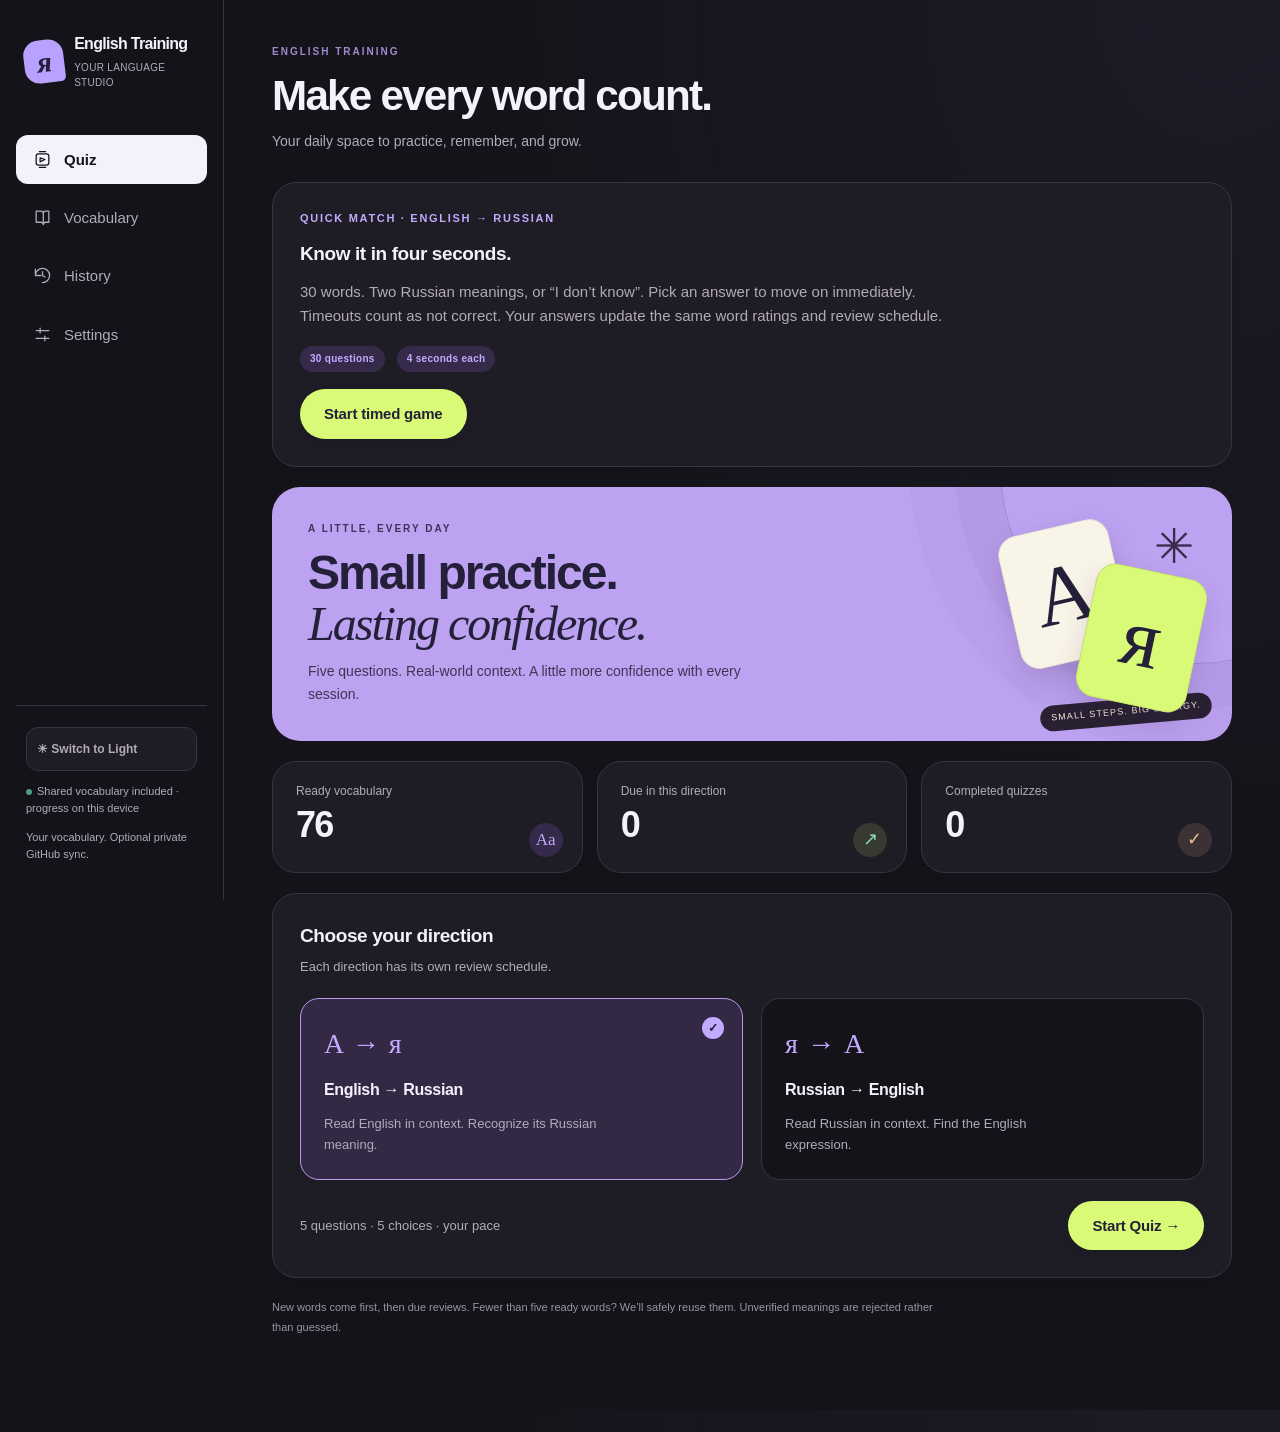
==== commit 730f164a: "Include all 76 vocabulary entries automatically for every visitor Store the complete bilingual datas" ====
--- a/index.html
+++ b/index.html
@@ -58,13 +58,18 @@
 
 .quick-intro .primary{min-height:50px}.quick-intro p{max-width:680px;line-height:1.65}.quick-question{margin-bottom:18px}.quick-question .prompt{font-size:clamp(32px,6vw,52px);margin:24px 0;overflow-wrap:anywhere}.quick-time{font-size:24px;font-variant-numeric:tabular-nums;color:var(--blue);min-width:64px;text-align:right}.quick-time-track{height:6px;border-radius:8px;overflow:hidden;background:var(--line)}.quick-time-track span{display:block;height:100%;width:100%;background:var(--blue)}.quick-choices .choice{display:flex;gap:14px;text-align:left;align-items:center;min-height:64px;width:100%}.quick-word-result{padding:15px 0;border-bottom:1px solid var(--line)}.quick-word-result:last-child{border:0}
 @media(max-width:650px){.quick-intro .primary{width:100%}.quick-question{padding:21px}.quick-choices .choice{min-height:68px;font-size:17px}.quick-time{font-size:24px}}
+
+/* Two large translation targets; unknown remains a separate full-width choice. */
+.quick-choices{display:grid;grid-template-columns:repeat(2,minmax(0,1fr));gap:16px}.quick-choices .choice{position:relative;display:flex;flex-direction:column;justify-content:center;align-items:center;gap:14px;min-height:170px;padding:24px 18px;text-align:center;font-size:clamp(18px,2.3vw,25px);line-height:1.45;overflow-wrap:anywhere}.quick-choices .choice .num{position:absolute;left:13px;top:12px;width:27px;height:27px}.quick-choice-label{display:block;max-width:100%}.quick-choices .quick-unknown{grid-column:1/-1;min-height:54px;font-size:16px;padding:15px;flex-direction:row}.quick-choices .quick-unknown .num{position:static}.quick-choices .choice.correct{border:2px solid #53d998;background:#15432d;color:#eafff3}.quick-choices .choice.wrong{border:2px solid #ff7685;background:#4b202a;color:#fff0f2}.quick-choices .choice:disabled{opacity:1;cursor:default}.quick-choice-mark{font-size:26px;font-weight:800}.quick-instant-feedback{margin-top:18px;padding:18px 22px;border:1px solid;border-radius:18px}.quick-instant-feedback strong{font-size:23px}.quick-instant-feedback p{margin-top:5px;line-height:1.5;color:inherit}.quick-instant-feedback.is-correct{background:#15432d;color:#bdf7d8;border-color:#53d998}.quick-instant-feedback.is-incorrect{background:#4b202a;color:#ffe0e5;border-color:#ff7685}
+@media(max-width:650px){.quick-choices{gap:10px}.quick-choices .choice{min-height:175px;padding:43px 12px 20px;font-size:18px;border-radius:19px!important}.quick-choices .quick-unknown{min-height:54px;padding:15px;font-size:16px}.quick-instant-feedback{padding:16px}.quick-instant-feedback strong{font-size:22px}}
 </style></head>
 <body><div class="app"><aside class="sidebar" aria-label="Main navigation"><div class="brand"><div class="logo" aria-hidden="true">я</div><div><strong>English Training</strong><small>YOUR LANGUAGE STUDIO</small></div></div><nav class="nav" aria-label="Learning pages"><button type="button" data-route="quiz"><svg viewBox="0 0 24 24" fill="none" stroke="currentColor" stroke-width="1.7" stroke-linecap="round" stroke-linejoin="round" aria-hidden="true"><rect x="4" y="5" width="16" height="14" rx="3"/><path d="M8 2h8M8 22h8M9 10l6 2-6 3z"/></svg><span>Quiz</span></button><button type="button" data-route="vocabulary"><svg viewBox="0 0 24 24" fill="none" stroke="currentColor" stroke-width="1.7" stroke-linecap="round" stroke-linejoin="round" aria-hidden="true"><path d="M4 4h6a3 3 0 013 3v14a3 3 0 00-3-3H4zm16 0h-4a3 3 0 00-3 3v14a3 3 0 013-3h4z"/></svg><span>Vocabulary</span></button><button type="button" data-route="history"><svg viewBox="0 0 24 24" fill="none" stroke="currentColor" stroke-width="1.7" stroke-linecap="round" stroke-linejoin="round" aria-hidden="true"><path d="M3 12a9 9 0 119 9M3 4v8h7M12 7v5l3 2"/></svg><span>History</span></button><button type="button" data-route="settings"><svg viewBox="0 0 24 24" fill="none" stroke="currentColor" stroke-width="1.7" stroke-linecap="round" stroke-linejoin="round" aria-hidden="true"><path d="M4 7h16M4 17h16M9 4v6M15 14v6"/></svg><span>Settings</span></button></nav><div class="sidebar-foot"><button type="button" id="theme-toggle" data-action="toggle-theme" aria-label="Switch to light mode">☀ Switch to Light</button><button type="button" id="resume-side" class="quiet hidden" data-action="resume">↗ Resume Quiz</button><span><span class="dot"></span><span id="storage-label">Checking storage…</span></span><span>Your vocabulary. Optional private GitHub sync.</span></div></aside><main id="main"><div id="alert-region"></div><div id="page"></div></main></div>
 <dialog id="editor-dialog" aria-labelledby="editor-title"></dialog>
 <dialog id="discard-dialog" aria-labelledby="discard-title"><div class="dialog-head"><h2 id="discard-title">Discard unsaved changes?</h2><p class="sub">Your changes have not been saved.</p></div><div class="dialog-foot"><button type="button" data-action="discard-cancel">Keep Editing</button><button type="button" class="danger" data-action="discard-confirm">Discard Changes</button></div></dialog>
 <dialog id="delete-dialog" aria-labelledby="delete-title"><div class="dialog-head"><h2 id="delete-title">Delete this word?</h2><p id="delete-description" class="sub"></p></div><div class="dialog-foot"><button type="button" data-action="delete-cancel">Cancel</button><button type="button" class="danger" id="delete-confirm" data-action="delete-confirm">Delete Word</button></div></dialog>
 <input type="file" id="json-files" class="file-input" accept=".json,application/json" multiple aria-label="Import vocabulary JSON files">
-<div id="toast" class="toast hidden" role="status" aria-live="polite"></div><noscript><p style="padding:30px">Enable JavaScript in your browser to use English Training.</p></noscript><script>globalThis.TRAINING_DICTIONARY = [
+<div id="toast" class="toast hidden" role="status" aria-live="polite"></div><noscript><p style="padding:30px">Enable JavaScript in your browser to use English Training.</p></noscript><script>globalThis.TRAINING_VOCABULARY = [{"english_term": "Abundance", "russian_translations": ["изобилие", "обилие"], "explanation_en": "A very large amount of something, often more than is needed.", "explanation_ru": "Очень большое количество чего-либо, часто больше, чем необходимо.", "examples": [{"en": "The region has an abundance of natural resources.", "ru": "В этом регионе изобилие природных ресурсов."}]}, {"english_term": "Affirmation", "russian_translations": ["подтверждение", "утверждение", "позитивное утверждение"], "explanation_en": "A statement confirming something is true, or a positive statement used to encourage yourself.", "explanation_ru": "Подтверждение чего-либо или позитивная фраза, которую человек повторяет для поддержки себя.", "examples": [{"en": "Her words were an affirmation of our decision.", "ru": "Её слова стали подтверждением нашего решения."}]}, {"english_term": "Ambitious", "russian_translations": ["амбициозный", "целеустремлённый", "масштабный"], "explanation_en": "Having strong goals and wanting to achieve important things. It can also describe a large or difficult project.", "explanation_ru": "Стремящийся к большим достижениям. Также описывает масштабные или сложные планы.", "examples": [{"en": "She has ambitious plans for her career.", "ru": "У неё амбициозные планы на карьеру."}]}, {"english_term": "Amongst", "russian_translations": ["среди", "между"], "explanation_en": "In the middle of or included within a group. A slightly more formal alternative to 'among'.", "explanation_ru": "Находящийся среди людей или предметов либо принадлежащий к группе.", "examples": [{"en": "She was amongst the first employees to join.", "ru": "Она была среди первых сотрудников."}]}, {"english_term": "Ascending", "russian_translations": ["восходящий", "поднимающийся", "возрастающий"], "explanation_en": "Moving upward or increasing. In sorting, it means going from smaller values to larger ones.", "explanation_ru": "Движущийся вверх или увеличивающийся. При сортировке — от меньшего к большему.", "examples": [{"en": "The airplane is ascending.", "ru": "Самолёт набирает высоту."}, {"en": "Sort the prices in ascending order.", "ru": "Отсортируй цены по возрастанию."}]}, {"english_term": "Ascending order", "russian_translations": ["порядок возрастания", "по возрастанию"], "explanation_en": "Arranging values from smallest to largest or from earliest to latest.", "explanation_ru": "Расположение значений от меньшего к большему или от раннего к позднему.", "examples": [{"en": "Arrange the dates in ascending order.", "ru": "Расположи даты по возрастанию."}]}, {"english_term": "Augment", "russian_translations": ["увеличивать", "расширять", "усиливать", "дополнять"], "explanation_en": "To make something bigger, stronger, or more useful by adding something.", "explanation_ru": "Увеличивать, усиливать или улучшать что-либо путём добавления новых элементов.", "examples": [{"en": "AI can augment human capabilities.", "ru": "ИИ может расширять возможности человека."}]}, {"english_term": "Commodity", "russian_translations": ["сырьевой товар", "биржевой товар", "массовый товар"], "explanation_en": "A basic product such as oil, wheat, or copper that is bought and sold and is often interchangeable between suppliers.", "explanation_ru": "Базовый товар, например нефть или пшеница, которым торгуют на рынке и который часто взаимозаменяем.", "examples": [{"en": "Oil is an important commodity.", "ru": "Нефть — важный сырьевой товар."}]}, {"english_term": "Crew", "russian_translations": ["экипаж", "команда", "бригада"], "explanation_en": "A group of people working together, especially on an airplane, ship, film, or practical task.", "explanation_ru": "Группа людей, работающих вместе, например экипаж самолёта или рабочая бригада.", "examples": [{"en": "The flight crew prepared the airplane.", "ru": "Экипаж подготовил самолёт."}]}, {"english_term": "Delete", "russian_translations": ["удалять", "стирать"], "explanation_en": "To remove something, especially text, data, or a file.", "explanation_ru": "Убирать или стирать что-либо, особенно текст, данные или файл.", "examples": [{"en": "Please delete the old document.", "ru": "Пожалуйста, удали старый документ."}]}, {"english_term": "Delusional", "russian_translations": ["оторванный от реальности", "имеющий ложные убеждения", "бредовый"], "explanation_en": "Believing something clearly false despite evidence. Informally, having extremely unrealistic expectations.", "explanation_ru": "Имеющий убеждения, противоречащие реальности. Разговорно — с крайне нереалистичными ожиданиями.", "examples": [{"en": "He's delusional if he thinks we can finish in one hour.", "ru": "Он оторван от реальности, если думает, что мы закончим за час."}]}, {"english_term": "Deputy", "russian_translations": ["заместитель", "помощник руководителя"], "explanation_en": "Someone who assists a leader and can perform the leader's duties when needed.", "explanation_ru": "Человек, помогающий руководителю и при необходимости выполняющий его обязанности.", "examples": [{"en": "The deputy director will lead the meeting.", "ru": "Собрание проведёт заместитель директора."}]}, {"english_term": "Descending", "russian_translations": ["нисходящий", "спускающийся", "убывающий"], "explanation_en": "Moving downward or decreasing. In sorting, going from larger values to smaller ones.", "explanation_ru": "Движущийся вниз или уменьшающийся. При сортировке — от большего к меньшему.", "examples": [{"en": "The airplane is descending.", "ru": "Самолёт снижается."}]}, {"english_term": "Descending order", "russian_translations": ["порядок убывания", "по убыванию"], "explanation_en": "Arranging values from largest to smallest or latest to earliest.", "explanation_ru": "Расположение значений от большего к меньшему или от позднего к раннему.", "examples": [{"en": "Sort the salaries in descending order.", "ru": "Отсортируй зарплаты по убыванию."}]}, {"english_term": "Deviation", "russian_translations": ["отклонение", "отступление"], "explanation_en": "A difference from what is expected, planned, or normal.", "explanation_ru": "Разница между фактическим и ожидаемым, запланированным или нормальным.", "examples": [{"en": "We noticed a deviation from the plan.", "ru": "Мы заметили отклонение от плана."}]}, {"english_term": "Different", "russian_translations": ["другой", "разный", "отличающийся"], "explanation_en": "Not the same as another person or thing.", "explanation_ru": "Не такой, как другой человек или предмет; имеющий отличия.", "examples": [{"en": "This version is different.", "ru": "Эта версия отличается."}]}, {"english_term": "Distinctive", "russian_translations": ["отличительный", "характерный", "узнаваемый", "выделяющийся"], "explanation_en": "Having a noticeable quality that makes something different from others and easy to recognize.", "explanation_ru": "Обладающий заметной особенностью, благодаря которой что-либо легко отличить от других.", "examples": [{"en": "She has a distinctive voice.", "ru": "У неё узнаваемый голос."}, {"en": "Our product needs a distinctive feature.", "ru": "Нашему продукту нужна отличительная особенность."}]}, {"english_term": "Distinctive feature", "russian_translations": ["отличительная особенность", "характерная черта"], "explanation_en": "A characteristic that makes something easy to recognize or distinguish.", "explanation_ru": "Характеристика, помогающая отличить предмет или человека от других.", "examples": [{"en": "The camera is its most distinctive feature.", "ru": "Камера — его главная отличительная особенность."}]}, {"english_term": "Distract", "russian_translations": ["отвлекать", "рассеивать внимание"], "explanation_en": "To take someone's attention away from what they are doing.", "explanation_ru": "Переключать внимание человека с того, чем он занят.", "examples": [{"en": "Don't distract me while I'm working.", "ru": "Не отвлекай меня, пока я работаю."}]}, {"english_term": "Domain", "russian_translations": ["область", "сфера", "домен", "предметная область"], "explanation_en": "An area of knowledge or activity. In technology, also an internet address or a defined part of a system.", "explanation_ru": "Область знаний или деятельности. В технологиях — интернет-домен или определённая часть системы.", "examples": [{"en": "That's outside my domain of expertise.", "ru": "Это вне моей области компетенции."}, {"en": "We registered a new domain.", "ru": "Мы зарегистрировали новый домен."}]}, {"english_term": "Embedded", "russian_translations": ["встроенный", "внедрённый"], "explanation_en": "Integrated inside something else as part of it.", "explanation_ru": "Встроенный или внедрённый внутрь чего-либо как составная часть.", "examples": [{"en": "The device has an embedded computer.", "ru": "В устройство встроен компьютер."}]}, {"english_term": "Evolution", "russian_translations": ["эволюция", "развитие", "постепенное изменение"], "explanation_en": "Gradual change and development over time, including biological changes across generations.", "explanation_ru": "Постепенное изменение и развитие с течением времени, в том числе биологическое развитие.", "examples": [{"en": "The evolution of smartphones changed communication.", "ru": "Развитие смартфонов изменило общение."}]}, {"english_term": "Fat", "russian_translations": ["толстый", "полный", "жир"], "explanation_en": "As an adjective, having a lot of body fat. As a noun, fat in the body or food.", "explanation_ru": "Как прилагательное — имеющий много жировой ткани. Как существительное — жир.", "examples": [{"en": "This food contains a lot of fat.", "ru": "В этой пище много жира."}]}, {"english_term": "Generic", "russian_translations": ["общий", "типовой", "универсальный", "небрендовый"], "explanation_en": "Not specific to one brand, person, or situation; ordinary or standard.", "explanation_ru": "Не относящийся к конкретному бренду, человеку или ситуации; типовой.", "examples": [{"en": "The website uses a generic design.", "ru": "На сайте используется типовой дизайн."}]}, {"english_term": "Genuine", "russian_translations": ["настоящий", "подлинный", "искренний"], "explanation_en": "Real rather than fake, or honest and sincere.", "explanation_ru": "Настоящий, не поддельный; также искренний, без притворства.", "examples": [{"en": "She showed genuine interest.", "ru": "Она проявила искренний интерес."}]}, {"english_term": "Homie", "russian_translations": ["кореш", "приятель", "близкий друг"], "explanation_en": "An informal slang word for a close friend.", "explanation_ru": "Разговорное сленговое слово для близкого друга или приятеля.", "examples": [{"en": "What's up, homie?", "ru": "Как дела, кореш?"}]}, {"english_term": "Hypocrisy", "russian_translations": ["лицемерие", "двуличие"], "explanation_en": "Claiming to follow beliefs or rules that your own actions contradict.", "explanation_ru": "Когда человек заявляет об одних принципах, но сам поступает вопреки им.", "examples": [{"en": "He criticizes lateness but is always late. That's hypocrisy.", "ru": "Он критикует опоздания, но сам постоянно опаздывает. Это лицемерие."}]}, {"english_term": "I can't be bothered to", "russian_translations": ["мне лень", "мне неохота", "не хочу заморачиваться"], "explanation_en": "An informal way to say you do not want to make the effort to do something.", "explanation_ru": "Разговорное выражение: не хочется тратить силы на какое-либо действие.", "examples": [{"en": "I can't be bothered to go to the conference room.", "ru": "Мне лень идти в конференц-зал."}, {"en": "I can't be bothered to cook.", "ru": "Мне лень готовить."}]}, {"english_term": "I don't feel like going", "russian_translations": ["мне не хочется идти", "мне неохота идти"], "explanation_en": "A natural, gentle way to say you do not want to go somewhere.", "explanation_ru": "Естественный и мягкий способ сказать, что нет желания куда-либо идти.", "examples": [{"en": "I don't feel like going anywhere today.", "ru": "Мне сегодня никуда не хочется идти."}]}, {"english_term": "I'm too lazy to go", "russian_translations": ["мне лень идти", "мне лень куда-то идти"], "explanation_en": "A direct, informal way to say you do not want to make the effort to go somewhere.", "explanation_ru": "Разговорное выражение, означающее нежелание тратить силы на то, чтобы куда-то идти.", "examples": [{"en": "I'm too lazy to go to the conference room.", "ru": "Мне лень идти в конференц-зал."}]}, {"english_term": "Idle", "russian_translations": ["бездействующий", "простаивающий", "незанятый"], "explanation_en": "Not working, moving, or being used at the moment.", "explanation_ru": "Не работающий, не занятый или временно не используемый.", "examples": [{"en": "The server has been idle for hours.", "ru": "Сервер простаивает уже несколько часов."}]}, {"english_term": "Imitate", "russian_translations": ["подражать", "копировать", "имитировать"], "explanation_en": "To copy someone's behavior, voice, actions, or style without necessarily pretending to be that person.", "explanation_ru": "Копировать поведение, голос или стиль другого человека, не обязательно выдавая себя за него.", "examples": [{"en": "He imitates his manager's speaking style.", "ru": "Он подражает манере речи руководителя."}]}, {"english_term": "Impersonate", "russian_translations": ["выдавать себя за кого-то", "изображать другого человека", "пародировать"], "explanation_en": "To pretend to be another person by copying their identity, voice, appearance, or behavior, either for entertainment or deception.", "explanation_ru": "Изображать другого человека или выдавать себя за него. Это может быть пародия или обман.", "examples": [{"en": "The comedian impersonated famous actors.", "ru": "Комик пародировал известных актёров."}, {"en": "The scammer impersonated a police officer.", "ru": "Мошенник выдавал себя за полицейского."}]}, {"english_term": "Impersonation", "russian_translations": ["выдача себя за другого человека", "пародирование", "имитация личности"], "explanation_en": "The act of pretending to be someone else, for entertainment or deception.", "explanation_ru": "Действие, при котором человек изображает другого ради развлечения или обмана.", "examples": [{"en": "The account was removed for impersonation.", "ru": "Аккаунт удалили за выдачу себя за другого человека."}]}, {"english_term": "Impersonator", "russian_translations": ["пародист", "двойник", "человек, выдающий себя за другого"], "explanation_en": "Someone who imitates or pretends to be another person.", "explanation_ru": "Человек, который изображает или копирует другого человека.", "examples": [{"en": "The impersonator performed on stage.", "ru": "Пародист выступил на сцене."}]}, {"english_term": "Incentive", "russian_translations": ["стимул", "побуждение", "мотивация"], "explanation_en": "A reward, benefit, or opportunity that encourages someone to do something.", "explanation_ru": "Награда, выгода или возможность, побуждающая человека действовать.", "examples": [{"en": "Bonuses are an incentive to improve performance.", "ru": "Премии служат стимулом для повышения эффективности."}]}, {"english_term": "Inference", "russian_translations": ["вывод", "умозаключение", "заключение"], "explanation_en": "A conclusion reached by reasoning from available information rather than being told directly.", "explanation_ru": "Вывод, сделанный на основе имеющихся данных и рассуждений.", "examples": [{"en": "We can make an inference from the sales data.", "ru": "Мы можем сделать вывод на основе данных о продажах."}]}, {"english_term": "Ingratitude", "russian_translations": ["неблагодарность"], "explanation_en": "A lack of appreciation or thanks for help or kindness.", "explanation_ru": "Отсутствие благодарности за помощь или доброту.", "examples": [{"en": "He was disappointed by their ingratitude.", "ru": "Он был разочарован их неблагодарностью."}]}, {"english_term": "In plain English", "russian_translations": ["простыми словами", "понятным языком", "без сложных терминов"], "explanation_en": "An expression asking someone to explain something clearly and simply, without jargon.", "explanation_ru": "Просьба объяснить что-либо просто и понятно, без сложных терминов.", "examples": [{"en": "Can you explain it in plain English?", "ru": "Можешь объяснить это простыми словами?"}]}, {"english_term": "Lazy", "russian_translations": ["ленивый", "не желающий прилагать усилия"], "explanation_en": "Unwilling to work or make an effort, either generally or at a particular moment.", "explanation_ru": "Не желающий работать или прилагать усилия; может описывать характер или временное состояние.", "examples": [{"en": "I'm feeling lazy today.", "ru": "Мне сегодня лень что-либо делать."}]}, {"english_term": "Legal precedent", "russian_translations": ["судебный прецедент", "юридический прецедент"], "explanation_en": "An earlier court decision used as a guide or authority in similar cases.", "explanation_ru": "Предыдущее судебное решение, используемое как ориентир или обязательное основание в похожих делах.", "examples": [{"en": "The judge relied on a legal precedent.", "ru": "Судья опирался на судебный прецедент."}]}, {"english_term": "Leverage", "russian_translations": ["рычаг", "преимущество", "использовать с выгодой", "кредитное плечо"], "explanation_en": "To use existing resources or advantages to achieve more. As a noun, influence or an advantage; in finance, use of borrowed money.", "explanation_ru": "Использовать ресурсы или преимущества для большего результата; также рычаг влияния или использование заёмных средств.", "examples": [{"en": "We can leverage our technology to build new products.", "ru": "Мы можем использовать наши технологии для создания новых продуктов."}]}, {"english_term": "Lightweight", "russian_translations": ["лёгкий", "облегчённый", "нетребовательный к ресурсам"], "explanation_en": "Not heavy. In technology, software or systems that use relatively few resources.", "explanation_ru": "Имеющий небольшой вес; в технологиях — потребляющий мало ресурсов.", "examples": [{"en": "We need a lightweight application.", "ru": "Нам нужно лёгкое приложение."}]}, {"english_term": "Mechanical", "russian_translations": ["механический", "машинный", "автоматический"], "explanation_en": "Related to machines or mechanisms; sometimes describing actions performed without much thought.", "explanation_ru": "Связанный с машинами и механизмами; иногда — выполняемый автоматически, без размышлений.", "examples": [{"en": "The engineer found a mechanical problem.", "ru": "Инженер обнаружил механическую неисправность."}]}, {"english_term": "Moat", "russian_translations": ["ров", "защитный ров", "устойчивое конкурентное преимущество"], "explanation_en": "A protective ditch around a castle. In business, an advantage that protects a company from competitors.", "explanation_ru": "Защитный ров вокруг замка; в бизнесе — устойчивое преимущество перед конкурентами.", "examples": [{"en": "The castle was surrounded by a moat.", "ru": "Замок был окружён рвом."}, {"en": "A strong brand creates a competitive moat.", "ru": "Сильный бренд создаёт устойчивое конкурентное преимущество."}]}, {"english_term": "Occasionally", "russian_translations": ["иногда", "изредка", "время от времени"], "explanation_en": "Sometimes, but not regularly or frequently.", "explanation_ru": "Иногда, но не регулярно и не часто.", "examples": [{"en": "I occasionally work from home.", "ru": "Я иногда работаю из дома."}]}, {"english_term": "Overseen", "russian_translations": ["находившийся под надзором", "контролируемый", "курируемый"], "explanation_en": "The past participle of 'oversee', meaning supervised or managed.", "explanation_ru": "Третья форма глагола 'oversee': находившийся под чьим-либо контролем.", "examples": [{"en": "The project was overseen by the director.", "ru": "Проект находился под контролем директора."}]}, {"english_term": "Overseeing", "russian_translations": ["контроль", "надзор", "курирование", "осуществляющий контроль"], "explanation_en": "Supervising and managing work to make sure it is done correctly.", "explanation_ru": "Наблюдение за работой и управление процессом для обеспечения правильного выполнения.", "examples": [{"en": "She is overseeing product development.", "ru": "Она курирует разработку продукта."}]}, {"english_term": "Perplexed", "russian_translations": ["озадаченный", "растерянный", "сбитый с толку"], "explanation_en": "Confused because something is difficult to understand.", "explanation_ru": "Испытывающий недоумение или растерянность из-за непонятной ситуации.", "examples": [{"en": "I was perplexed by his response.", "ru": "Я был озадачен его ответом."}]}, {"english_term": "Pillars", "russian_translations": ["столбы", "колонны", "опоры", "основы"], "explanation_en": "Plural of pillar: physical supports or, figuratively, the main principles supporting a system or strategy.", "explanation_ru": "Множественное число от 'pillar': колонны, опоры или основные принципы, на которых что-либо держится.", "examples": [{"en": "Trust and transparency are pillars of our culture.", "ru": "Доверие и прозрачность — основы нашей культуры."}]}, {"english_term": "Plain English", "russian_translations": ["простой английский", "понятный английский", "объяснение простыми словами"], "explanation_en": "Clear English without unnecessary jargon or complicated expressions.", "explanation_ru": "Простой и понятный английский без лишних сложных терминов.", "examples": [{"en": "The instructions are written in plain English.", "ru": "Инструкции написаны простым английским языком."}]}, {"english_term": "Plain language", "russian_translations": ["простой язык", "понятный язык", "доступное изложение"], "explanation_en": "Clear, easy-to-understand communication without unnecessary complexity.", "explanation_ru": "Простое и понятное изложение информации без сложных формулировок.", "examples": [{"en": "Can you explain it in plain language?", "ru": "Можешь объяснить это простыми словами?"}, {"en": "Write the documentation in plain language.", "ru": "Пиши документацию простым языком."}]}, {"english_term": "Precedent", "russian_translations": ["прецедент", "предыдущий случай, служащий примером"], "explanation_en": "A past event or decision that guides future similar situations, including earlier court decisions.", "explanation_ru": "Событие или решение из прошлого, которое служит примером для будущих похожих ситуаций.", "examples": [{"en": "We don't want to set a precedent.", "ru": "Мы не хотим создавать прецедент."}, {"en": "There is no precedent for this situation.", "ru": "Для этой ситуации нет прецедента."}]}, {"english_term": "Retrieve", "russian_translations": ["извлекать", "получать", "возвращать", "восстанавливать"], "explanation_en": "To find and bring something back, especially information, data, or an object.", "explanation_ru": "Находить и возвращать что-либо, особенно данные, информацию или предмет.", "examples": [{"en": "The system can retrieve data from the database.", "ru": "Система может извлекать данные из базы данных."}]}, {"english_term": "Rollout", "russian_translations": ["запуск", "развёртывание", "поэтапное внедрение"], "explanation_en": "The process of introducing a new product, feature, or system to users.", "explanation_ru": "Процесс запуска или внедрения нового продукта, функции или системы.", "examples": [{"en": "The rollout begins next week.", "ru": "Развёртывание начнётся на следующей неделе."}]}, {"english_term": "Self-replicate", "russian_translations": ["самовоспроизводиться", "самокопироваться", "самостоятельно создавать свои копии"], "explanation_en": "To create copies of itself. Used in biology and technology, such as viruses or computer worms.", "explanation_ru": "Создавать собственные копии. Используется в биологии и технологиях.", "examples": [{"en": "A virus cannot self-replicate without a host cell.", "ru": "Вирус не может самовоспроизводиться без клетки хозяина."}, {"en": "Some programs can self-replicate.", "ru": "Некоторые программы могут самостоятельно создавать свои копии."}]}, {"english_term": "Self-replicating", "russian_translations": ["самовоспроизводящийся", "самокопирующийся"], "explanation_en": "Able to create copies of itself.", "explanation_ru": "Способный самостоятельно создавать свои копии.", "examples": [{"en": "Scientists are exploring self-replicating robots.", "ru": "Учёные исследуют самовоспроизводящихся роботов."}]}, {"english_term": "Self-replication", "russian_translations": ["самовоспроизведение", "самокопирование"], "explanation_en": "The process of creating copies of oneself or itself.", "explanation_ru": "Процесс создания объектом или системой собственных копий.", "examples": [{"en": "Self-replication is important in biology.", "ru": "Самовоспроизведение важно в биологии."}]}, {"english_term": "Set a precedent", "russian_translations": ["создать прецедент", "заложить прецедент"], "explanation_en": "To make a decision that becomes an example for similar decisions in the future.", "explanation_ru": "Принять решение, которое станет примером для будущих похожих ситуаций.", "examples": [{"en": "This decision could set a precedent.", "ru": "Это решение может создать прецедент."}]}, {"english_term": "Set a dangerous precedent", "russian_translations": ["создать опасный прецедент"], "explanation_en": "To make a decision that may encourage harmful similar decisions in the future.", "explanation_ru": "Принять решение, которое может привести к повторению нежелательных ситуаций.", "examples": [{"en": "Ignoring the rule could set a dangerous precedent.", "ru": "Игнорирование правила может создать опасный прецедент."}]}, {"english_term": "Short", "russian_translations": ["короткий", "низкий", "невысокий"], "explanation_en": "Having little length, height, or duration compared with what is usual.", "explanation_ru": "Имеющий небольшую длину, высоту или продолжительность.", "examples": [{"en": "He is short, but his brother is tall.", "ru": "Он невысокий, а его брат высокий."}, {"en": "We had a short meeting.", "ru": "У нас было короткое совещание."}]}, {"english_term": "Skinny", "russian_translations": ["очень худой", "тощий", "худощавый"], "explanation_en": "Very thin, often with little body fat or muscle. It can sound negative about a person.", "explanation_ru": "Очень худой, часто с небольшим количеством жира или мышц; иногда звучит неодобрительно.", "examples": [{"en": "The abandoned dog looked skinny.", "ru": "Брошенная собака выглядела очень худой."}]}, {"english_term": "Slim", "russian_translations": ["стройный", "худощавый", "тонкий"], "explanation_en": "Thin in an attractive or healthy-looking way; also narrow.", "explanation_ru": "Стройный, обычно с положительным оттенком; также тонкий или узкий.", "examples": [{"en": "She has a slim figure.", "ru": "У неё стройная фигура."}]}, {"english_term": "Tall", "russian_translations": ["высокий", "высокорослый"], "explanation_en": "Having greater height than usual.", "explanation_ru": "Имеющий большую высоту по сравнению с обычным.", "examples": [{"en": "He is the tallest person in our team.", "ru": "Он самый высокий в нашей команде."}]}, {"english_term": "Thin", "russian_translations": ["тонкий", "худой", "негустой"], "explanation_en": "Having little thickness or, for a person, little body fat.", "explanation_ru": "Имеющий небольшую толщину; о человеке — худой.", "examples": [{"en": "The walls are very thin.", "ru": "Стены очень тонкие."}, {"en": "He became thin after losing weight.", "ru": "Он стал худым после снижения веса."}]}, {"english_term": "Through", "russian_translations": ["через", "сквозь", "посредством", "до конца"], "explanation_en": "Moving from one side to another, passing inside something, or using a particular method.", "explanation_ru": "Движение через что-либо или получение результата определённым способом.", "examples": [{"en": "We walked through the park.", "ru": "Мы прошли через парк."}, {"en": "I found out through a colleague.", "ru": "Я узнал об этом через коллегу."}]}, {"english_term": "Throughput", "russian_translations": ["пропускная способность", "производительность", "объём обработки"], "explanation_en": "The amount of work, data, or material a system processes in a given time.", "explanation_ru": "Количество работы, данных или материалов, обрабатываемое системой за определённое время.", "examples": [{"en": "We improved the system's throughput.", "ru": "Мы повысили пропускную способность системы."}]}, {"english_term": "Thumb", "russian_translations": ["большой палец руки"], "explanation_en": "The short, thick finger on the side of your hand.", "explanation_ru": "Короткий широкий палец сбоку ладони.", "examples": [{"en": "He gave me a thumbs-up.", "ru": "Он показал большой палец в знак одобрения."}]}, {"english_term": "Transactional", "russian_translations": ["транзакционный", "связанный с операциями", "основанный на обмене выгодами"], "explanation_en": "Related to transactions or exchanges. In relationships, focused mainly on what each side gives and receives.", "explanation_ru": "Связанный со сделками или операциями; в отношениях — основанный на взаимной выгоде.", "examples": [{"en": "The system processes transactional data.", "ru": "Система обрабатывает транзакционные данные."}, {"en": "Their relationship was purely transactional.", "ru": "Их отношения строились исключительно на взаимной выгоде."}]}, {"english_term": "Turnover", "russian_translations": ["оборот", "выручка", "текучесть кадров"], "explanation_en": "The value of sales over a period, especially in British English, or the rate at which employees leave and are replaced.", "explanation_ru": "Оборот или объём продаж за период; также текучесть кадров.", "examples": [{"en": "The company increased its annual turnover.", "ru": "Компания увеличила годовой оборот."}, {"en": "High employee turnover is expensive.", "ru": "Высокая текучесть кадров дорого обходится."}]}, {"english_term": "Unique", "russian_translations": ["уникальный", "единственный в своём роде", "неповторимый"], "explanation_en": "Being the only one of its kind or unlike anything else.", "explanation_ru": "Единственный в своём роде или обладающий неповторимыми характеристиками.", "examples": [{"en": "This product has a unique feature.", "ru": "У этого продукта есть уникальная функция."}]}, {"english_term": "Unlikely", "russian_translations": ["маловероятный", "вряд ли", "непохожий на правду"], "explanation_en": "Not expected to happen or probably not true.", "explanation_ru": "То, что, скорее всего, не произойдёт или маловероятно является правдой.", "examples": [{"en": "It's unlikely we'll finish today.", "ru": "Маловероятно, что мы закончим сегодня."}]}, {"english_term": "Unprecedented", "russian_translations": ["беспрецедентный", "небывалый", "не имеющий аналогов"], "explanation_en": "Never having happened before or never having reached such a level or scale. It can describe good or bad events.", "explanation_ru": "То, чего раньше никогда не было, или событие невиданного масштаба.", "examples": [{"en": "The company is experiencing unprecedented growth.", "ru": "Компания переживает беспрецедентный рост."}, {"en": "AI is developing at an unprecedented pace.", "ru": "ИИ развивается беспрецедентными темпами."}]}, {"english_term": "Unprecedented growth", "russian_translations": ["беспрецедентный рост", "небывалый рост"], "explanation_en": "Growth at a speed or scale never experienced before.", "explanation_ru": "Рост с такой скоростью или в таком масштабе, которого раньше не наблюдалось.", "examples": [{"en": "The startup achieved unprecedented growth.", "ru": "Стартап добился беспрецедентного роста."}]}, {"english_term": "Variant", "russian_translations": ["вариант", "разновидность", "модификация"], "explanation_en": "A version of something that differs slightly from other versions.", "explanation_ru": "Версия или разновидность чего-либо, немного отличающаяся от других.", "examples": [{"en": "We are testing a new variant of the app.", "ru": "Мы тестируем новый вариант приложения."}]}, {"english_term": "Without precedent", "russian_translations": ["без прецедентов", "не имеющий прецедентов", "беспрецедентный"], "explanation_en": "Having no known previous example or comparable event.", "explanation_ru": "Не имеющий известных аналогов или подобных случаев в прошлом.", "examples": [{"en": "The scale of the disaster was without precedent.", "ru": "Масштаб катастрофы был беспрецедентным."}]}];
+globalThis.TRAINING_DICTIONARY = [
   {
     "id": "attempt",
     "family": "action",
@@ -3486,7 +3491,7 @@
 }
 function deleteWord(s,id,now=Date.now()){const w=s.words.find(w=>w.id===id);if(w){w.deletedAt=now;w.updatedAt=now;}}
 function resolve(c,dictionary){const ru=new Set(c.russian_translations.map(norm));const found=dictionary.filter(m=>m.aliases.map(norm).includes(norm(c.english_term))&&ru.size&&[...ru].every(t=>m.content.russian_translations.map(norm).includes(t)));return found.length===1?found[0]:null;}
-function hideAnswers(sentence,aliases){let text=sentence;for(const a of aliases.slice().sort((a,b)=>b.length-a.length)){if(!a.trim())continue;const escaped=a.replace(/[.*+?^${}()|[\]\\]/g,'\\__ENGLISH_SCRIPT__');const re=new RegExp('(^|[^\\p{L}\\p{N}])('+escaped+')(?=$|[^\\p{L}\\p{N}])','giu');text=text.replace(re,(_,prefix)=>prefix+'____');}return text;}
+function hideAnswers(sentence,aliases){let text=sentence;for(const a of aliases.slice().sort((a,b)=>b.length-a.length)){if(!a.trim())continue;const escaped=a.replace(/[.*+?^${}()|[\]\\]/g,'\\$&');const re=new RegExp('(^|[^\\p{L}\\p{N}])('+escaped+')(?=$|[^\\p{L}\\p{N}])','giu');text=text.replace(re,(_,prefix)=>prefix+'____');}return text;}
 function makeChoice(c,meaningID,d,example){return {id:uid(),label:d==='enRu'?c.russian_translations.join('; '):c.english_term,definition:d==='enRu'?c.explanation_ru:c.explanation_en,example:d==='enRu'?example.ru:example.en,meaningID};}
 function generate(s,d,dictionary,now=Date.now()){
  if(!['enRu','ruEn'].includes(d))invalid('Choose a quiz direction.');
@@ -3559,13 +3564,14 @@
  const q={id:uid(),kind:'quick_match',direction:'enRu',status:'in_progress',startedAt:now,completedAt:null,currentIndex:0,questions:quickQuestions(s,dictionary),answers:[],score:0,deadline:now+4000};
  s.sessions.push(q);return q;
 }
-function answerQuick(s,id,qid,selectedID,now=Date.now(),reason='answer'){
+function answerQuick(s,id,qid,selectedID,now=Date.now(),reason='answer',feedbackMs=0){
+ if(!Number.isFinite(feedbackMs)||feedbackMs<0||feedbackMs>2000)invalid('Invalid feedback duration.');
  const q=s.sessions.find(q=>q.id===id&&q.kind==='quick_match');if(!q)invalid('Timed game not found.');
  if(q.status!=='in_progress'||q.questions[q.currentIndex]?.id!==qid||q.answers.some(a=>a.questionID===qid))return q;
  const expired=now>=q.deadline,timeout=reason==='timeout'||expired;
  if(reason==='timeout'&&!expired)return q;
  submit(s,id,qid,timeout?null:selectedID,now);q.answers.at(-1).reason=timeout?'timeout':selectedID===null?'unknown':'answer';
- if(q.status==='in_progress'){next(s,id);q.deadline=now+4000}else q.deadline=null;
+ if(q.status==='in_progress'){next(s,id);q.deadline=now+4000+feedbackMs}else q.deadline=null;
  return q;
 }
 function attachDictionaryHistory(s,w,dictionary){
@@ -3585,12 +3591,51 @@
 root.TrainingCore={quickQuestions,startQuick,answerQuick,wordRating,DAY,MAX_BYTES,norm,clone,uid,shuffle,blankContent,initial,initialLearning,validate,saveWord,deleteWord,duplicate,resolve,hideAnswers,generate,start,schedule,submit,next,parseJSON,recordImport,importContent,validateState};
 })(globalThis);
 
+/* Repository-owned vocabulary, bundled into the offline app by build.py. */
+(function(root){
+'use strict';
+const C=root.TrainingCore,entries=root.TRAINING_VOCABULARY,byTerm=new Map();
+// A fixed publication time keeps independently initialized devices identical.
+const publishedAt=Date.UTC(2026,10,3);
+if(!Array.isArray(entries)||!entries.length)throw Error('The shared vocabulary is missing. Rebuild the app.');
+for(const content of entries){
+ C.validate(content);
+ const term=C.norm(content.english_term);
+ if(byTerm.has(term))throw Error('Duplicate shared vocabulary term: '+content.english_term);
+ byTerm.set(term,content);
+ // Keep earlier accepted translations while supporting every supplied synonym.
+ const matches=root.TRAINING_DICTIONARY.filter(m=>m.aliases.some(a=>C.norm(a)===term));
+ if(matches.length!==1)throw Error('Shared vocabulary needs one supported meaning: '+content.english_term);
+ const meaning=matches[0],previous=meaning.content.russian_translations;
+ meaning.content=C.clone(content);
+ const translations=new Set(content.russian_translations.map(C.norm));
+ for(const text of previous)if(!translations.has(C.norm(text))){meaning.content.russian_translations.push(text);translations.add(C.norm(text));}
+}
+function seed(state){
+ const ids=new Set(state.words.map(w=>w.id)),terms=new Set(state.words.map(w=>C.norm(w.content.english_term)));
+ let added=0;
+ for(const content of entries){
+  const term=C.norm(content.english_term),id='bundled:'+encodeURIComponent(term);
+  // Drafts, edits, renamed entries and deletion tombstones belong to the user.
+  if(ids.has(id)||terms.has(term))continue;
+  C.saveWord(state,{id,content:C.clone(content)},'ready',publishedAt);
+  ids.add(id);terms.add(term);added++;
+ }
+ return added;
+}
+function isShared(word){
+ const content=byTerm.get(C.norm(word.content.english_term));
+ return word.status==='ready'&&word.deletedAt==null&&!!content&&Object.keys(content).every(key=>JSON.stringify(content[key])===JSON.stringify(word.content[key]));
+}
+root.TrainingVocabulary={seed,isShared};
+})(globalThis);
+
 /* All learning mutations commit as one IndexedDB read/modify/write transaction. */
 (function(root){
 'use strict';
 class TrainingStore {
  constructor(){this.db=null;this.listeners=[];this.channel=null;try{if(typeof BroadcastChannel!=='undefined')this.channel=new BroadcastChannel('english-training-updates');}catch{}this.channel?.addEventListener('message',()=>this.listeners.forEach(fn=>fn()));}
- async open(){if(!root.indexedDB)throw new Error('This browser does not allow local database storage here. Open this HTML in a normal Chrome window, or use the included localhost server.');this.db=await new Promise((resolve,reject)=>{const r=indexedDB.open('EnglishTrainingBrowser',1);r.onupgradeneeded=()=>{r.result.createObjectStore('data');r.result.createObjectStore('handles');};r.onerror=()=>reject(r.error);r.onblocked=()=>reject(new Error('Another tab is blocking the database upgrade. Close other English Training tabs and reload.'));r.onsuccess=()=>resolve(r.result);});this.db.onversionchange=()=>{this.db.close();this.listeners.forEach(fn=>fn(new Error('The local database changed in another tab. Reload this page.')));};await this.transact(()=>null);return this;}
+ async open(){if(!root.indexedDB)throw new Error('This browser does not allow local database storage here. Open this HTML in a normal Chrome window, or use the included localhost server.');this.db=await new Promise((resolve,reject)=>{const r=indexedDB.open('EnglishTrainingBrowser',1);r.onupgradeneeded=()=>{r.result.createObjectStore('data');r.result.createObjectStore('handles');};r.onerror=()=>reject(r.error);r.onblocked=()=>reject(new Error('Another tab is blocking the database upgrade. Close other English Training tabs and reload.'));r.onsuccess=()=>resolve(r.result);});this.db.onversionchange=()=>{this.db.close();this.listeners.forEach(fn=>fn(new Error('The local database changed in another tab. Reload this page.')));};await this.transact(s=>TrainingVocabulary.seed(s));return this;}
  async read(){return new Promise((resolve,reject)=>{const t=this.db.transaction('data','readonly'),r=t.objectStore('data').get('state');r.onsuccess=()=>{try{const s=r.result||TrainingCore.initial();TrainingCore.validateState(s);resolve(s);}catch(e){reject(e);}};r.onerror=()=>reject(r.error);});}
  async transact(mutation){return new Promise((resolve,reject)=>{const t=this.db.transaction('data','readwrite'),store=t.objectStore('data'),r=store.get('state');let result,state,reason;r.onsuccess=()=>{try{state=r.result||TrainingCore.initial();TrainingCore.validateState(state);result=mutation(state);if(result&&typeof result.then==='function')throw new Error('Async work is not allowed inside a local save transaction.');TrainingCore.validateState(state);state.revision++;store.put(state,'state');}catch(e){reason=e;t.abort();}};t.oncomplete=()=>{this.channel?.postMessage('changed');resolve({state,result});};t.onerror=()=>{reason??=t.error;};t.onabort=()=>reject(reason||t.error||new Error('Local save was interrupted. Please retry.'));});}
  async githubReceipt(value){return new Promise((resolve,reject)=>{const t=this.db.transaction('data',value===undefined?'readonly':'readwrite'),s=t.objectStore('data');const r=value===undefined?s.get('githubReceipt'):s.put(value,'githubReceipt');let result;r.onsuccess=()=>{result=r.result};t.oncomplete=()=>resolve(result);t.onerror=()=>reject(t.error);t.onabort=()=>reject(t.error||Error('Could not save GitHub confirmation.'));});}
@@ -3768,7 +3813,7 @@
 (function(){
 'use strict';
 const C=TrainingCore,D=TRAINING_DICTIONARY,store=new TrainingStore();
-let github=null,githubReceipt=null,githubNotice=false,quickRunning=false,quickClock=new TrainingQuickClock(),quickSubmitting=false;
+let github=null,githubReceipt=null,githubNotice=false,quickRunning=false,quickClock=new TrainingQuickClock(),quickSubmitting=false,quickFeedback=null;
 let data=C.initial(),route='quiz',direction='enRu',quizID=null,showResults=false,selectedWord=null,selectedHistory=null,selection=null,search='',filter='all',ascending=true,busy=false,storageReady=false,error=null,errorID=null,editing=null,originalEditor='',editorError=null,editorDuplicate=null,importer=null,toastTimer;
 const $=s=>document.querySelector(s),esc=s=>String(s??'').replace(/[&<>"']/g,c=>({'&':'&amp;','<':'&lt;','>':'&gt;','"':'&quot;',"'":'&#39;'}[c]));
 const title=d=>d==='enRu'?'English → Russian':'Russian → English';
@@ -3823,20 +3868,29 @@
 }
 
 function quickReady(session){return heading('Quick Match','30 questions · 4 seconds each')+'<section class="card quick-intro"><h2>Ready when you are.</h2><p class="sub">Choose the correct Russian meaning. “I don’t know” and timeouts earn no point. The game runs only after you press Start or Resume.</p><p class="caption block">'+session.answers.length+' of 30 answers already saved. If the last question’s deadline passed, it will count as a timeout when you resume.</p>'+button('Resume game','quick-start','primary block','data-save-action data-id="'+esc(session.id)+'"')+'</section>'}
+
+function quickChoiceButtons(q,answer=null){return '<div class="choices quick-choices" role="group" aria-label="Russian translations">'+[...q.choices,{id:'unknown',label:'I don’t know'}].map((c,i)=>{const correct=!!answer&&c.id===q.correctID,wrong=!!answer&&c.id===answer.selectedID&&answer.outcome==='incorrect';return button('<span class="num">'+(i<2?i+1:'?')+'</span><span class="quick-choice-label">'+esc(c.label)+'</span>'+(correct?'<span class="quick-choice-mark" aria-label="Correct translation">✓</span>':wrong?'<span class="quick-choice-mark" aria-label="Incorrect choice">×</span>':''),'quick-answer','choice'+(i===2?' quick-unknown':'')+(correct?' correct':'')+(wrong?' wrong':''),'data-id="'+esc(c.id)+'" data-question="'+esc(q.id)+'" '+(answer?'disabled':'data-save-action'))}).join('')+'</div>'}
+function quickFeedbackPage(session){
+ const {question:q,answer:a}=quickFeedback,correct=q.choices.find(c=>c.id===q.correctID),positive=a.outcome==='correct',label=positive?'Correct!':a.reason==='timeout'?'Time’s up':a.reason==='unknown'?'I don’t know':'Incorrect';
+ return heading('Quick Match','Your answer is saved.',button('Leave game','quick-leave'))+'<section class="card question quick-question"><div class="eyebrow">ENGLISH WORD</div><h2 class="prompt">'+esc(q.prompt)+'</h2></section>'+quickChoiceButtons(q,a)+'<div class="quick-instant-feedback '+(positive?'is-correct':'is-incorrect')+'" role="status" aria-live="assertive"><strong>'+(positive?'✓ ':'✕ ')+label+'</strong><p>Correct translation: '+esc(correct.label)+'</p></div><p class="caption block">Next word in a moment…</p>';
+}
+
 function quickPage(session){
+ if(quickFeedback?.sessionId===session.id&&quickRunning)return quickFeedbackPage(session);
  if(session.status==='completed'){const correct=session.answers.filter(a=>a.outcome==='correct').length,unknown=session.answers.filter(a=>a.reason==='unknown').length,timeouts=session.answers.filter(a=>a.reason==='timeout').length,wrong=session.answers.filter(a=>a.outcome==='incorrect').length;const unique=[...new Set(session.questions.map(q=>q.wordID))];return heading('Quick Match complete','Your answers are saved and included in your existing word ratings.')+'<div class="stack"><section class="card"><div class="score">'+correct+'<span style="font-size:25px"> / 30</span></div><p class="sub">Correct answers</p><div class="row wrap block">'+badge((30-correct)+' incorrect / not correct','orange')+badge(wrong+' wrong choice')+badge(unknown+' I don’t know')+badge(timeouts+' timed out')+'</div><p class="caption block">Each correct answer earns one point. Wrong choices, “I don’t know”, and timeouts earn zero. Unknown and timed-out answers use the existing unknown outcome in your review schedule.</p><div class="row wrap block">'+button('Play again','quick-again','primary','data-save-action')+button('Back to quiz setup','quiz-setup')+'</div></section><section class="card"><h2>Your word ratings</h2>'+unique.map(id=>{const q=session.questions.find(q=>q.wordID===id),word=data.words.find(w=>w.id===id)||{id};return '<div class="quick-word-result"><strong>'+esc(q.prompt)+'</strong>'+wordStars(word)+'</div>'}).join('')+'</section><details class="card"><summary>Review all 30 answers</summary>'+session.questions.map((q,i)=>{const a=session.answers.find(a=>a.questionID===q.id),correct=q.choices.find(c=>c.id===q.correctID);return '<div class="quick-word-result"><strong>'+(i+1)+'. '+esc(q.prompt)+'</strong><p class="caption">'+esc(correct.label)+' · '+(a.reason==='timeout'?'Timed out':a.reason==='unknown'?'I don’t know':a.outcome==='correct'?'Correct':'Incorrect')+'</p></div>'}).join('')+'</details></div>'}
  if(!quickRunning)return quickReady(session);
- const q=session.questions[session.currentIndex];return heading('Quick Match','Choose the Russian meaning.',button('Leave game','quick-leave'))+'<div class="row between"><strong>Question '+(session.currentIndex+1)+' of 30</strong><span class="caption">'+session.answers.filter(a=>a.outcome==='correct').length+' correct</span></div><div class="quiz-progress" role="progressbar" aria-label="Game completion" aria-valuemin="0" aria-valuemax="30" aria-valuenow="'+session.answers.length+'"><span style="width:'+session.answers.length/30*100+'%"></span></div><section class="card question quick-question"><div class="row between"><span class="eyebrow">ENGLISH WORD</span><span class="quick-time" id="quick-seconds" role="timer" aria-label="Seconds remaining">4.0s</span></div><h2 class="prompt" id="quick-prompt" tabindex="-1">'+esc(q.prompt)+'</h2><div class="quick-time-track" aria-hidden="true"><span id="quick-time-bar"></span></div></section><div class="choices quick-choices" role="group" aria-label="Russian translations">'+[...q.choices,{id:'unknown',label:'I don’t know'}].map((c,i)=>button('<span class="num">'+(i<2?i+1:'?')+'</span><span>'+esc(c.label)+'</span>','quick-answer','choice', 'data-id="'+esc(c.id)+'" data-question="'+esc(q.id)+'" data-save-action')).join('')+'</div><p class="caption block">One correct choice · moves on immediately · four seconds per word</p>';
+ const q=session.questions[session.currentIndex];return heading('Quick Match','Choose the Russian meaning.',button('Leave game','quick-leave'))+'<div class="row between"><strong>Question '+(session.currentIndex+1)+' of 30</strong><span class="caption">'+session.answers.filter(a=>a.outcome==='correct').length+' correct</span></div><div class="quiz-progress" role="progressbar" aria-label="Game completion" aria-valuemin="0" aria-valuemax="30" aria-valuenow="'+session.answers.length+'"><span style="width:'+session.answers.length/30*100+'%"></span></div><section class="card question quick-question"><div class="row between"><span class="eyebrow">ENGLISH WORD</span><span class="quick-time" id="quick-seconds" role="timer" aria-label="Seconds remaining">4.0s</span></div><h2 class="prompt" id="quick-prompt" tabindex="-1">'+esc(q.prompt)+'</h2><div class="quick-time-track" aria-hidden="true"><span id="quick-time-bar"></span></div></section>'+quickChoiceButtons(q)+'<p class="caption block">Tap a translation · instant feedback · four seconds per word</p>';
 }
 function refreshQuickClock(){
- quickClock.stop();const s=data.sessions.find(s=>s.id===quizID);if(!storageReady||!quickRunning||route!=='quiz'||s?.kind!=='quick_match'||s.status!=='in_progress'||quickSubmitting)return;
+ quickClock.stop();const s=data.sessions.find(s=>s.id===quizID);if(!storageReady||!quickRunning||route!=='quiz'||s?.kind!=='quick_match'||quickSubmitting)return;
+ if(quickFeedback?.sessionId===s.id){const id=quickFeedback.question.id;quickClock.arm('feedback:'+id,quickFeedback.until,()=>{if(quickFeedback?.question.id!==id)return;quickFeedback=null;render();$('#quick-prompt')?.focus({preventScroll:true});if(s.status==='completed')scrollTop()});return}if(s.status!=='in_progress')return;
  const q=s.questions[s.currentIndex],key=s.id+':'+q.id;
  quickClock.arm(key,s.deadline,()=>{if(busy){setTimeout(refreshQuickClock,75);return}quickRespond(q.id,null,'timeout').catch(fail)},remaining=>{const label=$('#quick-seconds'),bar=$('#quick-time-bar');if(label)label.textContent=(remaining/1000).toFixed(1)+'s';if(bar)bar.style.width=remaining/4000*100+'%'});
 }
 async function quickRespond(qid,selected,reason='answer'){
- if(quickSubmitting||busy||!quickRunning||route!=='quiz')return;
+ if(quickSubmitting||quickFeedback||busy||!quickRunning||route!=='quiz')return;
  const current=data.sessions.find(s=>s.id===quizID);if(current?.kind!=='quick_match'||current.status!=='in_progress'||current.questions[current.currentIndex]?.id!==qid)return;
- quickSubmitting=true;quickClock.stop();try{const session=await mutation(s=>C.answerQuick(s,current.id,qid,selected,Date.now(),reason));if(session){render();$('#quick-prompt')?.focus({preventScroll:true});if(session.status==='completed')scrollTop()}else{quickRunning=false;render()}}finally{quickSubmitting=false;refreshQuickClock()}
+ quickSubmitting=true;quickClock.stop();const shown=C.clone(current.questions[current.currentIndex]),answeredAt=Date.now();try{const session=await mutation(s=>C.answerQuick(s,current.id,qid,selected,answeredAt,reason,650));if(session){const answer=session.answers.find(a=>a.questionID===qid);quickFeedback={sessionId:session.id,question:shown,answer:C.clone(answer),until:answeredAt+650};render()}else{quickRunning=false;render()}}finally{quickSubmitting=false;refreshQuickClock()}
 }
 
 function activeQuiz(session){
@@ -3852,9 +3906,9 @@
 function progressCard(w,d){const l=data.learning[`${w.id}:${d}`]||C.initialLearning();return `<div class="learning"><strong>${title(d)}</strong><p class="caption">${l.lastPracticed===null?'New · not practiced yet':l.nextReview<=Date.now()?'Review due':`Next review ${esc(dateOnly(l.nextReview))}`}</p>${l.lastPracticed===null?'':`<p class="caption">${l.repetitions} repetitions · ${l.intervalDays}-day interval</p>`}<p class="caption">${l.correctCount} correct · ${l.incorrectCount} incorrect · ${l.unknownCount} unknown</p></div>`;}
 
 function githubSaved(w){return githubReceipt?.repository==='m-grigoryan/english-training'&&githubReceipt.words?.[w.id]===JSON.stringify([w.content,w.status,w.deletedAt,w.updatedAt]);}
-function wordCloud(w){const saved=githubSaved(w),text=saved?'Saved to GitHub':github?.token?'Waiting for GitHub':'Only on this device';return '<span class="word-cloud '+(saved?'in-cloud':'local-only')+'" title="'+esc(saved?'Last confirmed in your private GitHub repository.':'Not yet confirmed saved in GitHub.')+'"><span aria-hidden="true">'+(saved?'☁':'◌')+'</span> '+text+'</span>';}
+function wordCloud(w){const saved=githubSaved(w),shared=TrainingVocabulary.isShared(w),text=saved?'Saved to GitHub':shared?'Included for everyone':github?.token?'Waiting for GitHub':'Only on this device';return '<span class="word-cloud '+(saved||shared?'in-cloud':'local-only')+'" title="'+esc(saved?'Last confirmed in your private GitHub repository.':shared?'Included in the platform’s shared vocabulary on every device.':'Not yet confirmed saved in GitHub.')+'"><span aria-hidden="true">'+(saved?'☁':shared?'✓':'◌')+'</span> '+text+'</span>';}
 function wordStars(w){const r=C.wordRating(data,w.id),label=r.total?r.stars+' out of 5 stars · '+r.correct+' correct, '+r.incorrect+' incorrect, '+r.unknown+' unknown · '+r.total+' answers':'Not rated · answer a quiz question to build your rating';return '<div class="word-rating" role="img" aria-label="'+esc(label)+'"><span aria-hidden="true" class="rating-stars">'+('★'.repeat(r.stars)+'☆'.repeat(5-r.stars))+'</span><span class="caption">'+(r.total?r.stars+'/5 · '+r.total+' answer'+(r.total===1?'':'s'):'Not rated yet')+'</span></div>';}
-function refreshGitHubStatus(){const status=$('#github-sync-status');if(status)status.textContent=github?.status||'Not connected. Words are saved only on this device.';const btn=$('[data-action="github-now"]');if(btn)btn.disabled=!github?.token||!!github.running;const stop=$('[data-action="github-disconnect"]');if(stop)stop.disabled=!github?.token;const connect=$('[data-action="github-connect"]');if(connect)connect.disabled=!!github?.running;const label=$('#storage-label');if(label&&storageReady)label.textContent=github?.token?github.status:'Saved on this device · GitHub not connected';}
+function refreshGitHubStatus(){const status=$('#github-sync-status');if(status)status.textContent=github?.status||'Not connected. Words are saved only on this device.';const btn=$('[data-action="github-now"]');if(btn)btn.disabled=!github?.token||!!github.running;const stop=$('[data-action="github-disconnect"]');if(stop)stop.disabled=!github?.token;const connect=$('[data-action="github-connect"]');if(connect)connect.disabled=!!github?.running;const label=$('#storage-label');if(label&&storageReady)label.textContent=github?.token?github.status:'Shared vocabulary included · progress on this device';}
 function githubSettings(){return '<section class="card github-card"><h2>☁ GitHub storage</h2><p class="sub">Connect each device to the same private repository. New words, edits, answers, and history are saved on this device first, then synced with GitHub.</p><p class="notice block" id="github-sync-status" role="status" aria-live="polite"></p><p class="caption block">Repository: m-grigoryan/english-training · Only a confirmed upload or download earns the cloud icon. Existing local vocabulary is merged on first connection.</p><label class="field block" for="github-token">Fine-grained GitHub access token<input type="password" id="github-token" autocomplete="off" autocapitalize="none" spellcheck="false" placeholder="github_pat_…" aria-describedby="github-token-help"></label><p class="caption" id="github-token-help">Create a token for only this repository with Contents: Read and write. Paste it here on each device. It stays in this page’s memory and is forgotten when you reload or close the page. Never paste it into chat or commit it to the repository.</p><div class="row wrap block">'+button('Connect & sync','github-connect','primary')+button('Sync now','github-now','',github?.token?'':'disabled')+button('Disconnect','github-disconnect','quiet',github?.token?'':'disabled')+'</div><p class="caption block">While connected, changes sync automatically and new changes from another device are checked about once a minute. Offline changes remain here until the next successful sync. If a token expires, reconnect. Do not make the data repository public: it contains your answers and history.</p><p class="caption block">Word rating: 5 × correct answers ÷ all answers, rounded to the nearest star, with a minimum of one star after the first answer. Unanswered words show “Not rated yet.” Both directions and unfinished quizzes count; unknown answers count as not correct.</p>'+(data.syncConflicts?.length?'<details class="block"><summary>Review '+data.syncConflicts.length+' preserved word versions</summary><p class="caption">When two versions differ, the latest edit is displayed. Earlier content is kept here for recovery.</p>'+data.syncConflicts.map((x,i)=>'<p class="block">'+esc(x.word.content.english_term)+' '+button('Open preserved version','github-conflict','small','data-id="'+i+'"')+'</p>').join('')+'</details>':'')+'</section>';}
 
 function vocabularyPage(){
@@ -3864,7 +3918,7 @@
 }
 function wordDetail(w){const c=w.content,supported=!!C.resolve(c,D);return `<div class="word-detail"><div class="card"><div class="row between">${badge(w.status==='ready'?'Ready to learn':'Draft',w.status==='ready'?'green':'orange')}<div class="row">${button('Edit','edit-word','small',`data-id="${esc(w.id)}"`)}${button('Delete','delete-word','small danger',`data-id="${esc(w.id)}"`)}</div></div><h2 class="detail-title">${esc(wordTitle(w))}</h2>${wordCloud(w)}${wordStars(w)}<p class="muted">${esc(c.russian_translations.join('; '))||'No translations yet'}</p>${w.status==='draft'?'<div class="notice block">Drafts stay out of quizzes until every required field is complete.</div>':!supported?'<div class="notice warn block">This meaning is saved. Offline quiz safety cannot yet be verified. See Supported Meanings in Settings.</div>':''}</div><section class="card"><h2>Meaning</h2><div class="block"><div class="label">ENGLISH</div><p>${esc(c.explanation_en)||'Not added yet'}</p></div><div class="block"><div class="label">RUSSIAN</div><p>${esc(c.explanation_ru)||'Not added yet'}</p></div></section><section class="card"><h2 class="section-title">In context</h2>${c.examples.length?c.examples.map(e=>`<div class="bilingual"><p>${esc(e.en)||'English example not added'}</p><p class="muted">${esc(e.ru)||'Russian example not added'}</p></div>`).join(''):'<p class="muted">No examples yet</p>'}</section><section class="card"><h2>Learning progress</h2>${progressCard(w,'enRu')}${progressCard(w,'ruEn')}</section></div>`;}
 function historyPage(){const selected=data.sessions.find(s=>s.id===selectedHistory);if(selected?.kind==='quick_match')return `<div class="stack">${button('← All quizzes','history-back')}${selected.status==='completed'?quickPage(selected):quickReady(selected)}</div>`;if(selected)return `<div class="stack"><div class="row between">${button('← All quizzes','history-back')}${selected.status==='in_progress'?button('Resume Quiz','resume','primary'):''}</div>${review(selected)}</div>`;const sessions=data.sessions.slice().sort((a,b)=>b.startedAt-a.startedAt);return `${heading('Look back. Learn more.','Every practice session, preserved exactly as you experienced it.')}<div class="history-list">${sessions.length?sessions.map(s=>`<button type="button" class="history-item" data-action="select-history" data-id="${esc(s.id)}"><div class="row between"><div><strong>${s.kind==='quick_match'?'Quick Match · 30 questions':title(s.direction)}</strong><p class="caption" style="margin-top:8px">${esc(date(s.completedAt??s.startedAt))}</p></div><span class="score-mini">${s.answers.filter(a=>a.outcome==='correct').length}/${s.questions.length}</span></div><div class="row between" style="margin-top:15px">${badge(s.status==='completed'?'Completed':'In progress',s.status==='completed'?'green':'orange')}<span class="caption">Review questions →</span></div></button>`).join(''):`<div class="card">${empty('↺','Your practice starts here.','Quizzes appear here with their saved questions, responses, and feedback.')}</div>`}</div>`;}
-function settingsPage(){const records=data.imports.slice().sort((a,b)=>b.date-a.date).slice(0,100);return `${heading('A space for your learning.','Connect GitHub, manage storage, and bring vocabulary into your browser.')}<div class="settings-grid">${githubSettings()}<section class="card"><h2>Appearance</h2><p class="sub">Choose a comfortable reading experience. Your preference is saved in this browser.</p><div class="theme-controls block" role="group" aria-label="Appearance">${['dark','light','system'].map(mode=>button(mode[0].toUpperCase()+mode.slice(1),'set-theme','',`data-id="${mode}" aria-pressed="${appearance()===mode}" data-save-action`)).join('')}</div><p class="caption block">System follows your Mac’s appearance setting. You can also switch quickly from the sidebar.</p></section><section class="card"><div class="row between"><h2>Local browser storage</h2>${badge('Offline ready','green')}</div><p class="sub">Vocabulary, quiz snapshots, answers, and schedules are saved in this browser profile using IndexedDB. This HTML file contains everything needed to run offline.</p><div class="notice warn block">Use the same browser, profile, and file location each time. Private browsing, clearing website data, changing origins, or browser storage eviction can remove access to your data. The browser version starts separately from the macOS app’s database.</div><p class="caption block">If this browser blocks storage for a local file, use the included localhost server and its fixed address. GitHub receives your vocabulary and learning history only after you connect GitHub sync.</p></section><section class="card"><div class="row between wrap"><h2>JSON vocabulary import</h2>${button('Import JSON Files…','import-files','primary')}</div><p class="sub">Choose one or more completed .json files. Each file creates one ready vocabulary entry after validation. The 1 MiB limit and duplicate checks apply to every file.</p><div class="divider"></div><h3>Automatic folder watching</h3><p class="caption block">${esc(importer?.status||'No folder selected')}</p>${data.settings.folderName?`<p class="caption">Saved folder: ${esc(data.settings.folderName)}</p>`:''}<div class="row wrap block">${window.showDirectoryPicker?button('Choose Folder…','choose-folder'):'<span class="caption">Folder watching is unavailable in this browser. Manual file import is available above.</span>'}${importer?.folder?button('Reconnect Folder','reconnect-folder'):''}${button('Retry Failed Files','retry-imports','quiet',importer?.folder?'':'disabled')}</div><p class="caption block">Folder access requires your permission and may need reconnecting after reopening. Watching runs only while this page is open, subject to browser background throttling. Producers must finish a .partial file and atomically rename it to .json. Three stable observations over at least four seconds are required before processing.</p><div class="notice block">${badge('ChatGPT write workflow · unverified','orange')}<p style="margin-top:9px">Selecting files or a folder does not connect ChatGPT or grant it write access. An authorized external workflow must write the JSON. No such workflow has been verified.</p></div></section><section class="card"><div class="row between"><h2>Recent imports</h2><span class="caption">Last 100 records</span></div>${records.length?records.map(r=>`<div class="import-record"><div class="row between"><span class="file-name">${esc(r.path)}</span>${badge(r.status==='success'?'Imported':'Needs attention',r.status==='success'?'green':'orange')}</div><p style="font-size:13px">${esc(r.message)}</p><div class="row between"><span class="caption">${esc(date(r.date))}</span>${r.wordID?button('Open Entry','select-word','quiet small',`data-id="${esc(r.wordID)}"`):''}</div></div>`).join(''):'<p class="caption block">No imports yet. Files stay in their original folder, including failed files that need correction.</p>'}</section><section class="card"><h2>Offline quiz safety</h2><p class="sub">Save any vocabulary. Quizzes support the curated meanings below, including their listed English aliases and Russian translations. Other senses fail with an actionable error. Your own stored definitions and examples are used in questions and feedback.</p><details class="block" id="supported-meanings"><summary>Supported Meanings (${D.length})</summary><div class="meanings">${D.map(m=>`<div class="meaning"><strong>${esc(m.aliases.join(', '))}</strong><span>${esc(m.content.russian_translations.join('; '))}</span></div>`).join('')}</div></details></section><section class="card"><h2>How to use English Training</h2><ol class="guide"><li>Add a word with both explanations, translations, and complete bilingual examples. Save unfinished work as a draft. Use the attempt sample if you want a first supported meaning.</li><li>Choose a quiz direction. Select an answer or I don't know, then Apply. Read the feedback before choosing Next.</li><li>Leave and resume anytime. Submitted answers survive closing the tab or browser. Completed quizzes are preserved in History after word edits or deletion.</li><li>Each direction has its own schedule. Correct sessions progress through 1 day, 6 days, then multiplied intervals. Any incorrect or unknown attempt resets that word for the next day, once per session.</li></ol><div class="divider"></div><p class="caption">GitHub sync merges vocabulary and history across your connected devices. Your GitHub account controls access; this app has no separate account.</p></section></div>`;}
+function settingsPage(){const records=data.imports.slice().sort((a,b)=>b.date-a.date).slice(0,100);return `${heading('A space for your learning.','Connect GitHub, manage storage, and bring vocabulary into your browser.')}<div class="settings-grid">${githubSettings()}<section class="card"><h2>Appearance</h2><p class="sub">Choose a comfortable reading experience. Your preference is saved in this browser.</p><div class="theme-controls block" role="group" aria-label="Appearance">${['dark','light','system'].map(mode=>button(mode[0].toUpperCase()+mode.slice(1),'set-theme','',`data-id="${mode}" aria-pressed="${appearance()===mode}" data-save-action`)).join('')}</div><p class="caption block">System follows your Mac’s appearance setting. You can also switch quickly from the sidebar.</p></section><section class="card"><div class="row between"><h2>Local browser storage</h2>${badge('Offline ready','green')}</div><p class="sub">The platform includes 76 shared words for everyone. Your added words, edits, quiz snapshots, answers, and schedules are saved in this browser profile using IndexedDB. This HTML file contains everything needed to run offline.</p><div class="notice warn block">Use the same browser, profile, and file location each time. Private browsing, clearing website data, changing origins, or browser storage eviction can remove access to your data. The browser version starts separately from the macOS app’s database.</div><p class="caption block">If this browser blocks storage for a local file, use the included localhost server and its fixed address. GitHub receives your vocabulary and learning history only after you connect GitHub sync.</p></section><section class="card"><div class="row between wrap"><h2>JSON vocabulary import</h2>${button('Import JSON Files…','import-files','primary')}</div><p class="sub">Choose one or more completed .json files. Each file creates one ready vocabulary entry after validation. The 1 MiB limit and duplicate checks apply to every file.</p><div class="divider"></div><h3>Automatic folder watching</h3><p class="caption block">${esc(importer?.status||'No folder selected')}</p>${data.settings.folderName?`<p class="caption">Saved folder: ${esc(data.settings.folderName)}</p>`:''}<div class="row wrap block">${window.showDirectoryPicker?button('Choose Folder…','choose-folder'):'<span class="caption">Folder watching is unavailable in this browser. Manual file import is available above.</span>'}${importer?.folder?button('Reconnect Folder','reconnect-folder'):''}${button('Retry Failed Files','retry-imports','quiet',importer?.folder?'':'disabled')}</div><p class="caption block">Folder access requires your permission and may need reconnecting after reopening. Watching runs only while this page is open, subject to browser background throttling. Producers must finish a .partial file and atomically rename it to .json. Three stable observations over at least four seconds are required before processing.</p><div class="notice block">${badge('ChatGPT write workflow · unverified','orange')}<p style="margin-top:9px">Selecting files or a folder does not connect ChatGPT or grant it write access. An authorized external workflow must write the JSON. No such workflow has been verified.</p></div></section><section class="card"><div class="row between"><h2>Recent imports</h2><span class="caption">Last 100 records</span></div>${records.length?records.map(r=>`<div class="import-record"><div class="row between"><span class="file-name">${esc(r.path)}</span>${badge(r.status==='success'?'Imported':'Needs attention',r.status==='success'?'green':'orange')}</div><p style="font-size:13px">${esc(r.message)}</p><div class="row between"><span class="caption">${esc(date(r.date))}</span>${r.wordID?button('Open Entry','select-word','quiet small',`data-id="${esc(r.wordID)}"`):''}</div></div>`).join(''):'<p class="caption block">No imports yet. Files stay in their original folder, including failed files that need correction.</p>'}</section><section class="card"><h2>Offline quiz safety</h2><p class="sub">Save any vocabulary. Quizzes support the curated meanings below, including their listed English aliases and Russian translations. Other senses fail with an actionable error. Your own stored definitions and examples are used in questions and feedback.</p><details class="block" id="supported-meanings"><summary>Supported Meanings (${D.length})</summary><div class="meanings">${D.map(m=>`<div class="meaning"><strong>${esc(m.aliases.join(', '))}</strong><span>${esc(m.content.russian_translations.join('; '))}</span></div>`).join('')}</div></details></section><section class="card"><h2>How to use English Training</h2><ol class="guide"><li>Add a word with both explanations, translations, and complete bilingual examples. Save unfinished work as a draft. Use the attempt sample if you want a first supported meaning.</li><li>Choose a quiz direction. Select an answer or I don't know, then Apply. Read the feedback before choosing Next.</li><li>Leave and resume anytime. Submitted answers survive closing the tab or browser. Completed quizzes are preserved in History after word edits or deletion.</li><li>Each direction has its own schedule. Correct sessions progress through 1 day, 6 days, then multiplied intervals. Any incorrect or unknown attempt resets that word for the next day, once per session.</li></ol><div class="divider"></div><p class="caption">GitHub sync merges vocabulary and history across your connected devices. Your GitHub account controls access; this app has no separate account.</p></section></div>`;}
 function readEditor(){if(!editing)return;document.querySelectorAll('[data-editor-field]').forEach(el=>{const p=el.dataset.editorField.split('.');if(p[0]==='translation')editing.content.russian_translations[Number(p[1])]=el.value;else if(p[0]==='example')editing.content.examples[Number(p[1])][p[2]]=el.value;else editing.content[p[0]]=el.value;});}
 function editorMarkup(){const c=editing.content;return `<div class="dialog-head"><h2 id="editor-title">${data.words.some(w=>w.id===editing.id)?'Edit word':'Add a word'}</h2><p class="caption" style="margin-top:7px">Capture a meaning. Bring it to life with examples.</p></div><div class="dialog-content"><label class="field">English word or phrase<input id="editor-term" data-editor-field="english_term" value="${esc(c.english_term)}" placeholder="e.g. attempt" maxlength="300"></label><div class="fields"><h3>Russian translations</h3>${c.russian_translations.map((t,i)=>`<div class="translation-field"><input aria-label="Russian translation ${i+1}" data-editor-field="translation.${i}" value="${esc(t)}" placeholder="Russian translation">${button('−','remove-translation','',`data-index="${i}" aria-label="Remove translation ${i+1}"`)}</div>`).join('')}${button('+ Add Translation','add-translation','quiet')}</div><label class="field">English explanation<textarea data-editor-field="explanation_en" placeholder="Explain this specific meaning in English…">${esc(c.explanation_en)}</textarea></label><label class="field">Russian explanation<textarea data-editor-field="explanation_ru" placeholder="Explain the same meaning in Russian…">${esc(c.explanation_ru)}</textarea></label><div class="fields"><h3>Bilingual examples</h3>${c.examples.map((e,i)=>`<div class="example-fields"><div class="row between"><strong class="caption">Example ${i+1}</strong>${button('Remove','remove-example','quiet small',`data-index="${i}"`)}</div><label class="field">English sentence<textarea data-editor-field="example.${i}.en">${esc(e.en)}</textarea></label><label class="field">Russian sentence<textarea data-editor-field="example.${i}.ru">${esc(e.ru)}</textarea></label></div>`).join('')}${button('+ Add Example Pair','add-example','quiet')}</div><div id="editor-error" role="alert">${editorError?`<div class="notice error">${esc(editorError)}${editorDuplicate?`<div class="block">${button('Open Existing Entry','editor-open-duplicate','small')}</div>`:''}</div>`:''}</div><p class="caption">Save requires every field and at least one complete bilingual example. Save as Draft keeps unfinished work out of quizzes.</p>${!data.words.some(w=>w.id===editing.id)?button('Fill with the attempt example','editor-example','quiet small'):''}</div><div class="dialog-foot">${button('Cancel','editor-cancel','cancel')}${button('Save as Draft','save-draft','','data-save-action')}${button('Save','save-ready','primary','data-save-action')}</div>`;}
 function renderEditor(){const dialog=$('#editor-dialog'),top=dialog.querySelector('.dialog-content')?.scrollTop||0;dialog.innerHTML=editorMarkup();dialog.querySelector('.dialog-content').scrollTop=top;syncBusy();}
@@ -3876,10 +3930,10 @@
  if(action==='quick-start'||action==='quick-again'){
   if(busy||quickSubmitting)return;
   const s=await mutation(state=>{const requested=el.dataset.id&&state.sessions.find(q=>q.id===el.dataset.id&&q.kind==='quick_match'&&q.status==='in_progress');const session=requested||C.startQuick(state,D);if(session.deadline<=Date.now())C.answerQuick(state,session.id,session.questions[session.currentIndex].id,null,Date.now(),'timeout');return session});
-  if(s){quickRunning=true;quizID=s.id;route='quiz';showResults=false;selection=null;render();scrollTop();$('#quick-prompt')?.focus({preventScroll:true})}return;
+  if(s){quickFeedback=null;quickRunning=true;quizID=s.id;route='quiz';showResults=false;selection=null;render();scrollTop();$('#quick-prompt')?.focus({preventScroll:true})}return;
  }
  if(action==='quick-answer'){await quickRespond(el.dataset.question,el.dataset.id==='unknown'?null:el.dataset.id);return;}
- if(action==='quick-leave'){quickRunning=false;quickClock.stop();quizID=null;render();scrollTop();return;}
+ if(action==='quick-leave'){quickRunning=false;quickFeedback=null;quickClock.stop();quizID=null;render();scrollTop();return;}
 
  if(action==='github-connect'){const field=$('#github-token'),token=field.value.trim();field.value='';try{await github.connect(token);notify('Words and history saved to GitHub. Cloud icons confirm saved words.');render()}catch(e){refreshGitHubStatus();fail(e)}return;}
  if(action==='github-now'){try{await github.sync();render();notify('GitHub sync finished.')}catch(e){refreshGitHubStatus();fail(e)}return;}
@@ -3910,7 +3964,7 @@
  if(action==='apply'){if(selection===null)return;const current=data.sessions.find(s=>s.id===quizID),s=await mutation(state=>C.submit(state,current.id,current.questions[current.currentIndex].id,selection==='unknown'?null:selection));if(s){render();const fb=$('.feedback');fb?.scrollIntoView({block:'nearest',behavior:'smooth'});}return;}
  if(action==='next'){const s=await mutation(state=>C.next(state,quizID));if(s){selection=null;render();scrollTop();}return;}
  if(action==='results'){showResults=true;render();scrollTop();return;}
- if(action==='quiz-setup'||action==='leave'){quickRunning=false;quickClock.stop();quizID=null;showResults=false;selection=null;render();scrollTop();return;}
+ if(action==='quiz-setup'||action==='leave'){quickRunning=false;quickFeedback=null;quickClock.stop();quizID=null;showResults=false;selection=null;render();scrollTop();return;}
  if(action==='select-word'){selectedWord=el.dataset.id;route='vocabulary';render();return;}
  if(action==='sort'){ascending=!ascending;render();return;}
  if(action==='select-history'){selectedHistory=el.dataset.id;render();scrollTop();return;}
@@ -3920,7 +3974,7 @@
  if(action==='retry-imports'){importer.attempted.clear();await importer.scan();data=await store.read();render();notify('Retry started. Changing files will settle before import.');return;}
  if(action==='retry-start'){location.reload();return;}
 }
-document.addEventListener('click',e=>{const routeButton=e.target.closest('[data-route]');if(routeButton){quickRunning=false;quickClock.stop();route=routeButton.dataset.route;render();scrollTop();return;}const el=e.target.closest('[data-action]');if(el&&!el.disabled)handleAction(el.dataset.action,el).catch(fail);});
+document.addEventListener('click',e=>{const routeButton=e.target.closest('[data-route]');if(routeButton){quickRunning=false;quickFeedback=null;quickClock.stop();route=routeButton.dataset.route;render();scrollTop();return;}const el=e.target.closest('[data-action]');if(el&&!el.disabled)handleAction(el.dataset.action,el).catch(fail);});
 document.addEventListener('input',e=>{if(e.target.id==='word-search'){search=e.target.value;render();}});
 document.addEventListener('change',e=>{if(e.target.id==='word-filter'){filter=e.target.value;render();}});
 $('#editor-dialog').addEventListener('cancel',e=>{e.preventDefault();closeEditor();});
@@ -3954,4 +4008,4 @@
  const current=active();if(current)quizID=current.id;importer=new TrainingImporter(store,async state=>{if(state)data=state;else try{data=await store.read();}catch(e){fail(e);}if(route==='settings'||route==='vocabulary'||(!quizID&&route==='quiz'))render();});store.listeners.push(async e=>{if(e){fail(e);return;}try{data=await store.read();render();}catch(e){fail(e);}});render();await importer.restore();setInterval(()=>importer.scan(),2000);}catch(e){error=friendly(e);$('#page').innerHTML=`<div class="card">${empty('!','Browser storage is unavailable.','Open this file in a normal Chrome window. If storage is still blocked, run the included local server and open its fixed localhost address.',button('Try Again','retry-start','primary'))}<div class="notice error">${esc(error)}</div></div>`;$('#storage-label').textContent='Storage unavailable · no data saved';}}
 boot();
 })();
-</script></body></html>+</script></body></html>
